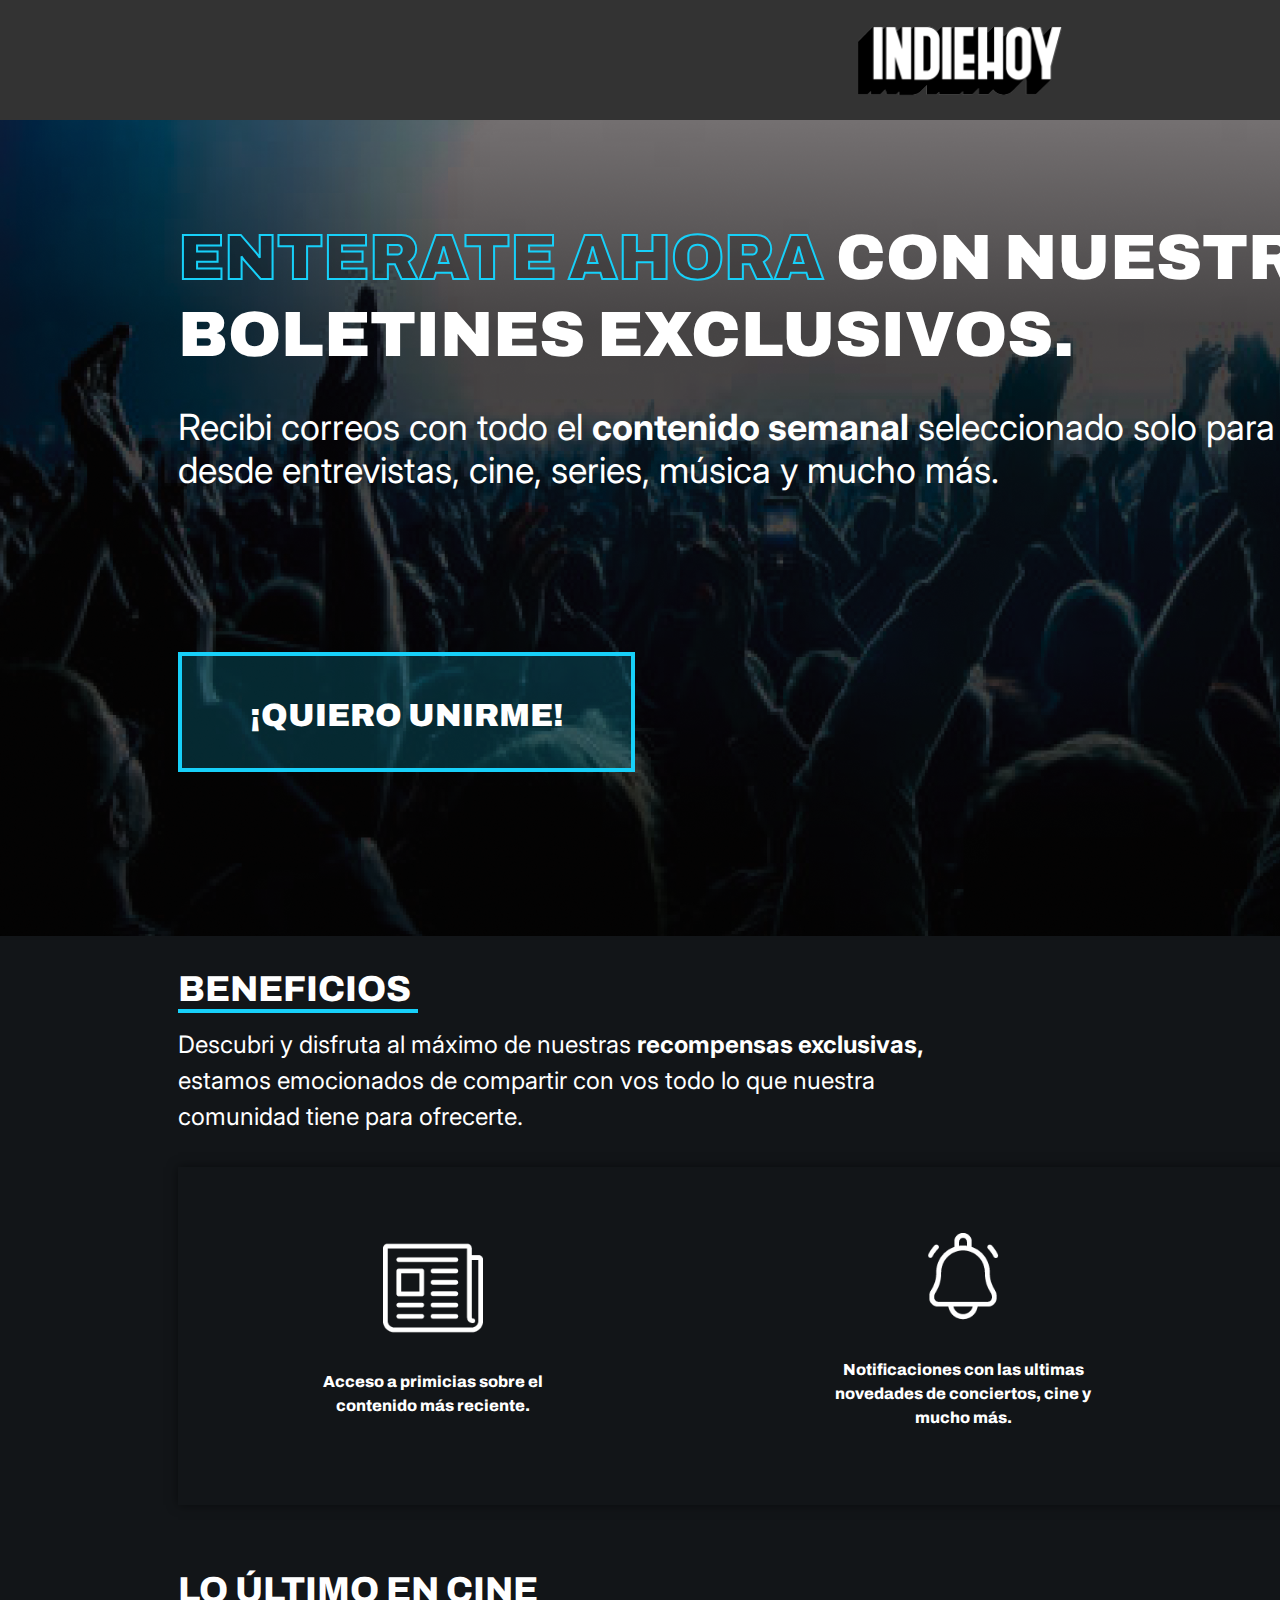
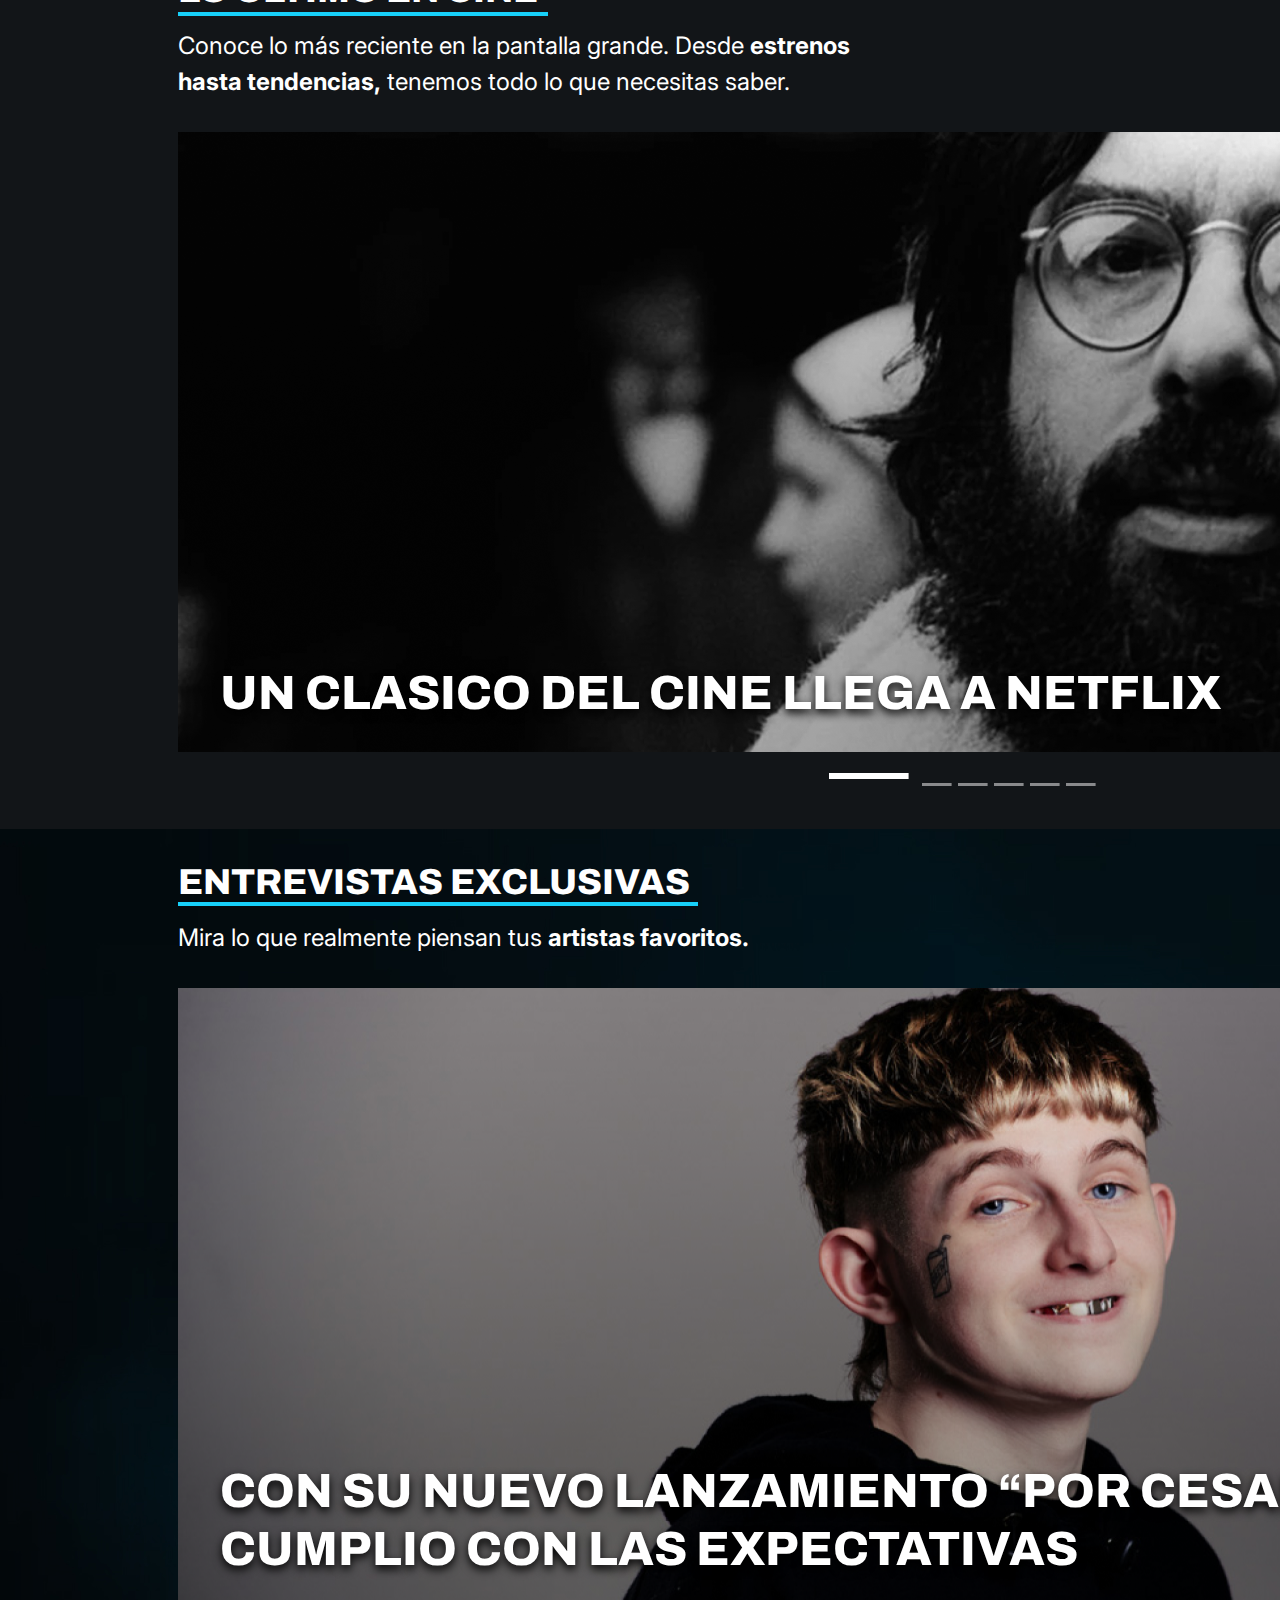
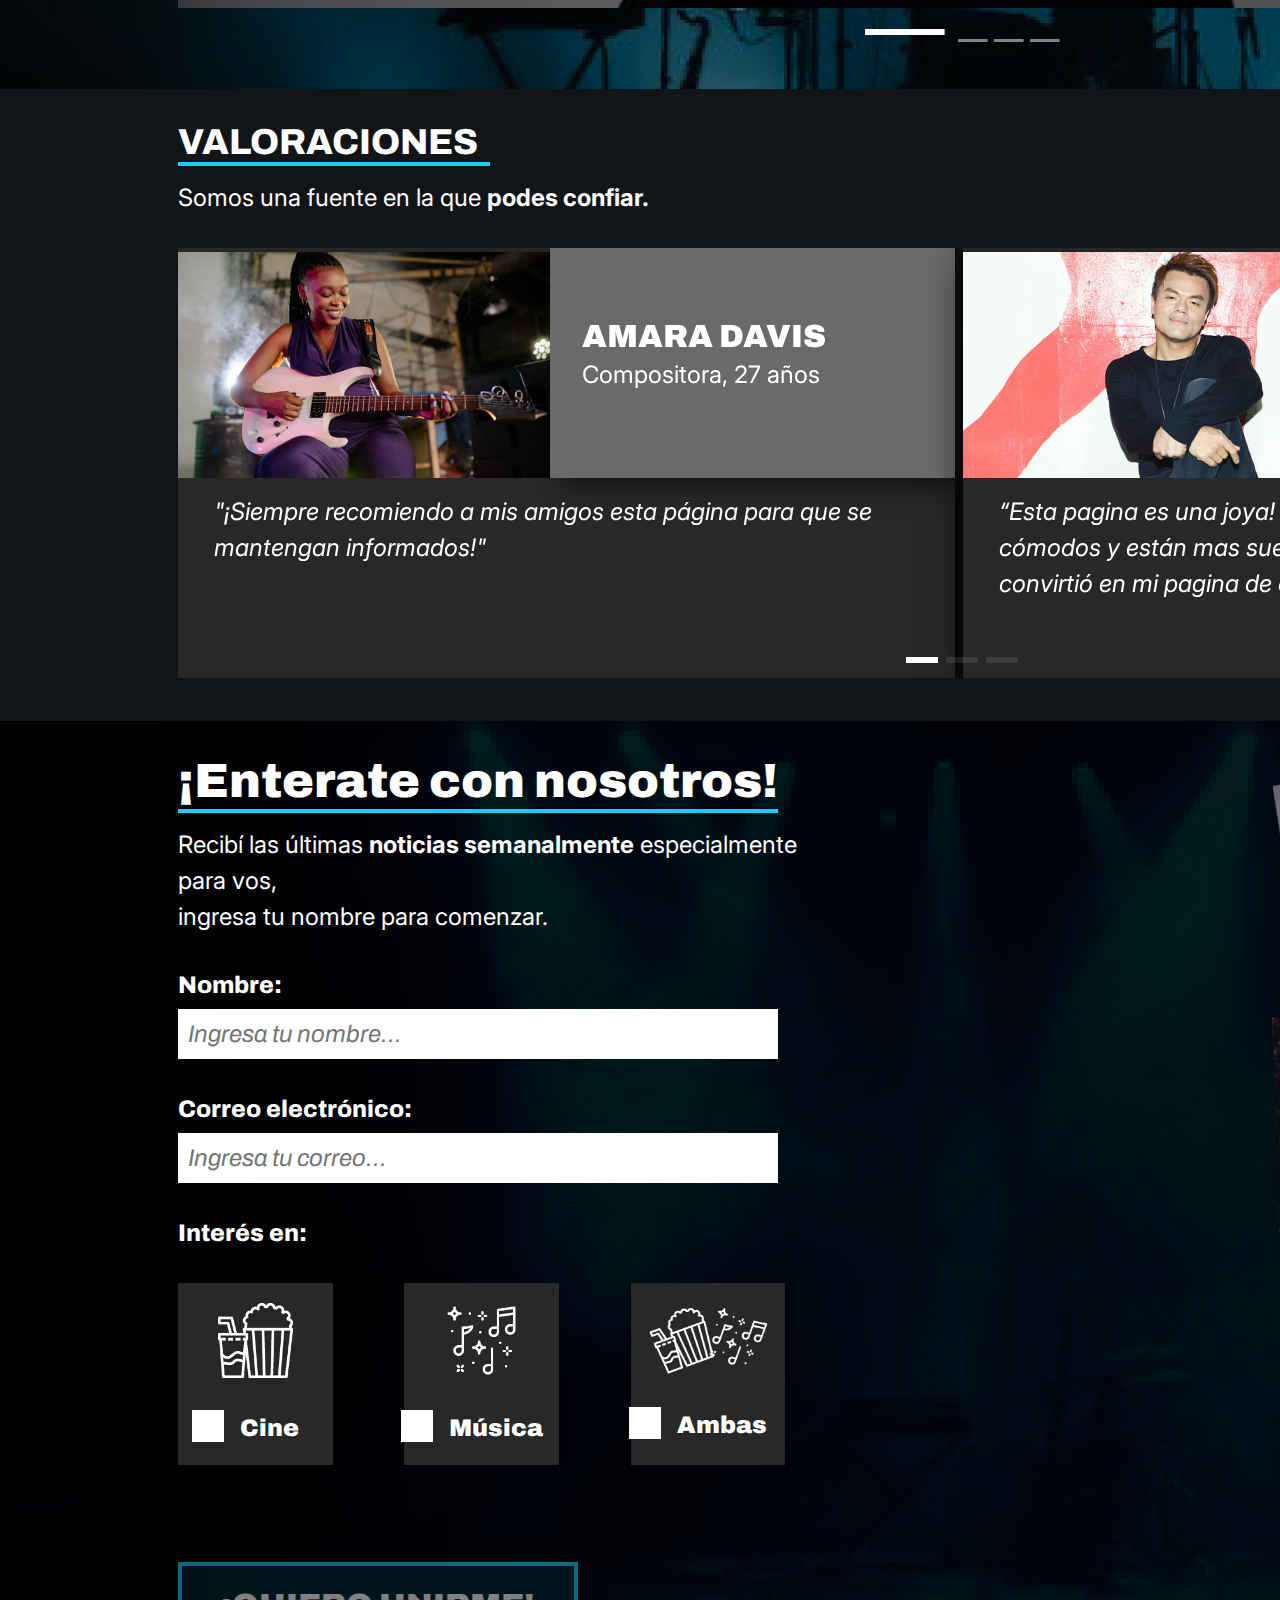
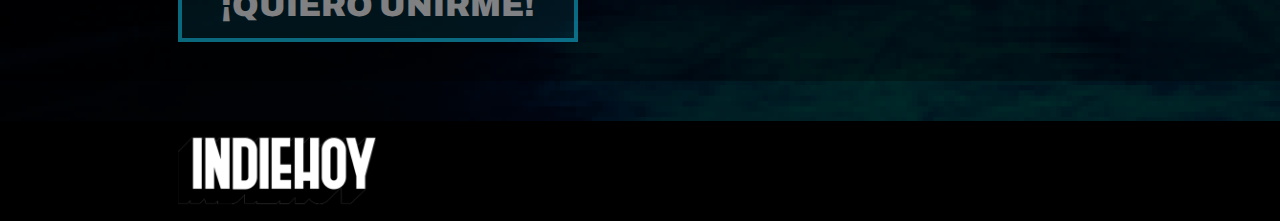
==== index.html @ 25b5409a "Add files via upload" ====
<!DOCTYPE html>
<html lang="en">

<head>
  <meta charset="UTF-8">
  <meta name="viewport" content="width=device-width, initial-scale=1.0">
  <title>Juarez, Ladaga</title>
  <link href="https://cdn.jsdelivr.net/npm/bootstrap@5.3.3/dist/css/bootstrap.min.css" rel="stylesheet"
    integrity="sha384-QWTKZyjpPEjISv5WaRU9OFeRpok6YctnYmDr5pNlyT2bRjXh0JMhjY6hW+ALEwIH" crossorigin="anonymous">
  <link rel="stylesheet" href="css/estilos.css">
  <link href="https://fonts.googleapis.com/css2?family=Archivo:ital,wght@0,100..900;1,100..900&display=swap"
    rel="stylesheet">
  <link href="https://fonts.googleapis.com/css2?family=Inter:slnt@-10..0&display=swap" rel="stylesheet">
  <link rel="stylesheet" href="https://unpkg.com/swiper/swiper-bundle.min.css">
</head>

<body>
  <header>
    <nav class="barra-navegacion"> <img src="img/logo-indiehoy.png" alt="Logo" class="logo"> </nav>
  </header>
  <div class="banner">
    <div class="banner-content">
      <h1 class="enterate"><span class="enterate-texto">ENTERATE AHORA</span> CON NUESTROS <br>BOLETINES EXCLUSIVOS.
      </h1>
      <h2 class="sin-linea enterate">Recibi correos con todo el <b>contenido semanal</b> seleccionado solo para vos
        desde entrevistas, cine, series, música y mucho más.</h2>
      <!-- Botón -->
      <div class="contenido-boton">
        <a class="boton-enterate boton-1" href="#formulario">¡QUIERO UNIRME!</a>
      </div>
    </div>
  </div>
  <div class="seccionbeneficios">
    <div class="contenido-principal">
      <h2 class="beneficiotitulo">BENEFICIOS</h2>
      <p class="beneficiosub">Descubri y disfruta al máximo de nuestras <b>recompensas exclusivas,</b> <br>
        estamos emocionados de compartir con vos todo lo que nuestra <br>
        comunidad tiene para ofrecerte.</p>
      <div class="caja">
        <div class="beneficio">
          <img src="img/noticiasicon.png" alt="Beneficio 1">
          <p>Acceso a primicias sobre el contenido más reciente.</p>
        </div>
        <div class="beneficio">
          <img src="img/notificacion.png" alt="Beneficio 2">
          <p>Notificaciones con las ultimas novedades de conciertos, cine y mucho más.</p>
        </div>
        <div class="beneficio">
          <img src="img/microfono.png" alt="Beneficio 3">
          <p>Entrevistas exclusivas con artistas seleccionados para ti.</p>
        </div>
      </div>
    </div>
  </div>
  <div class="seccioncine">
    <div class="contenido-principal">
      <h2 class="cinetitulo">LO ÚLTIMO EN CINE</h2>
      <p class="cinesub"> Conoce lo más reciente en la pantalla grande. Desde <b>estrenos <br>
          hasta tendencias,</b> tenemos todo lo que necesitas saber.</p>
      <div id="carouselExampleInterval1" class="carousel slide" data-bs-ride="carousel">
        <div class="carousel-indicators">
          <button type="button" data-bs-target="#carouselExampleInterval1" data-bs-slide-to="0" class="active"
            aria-current="true" aria-label="Slide 1"></button>
          <button type="button" data-bs-target="#carouselExampleInterval1" data-bs-slide-to="1"
            aria-label="Slide 2"></button>
          <button type="button" data-bs-target="#carouselExampleInterval1" data-bs-slide-to="2"
            aria-label="Slide 3"></button>
          <button type="button" data-bs-target="#carouselExampleInterval1" data-bs-slide-to="3"
            aria-label="Slide 4"></button>
          <button type="button" data-bs-target="#carouselExampleInterval1" data-bs-slide-to="4"
            aria-label="Slide 5"></button>
          <button type="button" data-bs-target="#carouselExampleInterval1" data-bs-slide-to="5"
            aria-label="Slide 6"></button>
        </div>
        <div class="carousel-inner">
          <div class="carousel-item active" data-bs-interval="5000">
            <img src="img/cine01.png" class="d-block w-100" alt="...">
            <div class="carousel-caption">
              <h5>UN CLASICO DEL CINE LLEGA A NETFLIX </h5>
            </div>
          </div>
          <div class="carousel-item" data-bs-interval="5000">
            <img src="img/cine02.png" class="d-block w-100" alt="...">
            <div class="carousel-caption">
              <h5>QUIÉN FUE LA PRIMERA DIRECTORA DE CINE DE FICCIÓN</h5>
            </div>
          </div>
          <div class="carousel-item" data-bs-interval="5000">
            <img src="img/cine03.png" class="d-block w-100" alt="...">
            <div class="carousel-caption">
              <h5>Parasyte llega a Netflix PARA aterrorizar</h5>
            </div>
          </div>
          <div class="carousel-item" data-bs-interval="5000">
            <img src="img/cine04.png" class="d-block w-100" alt="...">
            <div class="carousel-caption">
              <h5>Lo que sabemos sobre Joker: Sinopsis, elenco...</h5>
            </div>
          </div>
          <div class="carousel-item" data-bs-interval="5000">
            <img src="img/cine05.png" class="d-block w-100" alt="...">
            <div class="carousel-caption">
              <h5>La serie de terror con excelentes críticas en Prime Video</h5>
            </div>
          </div>
          <div class="carousel-item" data-bs-interval="5000">
            <img src="img/cine06.png" class="d-block w-100" alt="...">
            <div class="carousel-caption">
              <h5>Aaron Sorkin estaría escribiendo la secuela de La red social</h5>
            </div>
          </div>
        </div>
      </div>
    </div>
  </div>
  <div class="entrevista">
    <div class="contenido-principal">
      <h2 class="entrevistatitulo">ENTREVISTAS EXCLUSIVAS</h2>
      <p class="entrevistasub">Mira lo que realmente piensan tus <b>artistas favoritos.</b></p>
      <div id="carouselExampleInterval2" class="carousel slide" data-bs-ride="carousel">
        <div class="carousel-indicators">
          <button type="button" data-bs-target="#carouselExampleInterval2" data-bs-slide-to="0" class="active"
            aria-current="true" aria-label="Slide 1"></button>
          <button type="button" data-bs-target="#carouselExampleInterval2" data-bs-slide-to="1"
            aria-label="Slide 2"></button>
          <button type="button" data-bs-target="#carouselExampleInterval2" data-bs-slide-to="2"
            aria-label="Slide 3"></button>
          <button type="button" data-bs-target="#carouselExampleInterval2" data-bs-slide-to="3"
            aria-label="Slide 4"></button>
        </div>
        <div class="carousel-inner">
          <div class="carousel-item active" data-bs-interval="5000">
            <img src="img/dillom.png" class="d-block w-100" alt="...">
            <div class="carousel-caption">
              <h5>CON SU NUEVO LANZAMIENTO “POR CESAREA” DILLOM CUMPLIO CON LAS EXPECTATIVAS </h5>
            </div>
          </div>
          <div class="carousel-item" data-bs-interval="5000">
            <img src="img/bikini.png" class="d-block w-100" alt="...">
            <div class="carousel-caption">
              <h5>BIKINI KILL: “SIEMPRE QUISIMOS ANIMAR A OTRAS CHICAS A FORMAR BANDAS”</h5>
            </div>
          </div>
          <div class="carousel-item" data-bs-interval="5000">
            <img src="img/ana.png" class="d-block w-100" alt="...">
            <div class="carousel-caption">
              <h5>ANA CURRA: “EN EL UNDERGROUND ES DONDE SE CUECEN LAS VERDADES”</h5>
            </div>
          </div>

          <div class="carousel-item" data-bs-interval="5000">
            <img src="img/ddk.png" class="d-block w-100" alt="...">
            <div class="carousel-caption">
              <h5>LANZA SU NUEVO ALBUM “HERALDICA” Y NOS CUENTA TODO EN ESTA NOTA</h5>
            </div>
          </div>
        </div>
      </div>
    </div>
  </div>
  <!-- ///////////////////////// -->
  <div class="seccionvaloraciones">
    <div class="contenido-principal">
      <div>
        <h2 class="valoraciontitulo">VALORACIONES</h2>
        <p class="valoracionsub">Somos una fuente en la que <b>podes confiar.</b></p>
      </div>
      <div class="swiper-container swiper-container-web">
        <div class="swiper-wrapper">
          <!-- Tarjeta 1 -->
          <div class="swiper-slide">
            <div class="cardintento">
              <div class="cardintento-profile">
                <div class="cardintento-img">
                  <img src="img/negra.png" alt="Profile" />
                </div>
                <div class="name">
                  <h4>AMARA DAVIS</h4>
                  <p>Compositora, 27 años</p>
                </div>
              </div>
              <div class="cardintento-body">
                <p>"¡Siempre recomiendo a mis amigos esta página para que se mantengan informados!"</p>
              </div>
            </div>
          </div>
          <!-- Tarjeta 2 -->
          <div class="swiper-slide">
            <div class="cardintento">
              <div class="cardintento-profile">
                <div class="cardintento-img">
                  <img src="img/jyp.png" alt="Profile" />
                </div>
                <div class="name">
                  <h4>CRISTIAN VILA</h4>
                  <p>Manager, 47 años</p>
                </div>
              </div>
              <div class="cardintento-body">
                <p>“Esta pagina es una joya! se nota que los artistas se sienten cómodos y están mas sueltos en las
                  entrevistas de lo común! se convirtió en mi pagina de confianza.”</p>
              </div>
            </div>
          </div>
          <!-- Tarjeta 3 -->
          <div class="swiper-slide">
            <div class="cardintento">
              <div class="cardintento-profile">
                <div class="cardintento-img">
                  <img src="img/vieja.png" alt="Profile" />
                </div>
                <div class="name">
                  <h4>MORE BELTRAN</h4>
                  <p>Jubilada, 72 años</p>
                </div>
              </div>
              <div class="cardintento-body">
                <p>“Esta plataforma no solo ofrece entrevistas fascinantes, sino que también presenta una interfaz
                  intuitiva que hace que la navegación sea un placer. ¡Un recurso imprescindible para cualquier fanático
                  de la música independiente!”</p>
              </div>
            </div>
          </div>
          <!-- Tarjeta 4 -->
          <div class="swiper-slide">
            <div class="cardintento">
              <div class="cardintento-profile">
                <div class="cardintento-img">
                  <img src="img/dj.png" alt="Profile" />
                </div>
                <div class="name">
                  <h4>JULIAN GATICA</h4>
                  <p>Técnico en sonido, 48 años</p>
                </div>
              </div>
              <div class="cardintento-body">
                <p>“Me encantó sumergirme en las entrevistas y conocer la perspectiva de artistas en ascenso. ¡Una
                  fuente
                  invaluable de inspiración para cualquier amante de la música!”</p>
              </div>
            </div>
          </div>
        </div>
        <div class="swiper-pagination"></div>
      </div>
      <!-- swiper para celu -->
      <div class="swiper-container swiper-container-mobile">
        <div class="swiper-wrapper">
          <!-- Tarjeta 1 -->
          <div class="swiper-slide">
            <div class="cardintento">
              <div class="cardintento-profile">
                <div class="cardintento-img">
                  <img src="img/negra.png" alt="Profile" />
                </div>
                <div class="name">
                  <h4>AMARA DAVIS</h4>
                  <p>Compositora, 27 años</p>
                </div>
              </div>
              <div class="cardintento-body">
                <p>"¡Siempre recomiendo a mis amigos esta página para que se mantengan informados!"</p>
              </div>
            </div>
          </div>
          <!-- Tarjeta 2 -->
          <div class="swiper-slide">
            <div class="cardintento">
              <div class="cardintento-profile">
                <div class="cardintento-img">
                  <img src="img/jyp.png" alt="Profile" />
                </div>
                <div class="name">
                  <h4>CRISTIAN VILA</h4>
                  <p>Manager, 47 años</p>
                </div>
              </div>
              <div class="cardintento-body">
                <p>“Esta pagina es una joya! se nota que los artistas se sienten cómodos y están mas sueltos en las
                  entrevistas de lo común! se convirtió en mi pagina de confianza.”</p>
              </div>
            </div>
          </div>
          <!-- Tarjeta 3 -->
          <div class="swiper-slide">
            <div class="cardintento">
              <div class="cardintento-profile">
                <div class="cardintento-img">
                  <img src="img/vieja.png" alt="Profile" />
                </div>
                <div class="name">
                  <h4>MORE BELTRAN</h4>
                  <p>Jubilada, 72 años</p>
                </div>
              </div>
              <div class="cardintento-body">
                <p>“Esta plataforma no solo ofrece entrevistas fascinantes, sino que también presenta una interfaz
                  intuitiva que hace que la navegación sea un placer. ¡Un recurso imprescindible para cualquier fanático
                  de la música independiente!”</p>
              </div>
            </div>
          </div>
          <!-- Tarjeta 4 -->
          <div class="swiper-slide">
            <div class="cardintento">
              <div class="cardintento-profile">
                <div class="cardintento-img">
                  <img src="img/dj.png" alt="Profile" />
                </div>
                <div class="name">
                  <h4>JULIAN GATICA</h4>
                  <p>Técnico en sonido, 48 años</p>
                </div>
              </div>
              <div class="cardintento-body">
                <p>“Me encantó sumergirme en las entrevistas y conocer la perspectiva de artistas en ascenso. ¡Una
                  fuente
                  invaluable de inspiración para cualquier amante de la música!”</p>
              </div>
            </div>
          </div>
        </div>
      </div>
      <div class="swiper-pagination-mobile"></div>
    </div>
  </div>
  <!--////////////////////////////////////////////-->
  <div class="seccionformulario" id="formulario">
    <div class="fondo-formulario"></div>
    <div class="contenido-principal2">
      <h2 class="formtitulo">¡Enterate con nosotros!</h2>
      <p class="formulariosub">Recibí las últimas <b>noticias semanalmente</b> especialmente para vos, <br>ingresa tu
        nombre para comenzar.</p>
      <div class="campo-formulario">
        <p class="nombre-correo">Nombre:</p>
        <input id="nombreInput" type="text" placeholder="Ingresa tu nombre..."
          onfocus="this.value=''; this.classList.add('active');"
          onblur="if(this.value==''){this.value='Ingresa tu nombre...'; this.classList.remove('active');}">
        <p class="nombre-correo">Correo electrónico:</p>
        <input id="correoInput" type="text" placeholder="Ingresa tu correo..."
          onfocus="this.value=''; this.classList.add('active');"
          onblur="if(this.value==''){this.value='Ingresa tu correo...'; this.classList.remove('active');}">
        <p class="nombre-correo">Interés en:</p>
        <div class="caja-checkform">
          <div class="checkform-item">
            <div class="checkform-content">
              <img src="img/pochoclo.png" alt="check1">
              <div class="checkboxes">
                <input type="checkbox" id="cine" name="interes" value="cine">
                <label for="cine">Cine</label>
              </div>
            </div>
          </div>
          <div class="checkform-item">
            <div class="checkform-content">
              <img src="img/musicaicon.png" alt="check2">
              <div class="checkboxes">
                <input type="checkbox" id="musica" name="interes" value="musica">
                <label for="musica">Música</label>
              </div>
            </div>
          </div>
          <div class="checkform-item">
            <div class="checkform-content">
              <img src="img/ambos.png" alt="check3">
              <div class="checkboxes">
                <input type="checkbox" id="ambas" name="interes" value="ambas">
                <label for="ambas">Ambas</label>
              </div>
            </div>
          </div>
        </div>
      </div>
      <!-- Botón -->
      <div class="contenido-boton">
        <a href="" class="boton-enterate boton-2 deshabilitado" id="boton-enterate">¡QUIERO UNIRME!</a>
      </div>
    </div>
    <div class="polaroid-container">
      <div class="polaroid">
        <img src="img/dillom02.png" alt="Imagen 1">
      </div>
      <div class="polaroid">
        <img src="img/terror02.png" alt="Imagen 2">
      </div>
      <div class="polaroid num3">
        <img src="img/ddk02.png" alt="Imagen 3">
      </div>
    </div>
  </div>

  <!-- Ventana-->
  <div id="modal" class="modal">
    <div class="modal-content">
      <div class="contenido-boton03">
        <a href="javascript:void(0);" class="boton-enterate03 boton-03" id="closeModalBtn">X</a>
      </div>
      <h1 class="ventanatitulo" id="mensajeModal">¡MUCHAS GRACIAS <span class="enterateventana-texto" id="nombreUsuario"></span> POR
        ELEGIRNOS.</h1>
      <p class="ventanasub" id="mensaje2Modal">En breve vas a recibir todo el contenido exclusivo en <b
          id="correoUsuario">juanito@gmail.com</b>. Por favor revisa tu bandeja de entrada o spam.</p>
    </div>
  </div>

  <footer>
    <div class="seccionfooter">
      <div class="contenido-principal">
        <img src="img/logo-indiehoy.png" alt="Logo" class="logo-footer">
        <div class="imagenes-derecha-footer">
          <img src="img/logoig.png" alt="Imagen 1">
          <img src="img/twt.png" alt="Imagen 2">
          <img src="img/fb.png" alt="Imagen 3">
          <img src="img/yt02.png" alt="Imagen 4">
        </div>
      </div>
    </div>
  </footer>
  <script src="https://cdn.jsdelivr.net/npm/@popperjs/core@2.11.8/dist/umd/popper.min.js"
    integrity="sha384-I7E8VVD/ismYTF4hNIPjVp/Zjvgyol6VFvRkX/vR+Vc4jQkC+hVqc2pM8ODewa9r"
    crossorigin="anonymous"></script>
  <script src="https://cdn.jsdelivr.net/npm/bootstrap@5.3.3/dist/js/bootstrap.min.js"
    integrity="sha384-0pUGZvbkm6XF6gxjEnlmuGrJXVbNuzT9qBBavbLwCsOGabYfZo0T0to5eqruptLy"
    crossorigin="anonymous"></script>
  <script src="js/formulario.js"></script>
  <script src="js/ventana.js"></script>
  <script src="https://unpkg.com/swiper/swiper-bundle.min.js"></script>
  <script>
    var swiper = new Swiper('.swiper-container-web', {
      slidesPerView: 2, /* Mostrar dos tarjetas completas */
      spaceBetween: 8,
      slidesPerGroup: 1, /* Cambiar una tarjeta a la vez */
      loop: false,
      pagination: {
        el: '.swiper-pagination',
        clickable: true,
      },
      mousewheel: true,
      grabCursor: true,
      preventClicks: true,
      preventClicksPropagation: true,
    });

    var swiperMobile = new Swiper('.swiper-container-mobile', {
      slidesPerView: 1, /* Mostrar una tarjeta en dispositivos móviles */
      spaceBetween: 8,
      slidesPerGroup: 1, /* Cambiar una tarjeta a la vez */
      loop: false,
      pagination: {
        el: '.swiper-pagination-mobile',
        clickable: true,
      },
      mousewheel: true,
      grabCursor: true,
      preventClicks: true,
      preventClicksPropagation: true,
    });
  </script>
</body>

</html>
---- css/estilos.css ----
.contenido-principal,
.contenido-principal2 {
  padding-left: 178px;
  grid-template: auto;
}
body {
  background-color: #121518;
  margin: 0;
}
@media screen and (max-width: 600px) {
  .contenido-principal {    padding-left: 16px; }
  .contenido-principal2 {   padding-left: 16px;   padding-top: 40px;}
  body {   margin: 0; }}
/*////////////////// H2 diseños /////////////*/
h2.beneficiotitulo, h2.cinetitulo, h2.entrevistatitulo
,h2.valoraciontitulo {
  position: relative;
  font-family: 'Archivo', ExtraBold;
  font-weight: 800;
  font-size: 36px !important;
  color: #ffffff;
  text-align: left;
  display: inline-block;
  margin: 0;
  margin-bottom: 16px;
  padding-top: 32px;
}
h2.beneficiotitulo::after {
  content: '';
  position: absolute;
  bottom: -2px;
  left: 0;
  width: 240px;
  height: 4px;
  background-color: #17D0F9;
}
h2.cinetitulo::after {
  content: '';
  position: absolute;
  bottom: -4px;
  left: 0;
  width: 370px;
  height: 4px;
  background-color: #17D0F9;
}
h2.entrevistatitulo::after {
  content: '';
  position: absolute;
  bottom: -2px;
  left: 0;
  width: 520px;
  height: 4px;
  background-color: #17D0F9;
}
h2.valoraciontitulo::after {
  content: '';
  position: absolute;
  bottom: -2px;
  left: 0;
  width: 312px;
  height: 4px;
  background-color: #17D0F9;
}/*  FINAL H2 */
/* H2 CELULAR */ @media screen and (max-width: 600px) {
  h2.beneficiotitulo, h2.cinetitulo,
  h2.valoraciontitulo 
  {font-size: 24px !important;}
  h2.beneficiotitulo::after, h2.cinetitulo::after, 
  h2.entrevistatitulo::after, h2.valoraciontitulo::after {
    width: 100%;   margin-top: 8px;  height: 2px; }
  h2.entrevistatitulo {   font-size: 24px !important;    margin-top: 32px;  }}/* H2 CELULAR FINAL */
/* HEADER Y FOOTER */
header { margin: 0;}
.barra-navegacion {  background-color: #333;  height: 120px;  width: 1920px;  box-sizing: border-box;  display: flex;  align-items: center;  justify-content: center;}
.barra-navegacion .logo {  max-width: 225px;  max-height: 80px;  display: block;  margin: 0;}
footer {  text-align: center;  padding: 10px 0px; width: 1920px; height: 100px;  background-color: black;}
.logo-footer {  float: left;  max-width: 198px;  max-height: 80px; margin: 0;}
.imagenes-derecha-footer { padding-right: 178px;  float: right;}
.imagenes-derecha-footer img {  width: 80px;  transition: transform 0.3s ease;}
.imagenes-derecha-footer img:hover { transform: scale(1.2);  /* Agrandar con el mouse */}
/*FINAL HEADER FOOTER*/

/* CELULAR HEADER FOOTER*/
@media screen and (max-width: 600px) {
  .barra-navegacion {   height: 80px;   width: 600px; }
  .barra-navegacion .logo {  max-width: 160px;  max-height: 80px;}
  footer {   width: 600px;  background-color: black;  height: 60px; }
  .logo-footer {   max-width: 75px;   max-height: 29px;  }
  .imagenes-derecha-footer {    padding-right: 20px;    float: right;  }
  .imagenes-derecha-footer img {    width: 32px;  }
  .imagenes-derecha-footer img:hover {    transform: none;  }}
/*FINAL CELULAR HEADER FOOTER*/
/* BANNER */
.banner { background-image: url('../img/banner.png'); height: 816px; width: 1920px;
  background-size: cover; display: flex; flex-direction: column;
  justify-content: center;align-items: flex-start; margin: 0;
  padding-left: 178px; position: relative; overflow: hidden; }
.banner-content {  position: absolute;  left: 178px;  top: 100px;}
.contenido {  text-align: left;  color: #ffffff;  max-width: 100%;}

h1.enterate {
  font-family: 'Archivo';  font-weight: 900;  text-align: left;   font-size: 64px;
  color: #ffffff;  margin: 0;  margin-bottom: 32px;}
h1.enterate .enterate-texto {  color: rgba(0, 0, 0, 0.2);  
  -webkit-text-stroke: 2px #17D0F9;  -moz-text-stroke: 2px #17D0F9;}
h2.enterate {  font-family: 'Inter', Regular;  font-weight: 400;
  color: #ffffff;  text-align: left; font-size: 36px;  margin: 0 0 80px;
  width: 72%;}  .sin-linea::after {   display: none;}

.boton-enterate { /* general boton */
  display: inline-block;  border: 4px solid #17D0F9;  background-color: #17D0F91A;
  color: #ffffff;  text-decoration: none;  font-family: 'Archivo';
  font-weight: 900;  text-align: center;  position: relative;
  transition: background-color 0.3s ease, color 0.3s ease;}
.boton-enterate::before {
  content: '';  position: absolute; top: 0;  left: 0;
  width: 100%;  height: 100%; background-color: #17D0F9; 
  opacity: 0.1;  z-index: -1;  transition: opacity 0.3s;}

.boton-1 {  width: 80%;  max-width: 457px;  height: 120px;
  font-size: 32px;  padding: 0;  line-height: 120px;  top: 80px;}
.boton-1:hover {  background-color: #17cff980;  color: #ffffff;}
.contenido-boton {  display: flex;  flex-direction: column;  align-items: flex-start;}
/* final banner */
/* BANNER CELULAR */
@media screen and (max-width: 600px) {
  .banner {    height: 720px;    background-size: cover;    align-items: center;
   width: 600px;    text-align: center;    position: relative;    overflow: hidden;  }
  .banner-content {    left: 0;    top: 50%;
    transform: translateY(-50%);    text-align: center;    width: 100%;
    position: absolute;    margin: 0; }
  .contenido {    margin: 0 auto;    max-width: 100%;    text-align: center;  }

  .boton-enterate {   display: flex;    justify-content: center;    align-items: center;
   margin-top: 20px;    margin-bottom: 20px;    width: 248px;    height: 60px;
    font-size: 20px;    position: relative;    left: auto;  border: 2px solid #17D0F9;}
    
  .boton-1 {    width: 248px;    max-width: none;    height: 60px;
    line-height: normal;    margin: 10px auto;    font-size: 20px;
    position: relative;    left: auto;  }

  h1.enterate .enterate-texto {   color: rgba(0, 0, 0, 0.2);
   -webkit-text-stroke: 1px #17D0F9;   -moz-text-stroke: 1px #17D0F9; }
  h1.enterate { font-size: 32px;    margin-bottom: 40px;    text-align: center;    
    width: 320px;    margin: 0 auto;}
  h2.enterate {  font-size: 16px;  margin: 20px auto 40px;  width: 100%;
    text-align: center;  max-width: 400px; }}   /* BANNER CELULAR FINAL */
/* BENEFICIOS */
.caja {  background-color: #121518;
  width: 1570px;  height: 338px;
  box-shadow: 0 0 10px rgba(0, 0, 0, 0.5);
  margin-top: 20px;  margin: 0;  display: grid;
  grid-template-columns: repeat(3, 1fr); grid-template-rows: auto;  grid-gap: 20px;
  align-items: center;  margin-bottom: 32px;}
.beneficio { text-align: center;}
.beneficios-container {
  grid-area: beneficio-area;  display: grid; 
  grid-template-columns: repeat(3, 1fr);  gap: 20px;}
.beneficio img {  width: 100px;  height: auto;  margin-bottom: 16px;}
.beneficio p {  color: #ffffff;  font-family: 'Archivo';
  font-weight: 800;  text-align: center;  
  font-size: 16px !important;   margin-top: 16px; margin-left: auto;
  margin-right: auto;
  width: 300px;
  display: block; }/* beneficios final */
/* BENEFICIOS celular*/
@media screen and (max-width: 600px) {
  .caja {    width: 568px;    height: auto;
    grid-template-columns: 1fr;    grid-template-rows: auto;   margin-bottom: 32px; }
  .beneficios-container {   grid-template-columns: 1fr;  }
  .beneficio {    text-align: center;    display: flex;    flex-direction: column;    align-items: center;  }
  .beneficio img {    width: 48px;    height: auto;    margin-bottom: 16px;  }
  .beneficio p {   font-family: 'Archivo', ExtraBold;    font-weight: 600;
    font-size: 14px !important;    margin-top: 8px;
    width: 40%;    text-align: center;  }}/* beneficios final celular */
.entrevista {/* fondo entrevista */
  position: relative;  width: 1920px;  height: 860px;
  background-image: url('../img/instfondo.jpg');  background-size: cover;
  background-position: center;  color: #fff;} @media screen and (max-width: 600px) {  .entrevista {    width: 600px;    height: 380px;  }}/* final fondo entrevista */

  /* CARRUSELES AUTO */ .carousel-item {  position: relative;}
.carousel-item img {  max-width: 1570px;  max-height: 620px;
  /*object-fit: contain; /* para qu la imagen cubra el contenedor */
  object-position: center;}
.carousel-caption h5 {  font-size: 48px;
  color: #ffffff;  padding: 10px;  text-shadow: 0px 4px 10px rgba(0, 0, 0, 1);
  font-family: 'Archivo', ExtraBlack;  font-weight: 800;  text-align: left;
  position: absolute;  bottom: 20px;  left: 32px;
  transform: translateX(0);  margin: 0;}
.carousel-caption {  position: absolute;  bottom: 0;  left: 0;  right: 0;
  padding: 20px;  max-width: 100%;  margin: auto;}
/* contenedor del carrusel */.carousel-inner {  margin: 0;  margin-bottom: 32px;
  width: 1570px;  height: 620px;  position: relative;}
.carousel-indicators {  position: absolute;  bottom: -60px; display: flex;
justify-content: center; left: 30%; transform: translateX(-50%);}
.carousel-indicators .active {  width: 80px;  height: 6px; background-color: #FFFFFF;  
  border: none;  margin-right: 10px;}
.carousel-indicators li {  width: 80px;  height: 6px;
  background-color: rgba(255, 255, 255, 0.5);  border: none;  margin-right: 10px;}
.carousel-item .d-flex {  height: 100%;  gap: 16px;}/* FINAL CARRUSELES */
/* CARRUSELES AUTO CELULAR */
@media screen and (max-width: 600px) {
  .carousel-item {    position: relative;  }
  .carousel-item img {   max-width: auto;    max-height: auto;  }
  .carousel-caption h5 {    font-size: 20px;    padding: 10px;    bottom: 64px;  }
  .carousel-caption {    max-width: auto;    margin: auto;  }
  .carousel-inner {    margin-right: 16px;    width: auto;    height: 164px;  }
  .carousel-indicators {    position: absolute;    bottom: -60px;    display: flex;    
    justify-content: center;    left: 30%; transform: translateX(-50%);  }
  .carousel-indicators .active {    width: 40px;    height: 4px;  }
  .carousel-indicators li {   width: 40px;    height: 4px; }
  .carousel-item .d-flex {    height: 100%;    gap: 16px; }
}  /* FINAL CARRUSELES CELULAR*/
/* CARRUSEL DRAG */
.swiper-container { position: relative; width: 1567px; height: 430px; overflow: hidden;}
.swiper-container-web {  display: block;  /* para que web se vea */}
.swiper-container-mobile {  display: none;  /* lo oculta */}
@media screen and (max-width: 600px) {
  .swiper-container-web {   display: none; /* Oculta el web */}
  .swiper-container-mobile {    display: block;  /* Lo muestra */ } }

.swiper-slide {  width: auto !important;  margin-right: 8px;  display: flex;  justify-content: center;  align-items: center;}
.swiper-wrapper {  display: flex;  align-items: flex-start;}
.swiper-pagination { position: absolute;left: 50%;  transform: translateX(-50%);  z-index: 10;}
.swiper-pagination .swiper-pagination-bullet {  width: 32px;  height: 6px;
  background-color: rgba(255, 255, 255, 0.5);  border-radius: 0;
  margin: 0;  cursor: pointer;  transition: background-color 0.3s ease;}
.swiper-pagination .swiper-pagination-bullet-active {  background-color: #FFFFFF;  opacity: 1;}
/* FINAL CARRUSEL DRAG*/
/* CELULAR CARRUSEL DRAG */
@media screen and (max-width: 600px) {
  .swiper-container {    position: relative;    width: 600px;    height: 380px;    overflow: hidden;  }
  .swiper-slide {    width: 100% !important;    margin: 0 8px;    display: none;  left: 25%;  }
  .swiper-slide-active {   display: flex;  }
  .swiper-wrapper {    display: flex;    align-items: flex-start;
    justify-content: flex-start;    width: 500px;  }
  .swiper-pagination-mobile .swiper-pagination-bullet {    width: 32px;    height: 6px;
    background-color: rgba(255, 255, 255, 0.5);    border-radius: 0;    margin: 0;
    cursor: pointer;    transition: background-color 0.3s ease;  }
  .swiper-pagination-mobile .swiper-pagination-bullet-active {    background-color: #FFFFFF;  opacity: 1; }
  .swiper-pagination-mobile {   margin-left: 25%;  }}
/* FINAL CARRUSEL DRAG CELULAR */
/* CARDS */
.cardintento {  background: #282828;  width: 777px;  height: 430px;
  color: #fff;  position: relative;  margin: 0;  box-shadow: 8px 8px 40px #000000;
  display: flex;  align-items: center;  justify-content: center;  flex-direction: column;}
.cardintento-profile { display: flex;  align-items: center;  width: 100%;
  position: relative;  margin: 0;  box-sizing: border-box;}
.cardintento-img {  width: 372px;  height: 230px;
  overflow: hidden;  position: relative;  margin: 0;  box-sizing: border-box;}
.cardintento-img img {  object-fit: cover;}
.name {  width: 406px;  height: 230px;  display: flex;  flex-direction: column;
  align-items: flex-start;  justify-content: center;  padding: 32px;  /* 2em * 16px */
  background: #6A6A6A;  color: #ffffff;  box-shadow: 15px 5px 25px #101010;  z-index: 1;  margin: 0;}
.name,.cardintento-img {  width: 100%;}
.cardintento-profile h4 {  font-family: 'Archivo';  font-weight: 900;  margin: 0;  font-size: 32px !important;}
.cardintento-profile p {  font-family: 'inter';  font-weight: 400;  font-size: 24px !important;}
.cardintento-body {  width: 777px;  height: 200px;
  padding: 16px 36px;  /* 1em * 16px 1.5em * 16px */
  display: flex;  flex-direction: column;  justify-content: flex-start;}
.cardintento-body p {  font-family: 'inter';  font-style: italic;  font-size: 24px !important;  position: relative;}
/* FINAL CARDS */
  /* CARDS CELU*/
@media screen and (max-width: 600px) {
  .cardintento {    width: 156px;    height: auto;  }
  .cardintento-profile {    flex-direction: column;  }
  .cardintento-img {    order: -1; /* para que aparezca primero */    
    width: 100%;    height: 90px;    overflow: hidden;    position: relative;
    margin-bottom: 8px;    box-sizing: border-box;  }
  .cardintento-img img {    width: 100%;    height: 100%;    object-fit: cover;  }
  .name {    width: 100%;    height: auto;    padding: 16px;  }
  .cardintento-profile h4 {   font-family: 'Archivo';    font-weight: 900;    margin: 0;    font-size: 12px !important;  }
  .cardintento-profile p {    font-family: 'inter';    font-weight: 400;    font-size: 12px !important;  }
  .cardintento-body {    width: 100%;    height: 180px;    padding: 10px 8px;
    display: flex;    flex-direction: column;    justify-content: flex-start;    box-sizing: border-box;  }
  .cardintento-body p {    font-family: 'inter';    font-style: italic;    font-size: 10px !important;
    position: relative;    white-space: normal;}}
/* FINAL CARDS CELULAR */

/* FORMULARIO */
.caja-checkform {  display: grid;
  grid-template-columns: repeat(auto-fit, minmax(200px, 1fr));  gap: 20px;
  margin-bottom: 72px;  margin-top: 32px;}
.checkform-content {  display: flex;  flex-direction: column;  align-items: center;
  background-color: #282828;  padding: 20px;  box-shadow: 0 0 5px rgba(0, 0, 0, 0.5);
  height: 88%;  width: 75%;  margin: 0;}
.checkboxes {  margin-left: 0;  margin-bottom: 16px;  margin-top: 16px;
  font-family: 'Archivo', sans-serif;  font-weight: 900;  color: #ffffff;
  display: flex;  flex-wrap: wrap;}
.checkboxes input[type="checkbox"] {  display: none;/* oculta*/}
.checkboxes input[type="checkbox"]+label {  position: relative;  padding-left: 48px;
  cursor: pointer;  margin-right: 20px;  margin-bottom: 8px;}
.checkboxes input[type="checkbox"]+label::before {  content: "";  position: absolute;
  left: 0;  top: 0;  width: 32px;  height: 32px;  background-color: #ffffff;}
.checkboxes input[type="checkbox"]:checked+label::after {
  content: "\2713";  position: absolute;  left: 5px;  top: -1px;
  font-size: 24px;  color: #17D0F9;  /*tilde*/}
.checkboxes label {  font-size: 24px;  color: #ffffff;}
/* CHECKFORM */
.checkform-item {  text-align: left;  display: flex;  
  flex-direction: column;  align-items: flex-start;}
.checkform-item img {  width: 75px;  height: auto;  margin-bottom: 16px;}
.checkform-item:nth-child(3) img {  width: 125px;  max-height: 100px;  margin-bottom: 16px;}
/* CHECKFORM celular */
@media screen and (max-width: 600px) {
  .checkform-content {
    align-items: center;
    background-color: #282828;
    padding: 10px;
    box-shadow: 0 0 5px rgba(0, 0, 0, 0.5);
    height: auto;
    width: 100px;
    margin: 0;
  }
  .caja-checkform {
    grid-template-columns: repeat(auto-fit, minmax(80px, 1fr));
    gap: 5px;
    margin-bottom: 0;
    margin-top: 0;
    justify-content: center;
  }
  .checkform-item {
    text-align: left;
    display: flex;
    flex-direction: column;
    align-items: flex-start;
  }
  .checkform-item img {
    width: 32px;
    height: 32px;
    margin: 0;
  }
  .checkboxes {
    flex-direction: column;
    align-items: flex-start;
  }
  .checkboxes label {
    margin-right: 10px;
    margin-left: 10px;
    margin-bottom: 8px;
    font-size: 14px;
  }
  .checkboxes input[type="checkbox"]+label {
    padding-left: 30px;
    margin-bottom: 0;
  }
  .checkboxes input[type="checkbox"]+label::before {
    width: 12px;
    height: 12px;
  }
  .checkboxes input[type="checkbox"]:checked+label::after {
    font-size: 8px;
    left: 5px;
    top: 0;
  }
  .checkform-item:nth-child(3) img {
    max-width: 40px;
    max-height: 40px;
    margin-bottom: 0;
  }}
p.nombre-correo {
  font-family: 'Archivo', ExtraBold;
  font-weight: 800;
  font-size: 24px !important;
  margin: 0;
  margin-bottom: 6px;
  margin-top: 32px;
  color: #FFFFFF;
}
.boton-enterate .deshabilitado {
  font-family: 'Archivo';
  font-weight: 900;
  font-size: 32px !important;
  pointer-events: none;
  opacity: 0.5;
  cursor: not-allowed;
  margin-top: 64px;
  width: 627px;
  height: 100px;
}.deshabilitado {
  opacity: 0.5;
  cursor: not-allowed;
}
#nombreInput,
#correoInput {
  font-family: 'Archivo', regular;
  font-weight: 400;
  color: #888888;
  background-color: #ffffff;
  border: none;
  padding: 10px;
  margin: 0;
  font-size: 24px;
  font-style: italic;
  border-radius: 0;
  width: 600px;
  height: 50px;
  box-sizing: border-box;
}#nombreInput.active,
#correoInput.active {
  font-family: 'Archivo', Extrabold;
  font-weight: 800;
  opacity: 1;
  height: auto;
  color: #000000;
  width: 600px;
  height: 50px;
}
.formulario-container {
  margin-bottom: 20px;
  margin-top: 60px;
}
h2.formtitulo {
  position: relative;
  font-family: 'Archivo';
  font-weight: 900;
  font-size: 48px !important;
  color: #ffffff;
  text-align: left;
  display: inline-block;
  margin: 0;
  margin-bottom: 16px;
  margin-top: 32px;
}
h2.formtitulo::after {
  content: '';
  position: absolute;
  bottom: -2px;
  left: 0;
  width: 600px;
  height: 4px;
  background-color: #17D0F9;
}
/* Botón 2 */
.boton-2 {
  width: 400px;
  height: 80px;
  font-size: 32px;
  padding: 0;
  line-height: 80px;
  margin: 0;
}
.boton-2:hover {
  background-color: #17cff980;
  color: #ffffff;
}
.boton-2::before {
  content: '';
  position: absolute;
  top: 0;
  left: 0;
  width: 100%;
  height: 100%;
  background-color: #17D0F9;
  opacity: 0.1;
  z-index: -1;
  transition: opacity 0.3s;
}
.boton-2:hover::before {
  opacity: 0.1;
}
.deshabilitado {
  pointer-events: none;
  cursor: not-allowed;
}
/* FINAL FORMULARIO */
/* FORMULARIO CELULAR */
@media screen and (max-width: 600px) {
  .checkboxes {    flex-direction: column;    align-items: flex-start;  }
  .checkboxes label {    margin-right: 0;    margin-bottom: 8px;  }
  .checkboxes input[type="checkbox"]+label::before {
    width: 24px;
    height: 24px;
    font-size: 16px;
    color: #ffffff;
  }
  .checkboxes input[type="checkbox"]:checked+label::after {   font-size: 16px;}
  p.nombre-correo {    font-size: 16px !important;  }
  .boton-enterate .deshabilitado {
    font-size: 16px !important;
    margin-top: 32px;
    width: 240px;
    height: 48px;
  }
  #nombreInput, #correoInput {    width: 300px;    font-size: 14px;
    height: 35px;
    margin-right: 0;
  }
  #nombreInput.active,
  #correoInput.active {
    width: 300px;
    font-size: 14px;
    height: 35px;
  }
  .formulario-container {   width: auto;}
  h2.formtitulo {   font-size: 24px !important;}
  h2.formtitulo::after {
    width: 200px;
    height: 2px;
  width: 300px; }
  /* Botón 2 */
  .boton-2 {
    width: 80%;
    height: 60px;
    font-size: 22px;
    padding: 0;
    line-height: 100%;
    top: 60px;
    margin: 0;
  }
}
/* FORMULARIO CELULAR FINAL*/
/* P ESTILOS */
p.formulariosub,p.beneficiosub, p.cinesub, p.entrevistasub
,p.valoracionsub  {  font-family: 'inter', regular;
  text-align: left;  color: #ffffff;  font-size: 24px !important;
  margin: 0;  margin-bottom: 32px;}/* P FINAL*/
/* P ESTILOS CELULAR*/
@media screen and (max-width: 600px) {
  p.formulariosub {   width: 300px;
    font-size: 16px !important; }
  p.beneficiosub,  p.cinesub, p.entrevistasub ,p.valoracionsub{
    font-size: 16px !important; }}
/* P FINAL CELULAR*/
/* ventana MEJORAR*/
.modal {
  display: none;
  position: fixed;
  z-index: 1;
  padding-left: 20%;
  padding-right: 20%;
  top: 0;
  width: 100%;
  height: 100%;
  overflow: auto;
  background-color: rgba(0, 0, 0, 0.9);
  justify-content: center;
  align-items: center;
}
.modal-content {
  background-color: #121518;
  margin: auto;
  padding: 20px;
  border: 1px solid #888;
  width: 800px;
  max-height: 800px;
  text-align: center;
  color: white;
  position: relative;
  overflow: auto;
  word-wrap: break-word;
  word-break: break-word;
}
/* Botón 3 */
.boton-enterate03 {
  display: inline-block;
  border: 4px solid #17D0F9;
  background-color: #17D0F91A;
  color: #ffffff;
  text-decoration: none;
  font-family: 'Archivo';
  font-weight: 900;
  text-align: center;
  position: relative;
  transition: background-color 0.3s ease, color 0.3s ease;
  margin-top: 20px;
}
.boton-enterate03::before {
  content: '';
  position: absolute;
  top: 0;
  left: 0;
  width: 100%;
  height: 100%;
  background-color: #17D0F9;
  opacity: 0.1;
  z-index: -1;
  transition: opacity 0.3s;
}
.boton-enterate03:hover::before {
  opacity: 0.5;
}
.boton-03 {
  width: 100px;
  height: 80px;
  font-size: 32px;
  padding: 0;
  line-height: 80px;
}
.boton-03:hover {
  background-color: #17cff980;
  color: #ffffff;
}
.contenido-boton03 {
  position: absolute;
  top: 10px;
  right: 10px;
}

h1.ventanatitulo {
  font-family: 'Archivo';  font-weight: 900;  text-align: left;   font-size: 64px;
  color: #ffffff;  margin: 0;  margin-bottom: 12px;}
h1.ventanatitulo .enterateventana-texto {  color: rgba(0, 0, 0, 0.2);  
  -webkit-text-stroke: 2px #17D0F9;  -moz-text-stroke: 2px #17D0F9;}

.ventanasub {
  font-family: 'inter', regular;
  text-align: left;
  color: #ffffff;
  font-size: 32px !important;
  margin: 0;
  margin-bottom: 32px;
}
/* final ventana */
/* ventana celular MEJORAR*/
@media screen and (max-width: 600px) {
  .modal {
    width: 600px;
    padding-left: 16px;
    padding-right: 16px;
  }
  .modal-content {
    height: auto;
    padding: 10px;
    margin: 0;
    top: 150px;
  }
  h1.ventanatitulo {
    font-family: 'Archivo';  font-weight: 900;  text-align: left;   font-size: 32px;
    color: #ffffff;  margin: 0;  margin-bottom: 12px;}
  h1.ventanatitulo .enterateventana-texto {  color: rgba(0, 0, 0, 0.2);  
    -webkit-text-stroke: 1px #17D0F9;  -moz-text-stroke: 1px #17D0F9;}
  .boton-03 {
    width: 40px;
    height: 40px;
    font-size: 16px;
    line-height: 32px;
  }
  .boton-enterate03 {   margin-top: 10px; }
  .ventanasub {   font-size: 16px !important; }}
/* final ventana celular*/
.seccionvaloraciones, .seccioncine{  height: 600px;  width: 1920px;  margin-bottom: 32px;} 
  .seccioncine{    height: 860px;  width: 1920px;  margin-bottom: 32px;} 
.seccionformulario {
  display: flex;
  position: relative;
  width: 1920px;
  height: 1000px;
  background-image: url('../img/fondoform.png');
  background-size: cover;
  background-position: center;
  padding: 0px;
  margin: 0;
  z-index: 1;
}
.caja-checkform,
.formulario-container, 
.contenido-boton, 
.boton-enterate .boton-2 .deshabilitado, 
.contenido-principal2
 {  position: relative;  z-index: 3; /* para asegurar que estén por encima del fondo del form */}
@media screen and (max-width: 600px) {
  .seccionvaloraciones {   height: 680px;   width: 600px; }
  .seccioncine {height: 360px;   width: 600px;  }
  .seccionformulario {    position: relative;    height: 720px;    max-width: 600px;
    display: flex;    flex-direction: column;    margin-top: 100px; }}

.polaroid-container {
  display: flex;
  flex-direction: column;
  align-items: flex-end;
  margin-left: auto;
  margin-right: 20%;
  margin-top: 32px;
  width: 40%;
  position: relative;
  z-index: 3; /* para que este delante del fondo del formulario */
}
.polaroid {
  box-shadow: 0 4px 8px rgba(0, 0, 0, 0.1);
  overflow: hidden;  height: auto;
  transform: rotate(-2deg); /* Rotar */}

.polaroid img {
  width: 100%;
  max-width: 260px;
  height: auto;
}
.caption {  font-size: 16px;  margin: 0;}

@media screen and (max-width: 600px) {
  .polaroid-container {
    position: absolute;
    top: -26%;
    display: flex;
    flex-direction: column;
    align-items: center;
    flex-direction: row;
    justify-content: space-around;
    width: 100%;
    margin-bottom: 16px;
    z-index: 1;
    left: -40px;
  }
  .polaroid {
    position: relative;
    box-shadow: 0 4px 8px rgba(0, 0, 0, 0.1);
    overflow: hidden;
    transform: rotate(-2deg);
    height: 260px;    width: 100%;
    margin: 0;   margin-right: -50px;
    box-sizing: border-box; }
  .polaroid.num3 img {    max-width: 100%;
    clip-path: polygon(0 0, 97% 0, 95% 100%, 0 100%); /* Recorta el lado derecho */}
  .polaroid img {   max-width: 100%;   height: auto;  }
  
  .caption {   font-size: 12px; }
  .campo-formulario,
  .formtitulo,
  .formulariosub {
    position: relative;    z-index: 2; }
  .campo-formulario {    margin-top: 30px;  }
  .boton-enterate {   margin-top: 20px; }
  p.nombre-correo,
  .formulariosub {    margin-top: 20px;  }
  h2.formtitulo {   margin-top: 20px; }
}
.fondo-formulario {
  position: absolute;
  top: 0;
  left: 0;
  width: 100%;
  height: 96%;
  background-color: rgba(0, 0, 0, 0.3);
  z-index: 2;
}
@media screen and (max-width: 600px) {
  .fondo-formulario {
    position: absolute;
    top: 50px;
    left: 0;
    width: 100%;
    height: 88%;
    background-color: rgba(0, 0, 0, 0.3);
    z-index: 2;
  }
}

@media screen and (max-width: 360px) {
   h2.enterate {  font-size: 16px;  max-width: 320px; }

  h2.beneficiotitulo, h2.cinetitulo,
  h2.valoraciontitulo, h2.entrevistatitulo
  {   font-size: 16px !important; font-family: 'archivo', ExtraBold; font-weight: 800; 
    margin: 0; margin-bottom: 10px; padding-top: 16px;}
  h2.beneficiotitulo::after, h2.cinetitulo::after, 
  h2.entrevistatitulo::after, h2.valoraciontitulo::after, h2.formtitulo::after {
    bottom: -2px;
    height: 1px;
  }
  
 
  .barra-navegacion, footer , .banner{    width: 360px;}
  .seccionbeneficios ,  .entrevista, .seccionformulario,
  .seccioncine, .seccionvaloraciones{    width: 360px; margin-bottom: 12px}
  .seccionvaloraciones {margin-bottom: 12px; height: 540px;}
  .caja {    width: 98%;   } .beneficio img {  margin-top: 16px;  }
  .seccioncine { height: 320px; margin-bottom: 12px;}
  .entrevista  {  margin-bottom: 12px ; height: 280px; }
  .seccionformulario { height: 540px; margin-bottom: 0;}

  p.formulariosub {   width: 300px; font-size: 12px !important;}
  p.beneficiosub,  p.cinesub, p.entrevistasub ,p.valoracionsub{
    font-size: 12px !important; }
    p.cinesub {width: 200px;}
    p.beneficiosub {width: 220px;}
  .beneficio p {  font-family: 'archivo', SemiBold; font-weight: 600; width: 140px;    font-size: 12px !important;}

    .carousel-item img {   max-width: auto;    max-height: auto;  }
    .carousel-indicators {   bottom: -20px;}
    .carousel-caption h5 {  font-size: 16px; bottom: 0;  left: 12px;      width: 320px;}

      .swiper-container {    width: 90%; height: auto;   }
      .swiper-slide {   display: flex;
        justify-content: center;
        align-items: center;
        width: 100% !important;     
        margin: 0 5px;  }
      .swiper-wrapper {  display: flex;
        width: 100%;
        height: auto; }
      .cardintento {    width: 156px;    height: auto;  }
      .name {    width: 100%;    height: 60px;    }
      .cardintento-profile h4 {  font-family: 'archivo', ExtraBold; font-weight: 800; font-size: 12px !important;  }
      .cardintento-profile p , .cardintento-body p{  font-size: 10px !important;  }

      .checkform-content {
          width: 72px;
          margin: 0;
        }
        .caja-checkform {
          grid-template-columns: repeat(auto-fit, minmax(72px, 1fr));
          gap: 0;
        }
        .checkboxes label {
          margin-left: 16px;
          margin-bottom: 0;
          font-size: 10px;
        }
        .checkboxes input[type="checkbox"]+label {
          padding-left: 16px;
          margin-bottom: 0;
        }
        .checkboxes input[type="checkbox"]+label::before {
          width: 12px;
          height: 12px;
        }
        .checkboxes input[type="checkbox"]:checked+label::after {
          font-size: 10px;
          left: 0;
          top: 0;
        }
        p.nombre-correo {
          font-size: 12px !important;
        }

  .boton-enterate .deshabilitado {
    font-size: 12px !important;
    margin-top: 32px;
    width: 200px;
    height: 48px;
  }
  #nombreInput, #correoInput {    width: 300px;    font-size: 12px;
    height: 30px;
    margin-right: 0;
  }
  #nombreInput.active,
  #correoInput.active {
    width: 300px;
    font-size: 12px;
    height: 30px;
  }
  .formulario-container {   width: auto;}
  /* Botón 2 */
  .boton-2 {
    width: 60%;
    height: 60px;
    font-size: 16px;
    padding: 0;
    top: -10px;
    margin: 0;
  }

  .boton-enterate { /* general boton */
    border: 2px solid #17D0F9; }

      .modal {
        width: 360px;
      }
      .modal-content {
        top: 100px;
      }
      .boton-03 {
        width: 40px;
        height: 40px;
        font-size: 16px;
        line-height: 42px;
      }
      .boton-enterate03 {   margin-top: 10px; }
      .ventanasub {   font-size: 12px !important; }

      /* Botón 3 */
.boton-enterate03 {
  border: 2px solid #17D0F9;
}

h1.ventanatitulo {
  font-family: 'Archivo';  font-weight: 900;  text-align: left;   font-size: 24px;
  color: #ffffff;  margin: 0;  margin-bottom: 12px;}
h1.ventanatitulo .enterateventana-texto {  color: rgba(0, 0, 0, 0.2);  
  -webkit-text-stroke: 1px #17D0F9;  -moz-text-stroke: 1px #17D0F9;}
  .polaroid-container { width: 100%; 
  z-index: 1;  }
  .polaroid { height: 240px; width: 100%; margin: 0; margin-right: -50px;  z-index: 1; /* Asegura que el z-index sea menor que el de los elementos del formulario */
  }
  .polaroid.num3 img { max-width: 100%;  clip-path: polygon(0 0, 97% 0, 95% 100%, 0 100%); }
  .polaroid img { max-width: 100%; height: auto; }
  .caption { font-size: 12px; }
  .fondo-formulario { top: 16px;  width: 100%;
    height: 96%; background-color: rgba(0, 0, 0, 0.3); z-index: 2; }

    .campo-formulario,
    .formtitulo,
    .formulariosub {
      position: relative;
      z-index: 4; /* Incrementa el z-index para asegurar que estén por encima del polaroid */
      top: -40px; /* Ajusta este valor según sea necesario para mover el formulario hacia arriba */
    }
  }
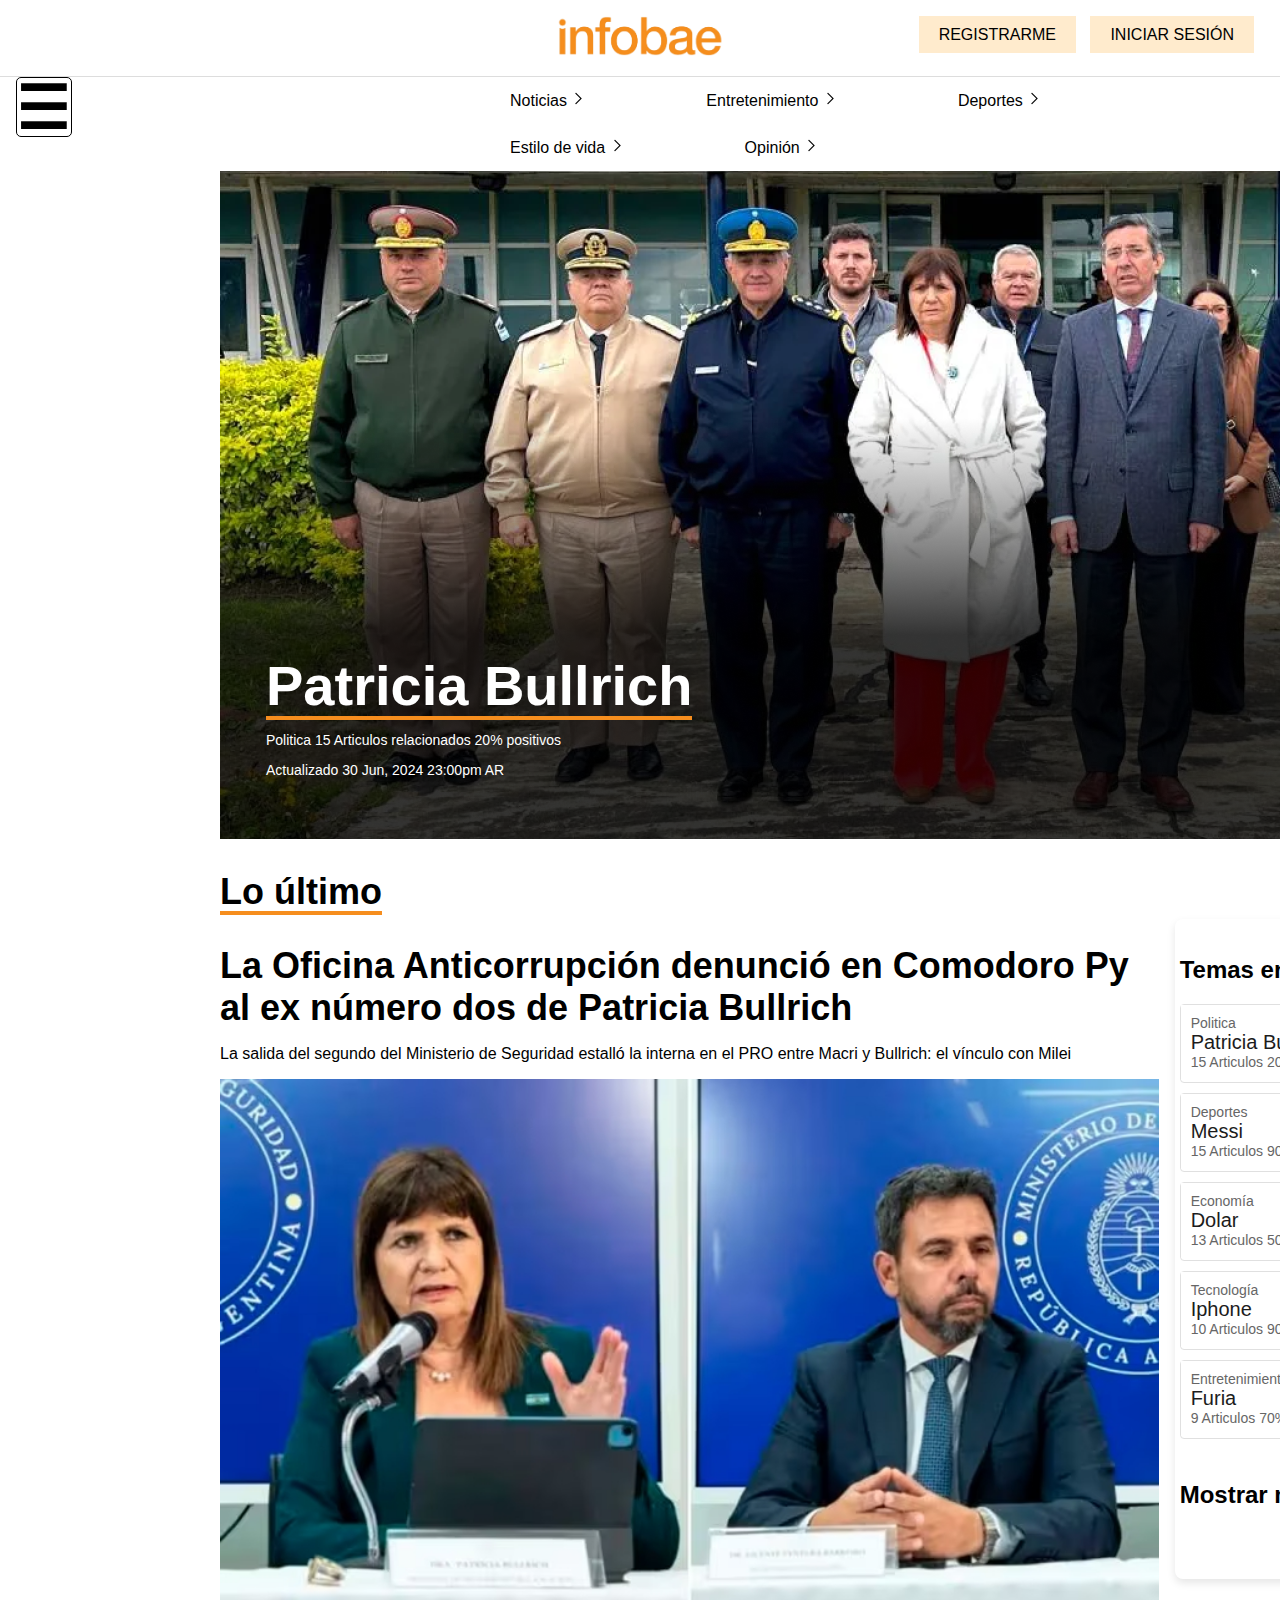
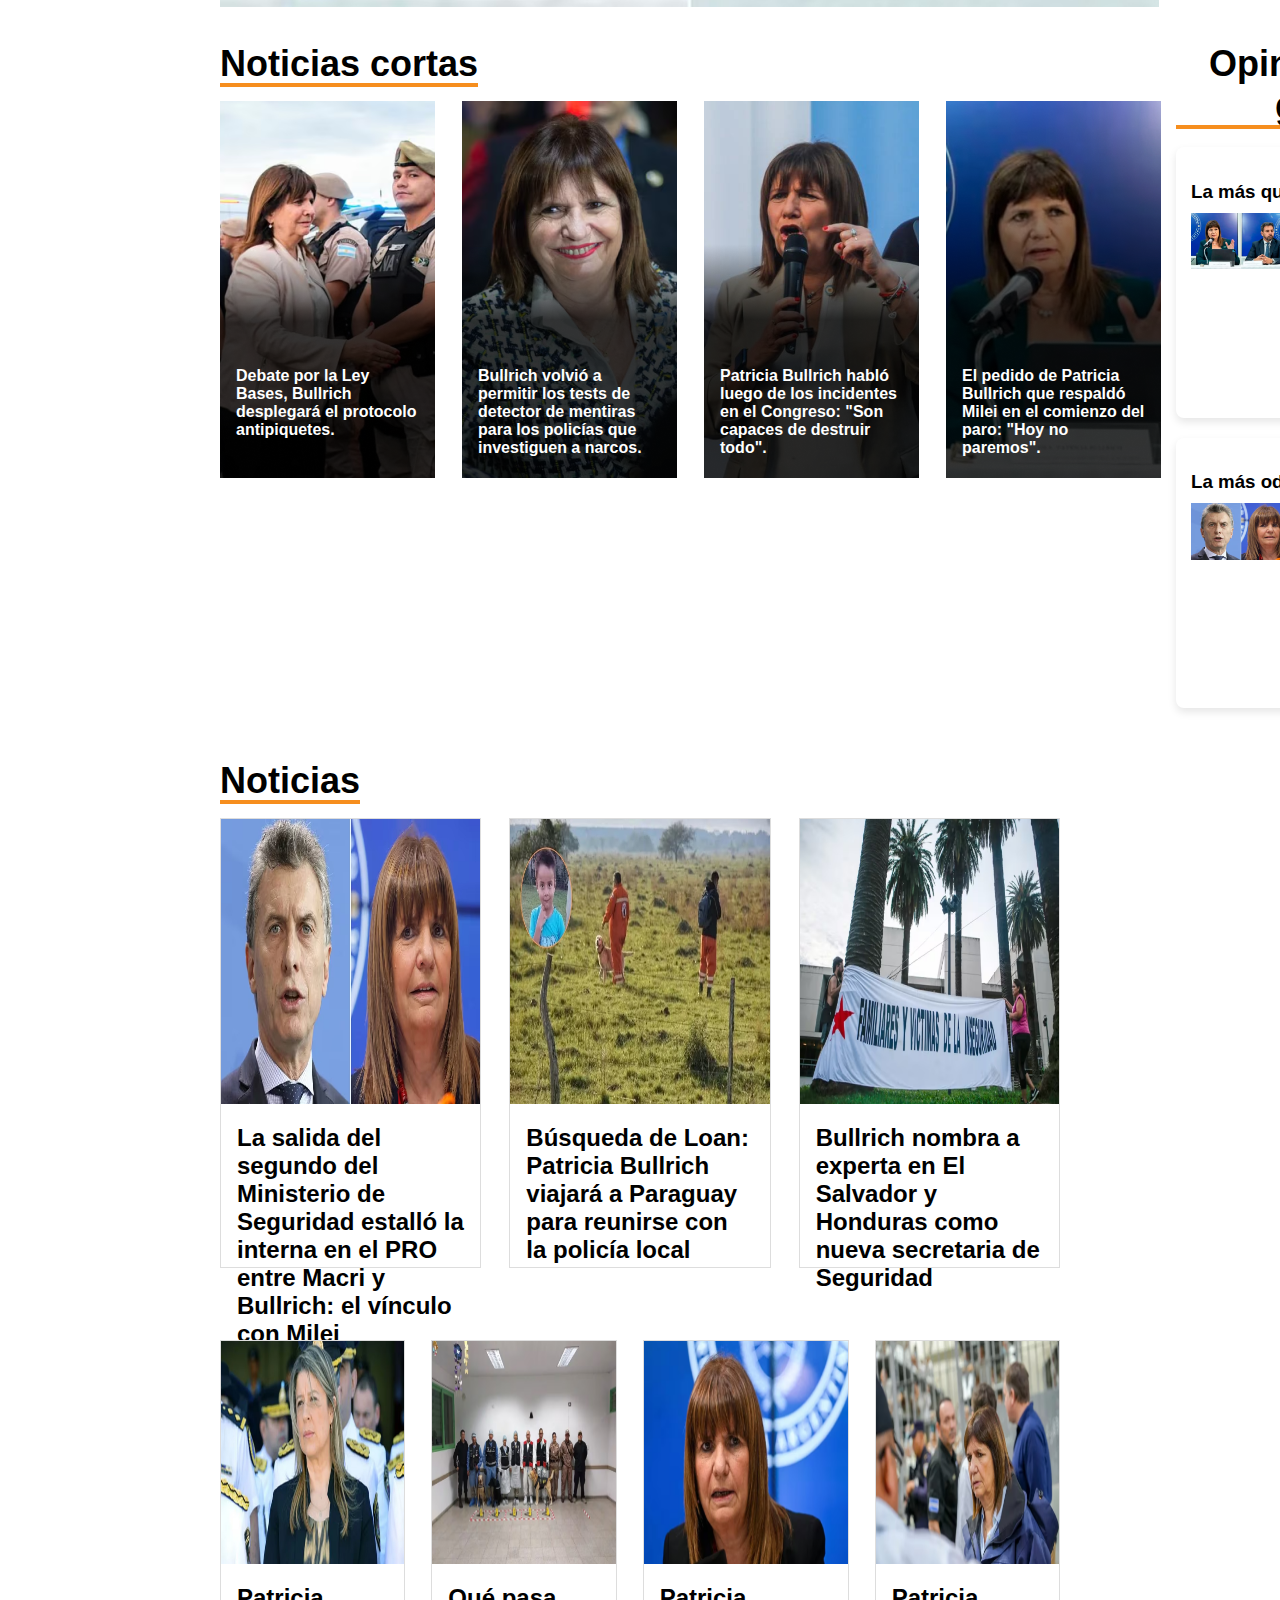
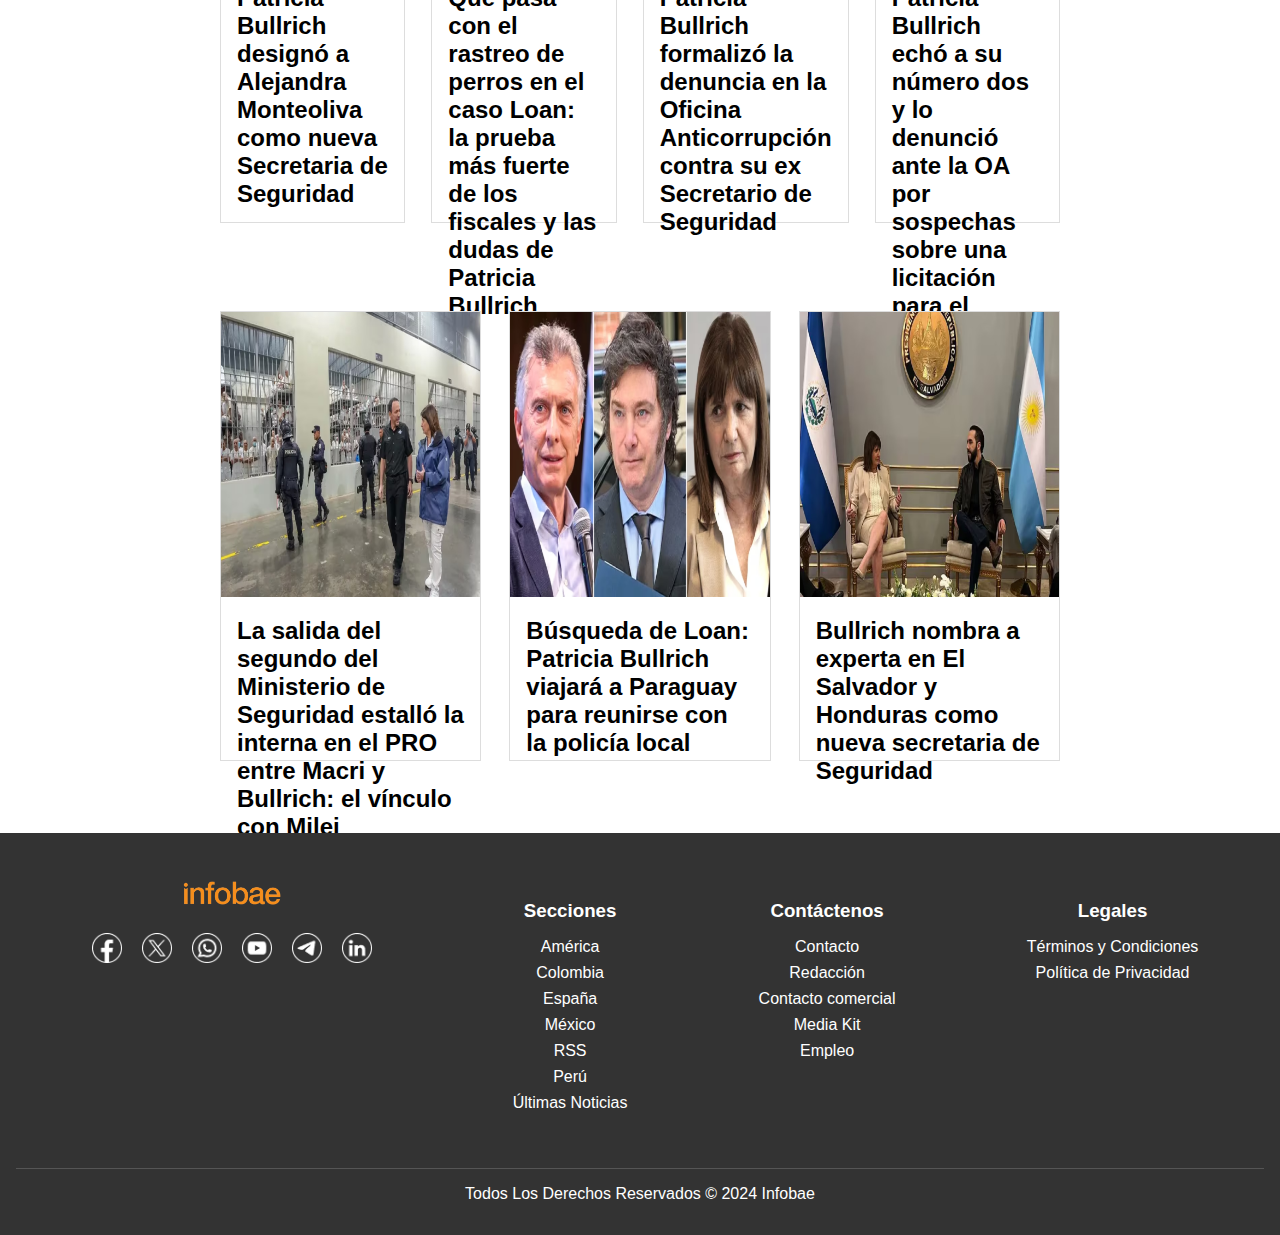
==== commit d98253a7: "Add files via upload" ====
--- a/index.html
+++ b/index.html
@@ -1,460 +1,433 @@
+<!-- 1920 x 1080 -->
 <!DOCTYPE html>
-<html lang="en">
+<html lang="es">
 
 <head>
-  <meta charset="UTF-8">
-  <meta name="viewport" content="width=device-width, initial-scale=1.0">
-  <title>Juarez, Ladaga</title>
-  <link href="https://cdn.jsdelivr.net/npm/bootstrap@5.3.3/dist/css/bootstrap.min.css" rel="stylesheet"
-    integrity="sha384-QWTKZyjpPEjISv5WaRU9OFeRpok6YctnYmDr5pNlyT2bRjXh0JMhjY6hW+ALEwIH" crossorigin="anonymous">
-  <link rel="stylesheet" href="css/estilos.css">
-  <link href="https://fonts.googleapis.com/css2?family=Archivo:ital,wght@0,100..900;1,100..900&display=swap"
-    rel="stylesheet">
-  <link href="https://fonts.googleapis.com/css2?family=Inter:slnt@-10..0&display=swap" rel="stylesheet">
-  <link rel="stylesheet" href="https://unpkg.com/swiper/swiper-bundle.min.css">
+    <meta charset="UTF-8">
+    <meta name="viewport" content="width=device-width, initial-scale=1.0">
+    <link rel="stylesheet" href="css/estilos.css">
+    <title>Infobae</title>
 </head>
 
 <body>
-  <header>
-    <nav class="barra-navegacion"> <img src="img/logo-indiehoy.png" alt="Logo" class="logo"> </nav>
-  </header>
-  <div class="banner">
-    <div class="banner-content">
-      <h1 class="enterate"><span class="enterate-texto">ENTERATE AHORA</span> CON NUESTROS <br>BOLETINES EXCLUSIVOS.
-      </h1>
-      <h2 class="sin-linea enterate">Recibi correos con todo el <b>contenido semanal</b> seleccionado solo para vos
-        desde entrevistas, cine, series, música y mucho más.</h2>
-      <!-- Botón -->
-      <div class="contenido-boton">
-        <a class="boton-enterate boton-1" href="#formulario">¡QUIERO UNIRME!</a>
-      </div>
-    </div>
-  </div>
-  <div class="seccionbeneficios">
-    <div class="contenido-principal">
-      <h2 class="beneficiotitulo">BENEFICIOS</h2>
-      <p class="beneficiosub">Descubri y disfruta al máximo de nuestras <b>recompensas exclusivas,</b> <br>
-        estamos emocionados de compartir con vos todo lo que nuestra <br>
-        comunidad tiene para ofrecerte.</p>
-      <div class="caja">
-        <div class="beneficio">
-          <img src="img/noticiasicon.png" alt="Beneficio 1">
-          <p>Acceso a primicias sobre el contenido más reciente.</p>
-        </div>
-        <div class="beneficio">
-          <img src="img/notificacion.png" alt="Beneficio 2">
-          <p>Notificaciones con las ultimas novedades de conciertos, cine y mucho más.</p>
-        </div>
-        <div class="beneficio">
-          <img src="img/microfono.png" alt="Beneficio 3">
-          <p>Entrevistas exclusivas con artistas seleccionados para ti.</p>
-        </div>
-      </div>
-    </div>
-  </div>
-  <div class="seccioncine">
-    <div class="contenido-principal">
-      <h2 class="cinetitulo">LO ÚLTIMO EN CINE</h2>
-      <p class="cinesub"> Conoce lo más reciente en la pantalla grande. Desde <b>estrenos <br>
-          hasta tendencias,</b> tenemos todo lo que necesitas saber.</p>
-      <div id="carouselExampleInterval1" class="carousel slide" data-bs-ride="carousel">
-        <div class="carousel-indicators">
-          <button type="button" data-bs-target="#carouselExampleInterval1" data-bs-slide-to="0" class="active"
-            aria-current="true" aria-label="Slide 1"></button>
-          <button type="button" data-bs-target="#carouselExampleInterval1" data-bs-slide-to="1"
-            aria-label="Slide 2"></button>
-          <button type="button" data-bs-target="#carouselExampleInterval1" data-bs-slide-to="2"
-            aria-label="Slide 3"></button>
-          <button type="button" data-bs-target="#carouselExampleInterval1" data-bs-slide-to="3"
-            aria-label="Slide 4"></button>
-          <button type="button" data-bs-target="#carouselExampleInterval1" data-bs-slide-to="4"
-            aria-label="Slide 5"></button>
-          <button type="button" data-bs-target="#carouselExampleInterval1" data-bs-slide-to="5"
-            aria-label="Slide 6"></button>
-        </div>
-        <div class="carousel-inner">
-          <div class="carousel-item active" data-bs-interval="5000">
-            <img src="img/cine01.png" class="d-block w-100" alt="...">
-            <div class="carousel-caption">
-              <h5>UN CLASICO DEL CINE LLEGA A NETFLIX </h5>
-            </div>
-          </div>
-          <div class="carousel-item" data-bs-interval="5000">
-            <img src="img/cine02.png" class="d-block w-100" alt="...">
-            <div class="carousel-caption">
-              <h5>QUIÉN FUE LA PRIMERA DIRECTORA DE CINE DE FICCIÓN</h5>
-            </div>
-          </div>
-          <div class="carousel-item" data-bs-interval="5000">
-            <img src="img/cine03.png" class="d-block w-100" alt="...">
-            <div class="carousel-caption">
-              <h5>Parasyte llega a Netflix PARA aterrorizar</h5>
-            </div>
-          </div>
-          <div class="carousel-item" data-bs-interval="5000">
-            <img src="img/cine04.png" class="d-block w-100" alt="...">
-            <div class="carousel-caption">
-              <h5>Lo que sabemos sobre Joker: Sinopsis, elenco...</h5>
-            </div>
-          </div>
-          <div class="carousel-item" data-bs-interval="5000">
-            <img src="img/cine05.png" class="d-block w-100" alt="...">
-            <div class="carousel-caption">
-              <h5>La serie de terror con excelentes críticas en Prime Video</h5>
-            </div>
-          </div>
-          <div class="carousel-item" data-bs-interval="5000">
-            <img src="img/cine06.png" class="d-block w-100" alt="...">
-            <div class="carousel-caption">
-              <h5>Aaron Sorkin estaría escribiendo la secuela de La red social</h5>
-            </div>
-          </div>
-        </div>
-      </div>
-    </div>
-  </div>
-  <div class="entrevista">
-    <div class="contenido-principal">
-      <h2 class="entrevistatitulo">ENTREVISTAS EXCLUSIVAS</h2>
-      <p class="entrevistasub">Mira lo que realmente piensan tus <b>artistas favoritos.</b></p>
-      <div id="carouselExampleInterval2" class="carousel slide" data-bs-ride="carousel">
-        <div class="carousel-indicators">
-          <button type="button" data-bs-target="#carouselExampleInterval2" data-bs-slide-to="0" class="active"
-            aria-current="true" aria-label="Slide 1"></button>
-          <button type="button" data-bs-target="#carouselExampleInterval2" data-bs-slide-to="1"
-            aria-label="Slide 2"></button>
-          <button type="button" data-bs-target="#carouselExampleInterval2" data-bs-slide-to="2"
-            aria-label="Slide 3"></button>
-          <button type="button" data-bs-target="#carouselExampleInterval2" data-bs-slide-to="3"
-            aria-label="Slide 4"></button>
-        </div>
-        <div class="carousel-inner">
-          <div class="carousel-item active" data-bs-interval="5000">
-            <img src="img/dillom.png" class="d-block w-100" alt="...">
-            <div class="carousel-caption">
-              <h5>CON SU NUEVO LANZAMIENTO “POR CESAREA” DILLOM CUMPLIO CON LAS EXPECTATIVAS </h5>
-            </div>
-          </div>
-          <div class="carousel-item" data-bs-interval="5000">
-            <img src="img/bikini.png" class="d-block w-100" alt="...">
-            <div class="carousel-caption">
-              <h5>BIKINI KILL: “SIEMPRE QUISIMOS ANIMAR A OTRAS CHICAS A FORMAR BANDAS”</h5>
-            </div>
-          </div>
-          <div class="carousel-item" data-bs-interval="5000">
-            <img src="img/ana.png" class="d-block w-100" alt="...">
-            <div class="carousel-caption">
-              <h5>ANA CURRA: “EN EL UNDERGROUND ES DONDE SE CUECEN LAS VERDADES”</h5>
-            </div>
-          </div>
-
-          <div class="carousel-item" data-bs-interval="5000">
-            <img src="img/ddk.png" class="d-block w-100" alt="...">
-            <div class="carousel-caption">
-              <h5>LANZA SU NUEVO ALBUM “HERALDICA” Y NOS CUENTA TODO EN ESTA NOTA</h5>
-            </div>
-          </div>
-        </div>
-      </div>
-    </div>
-  </div>
-  <!-- ///////////////////////// -->
-  <div class="seccionvaloraciones">
-    <div class="contenido-principal">
-      <div>
-        <h2 class="valoraciontitulo">VALORACIONES</h2>
-        <p class="valoracionsub">Somos una fuente en la que <b>podes confiar.</b></p>
-      </div>
-      <div class="swiper-container swiper-container-web">
-        <div class="swiper-wrapper">
-          <!-- Tarjeta 1 -->
-          <div class="swiper-slide">
-            <div class="cardintento">
-              <div class="cardintento-profile">
-                <div class="cardintento-img">
-                  <img src="img/negra.png" alt="Profile" />
-                </div>
-                <div class="name">
-                  <h4>AMARA DAVIS</h4>
-                  <p>Compositora, 27 años</p>
-                </div>
-              </div>
-              <div class="cardintento-body">
-                <p>"¡Siempre recomiendo a mis amigos esta página para que se mantengan informados!"</p>
-              </div>
-            </div>
-          </div>
-          <!-- Tarjeta 2 -->
-          <div class="swiper-slide">
-            <div class="cardintento">
-              <div class="cardintento-profile">
-                <div class="cardintento-img">
-                  <img src="img/jyp.png" alt="Profile" />
-                </div>
-                <div class="name">
-                  <h4>CRISTIAN VILA</h4>
-                  <p>Manager, 47 años</p>
-                </div>
-              </div>
-              <div class="cardintento-body">
-                <p>“Esta pagina es una joya! se nota que los artistas se sienten cómodos y están mas sueltos en las
-                  entrevistas de lo común! se convirtió en mi pagina de confianza.”</p>
-              </div>
-            </div>
-          </div>
-          <!-- Tarjeta 3 -->
-          <div class="swiper-slide">
-            <div class="cardintento">
-              <div class="cardintento-profile">
-                <div class="cardintento-img">
-                  <img src="img/vieja.png" alt="Profile" />
-                </div>
-                <div class="name">
-                  <h4>MORE BELTRAN</h4>
-                  <p>Jubilada, 72 años</p>
-                </div>
-              </div>
-              <div class="cardintento-body">
-                <p>“Esta plataforma no solo ofrece entrevistas fascinantes, sino que también presenta una interfaz
-                  intuitiva que hace que la navegación sea un placer. ¡Un recurso imprescindible para cualquier fanático
-                  de la música independiente!”</p>
-              </div>
-            </div>
-          </div>
-          <!-- Tarjeta 4 -->
-          <div class="swiper-slide">
-            <div class="cardintento">
-              <div class="cardintento-profile">
-                <div class="cardintento-img">
-                  <img src="img/dj.png" alt="Profile" />
-                </div>
-                <div class="name">
-                  <h4>JULIAN GATICA</h4>
-                  <p>Técnico en sonido, 48 años</p>
-                </div>
-              </div>
-              <div class="cardintento-body">
-                <p>“Me encantó sumergirme en las entrevistas y conocer la perspectiva de artistas en ascenso. ¡Una
-                  fuente
-                  invaluable de inspiración para cualquier amante de la música!”</p>
-              </div>
-            </div>
-          </div>
-        </div>
-        <div class="swiper-pagination"></div>
-      </div>
-      <!-- swiper para celu -->
-      <div class="swiper-container swiper-container-mobile">
-        <div class="swiper-wrapper">
-          <!-- Tarjeta 1 -->
-          <div class="swiper-slide">
-            <div class="cardintento">
-              <div class="cardintento-profile">
-                <div class="cardintento-img">
-                  <img src="img/negra.png" alt="Profile" />
-                </div>
-                <div class="name">
-                  <h4>AMARA DAVIS</h4>
-                  <p>Compositora, 27 años</p>
-                </div>
-              </div>
-              <div class="cardintento-body">
-                <p>"¡Siempre recomiendo a mis amigos esta página para que se mantengan informados!"</p>
-              </div>
-            </div>
-          </div>
-          <!-- Tarjeta 2 -->
-          <div class="swiper-slide">
-            <div class="cardintento">
-              <div class="cardintento-profile">
-                <div class="cardintento-img">
-                  <img src="img/jyp.png" alt="Profile" />
-                </div>
-                <div class="name">
-                  <h4>CRISTIAN VILA</h4>
-                  <p>Manager, 47 años</p>
-                </div>
-              </div>
-              <div class="cardintento-body">
-                <p>“Esta pagina es una joya! se nota que los artistas se sienten cómodos y están mas sueltos en las
-                  entrevistas de lo común! se convirtió en mi pagina de confianza.”</p>
-              </div>
-            </div>
-          </div>
-          <!-- Tarjeta 3 -->
-          <div class="swiper-slide">
-            <div class="cardintento">
-              <div class="cardintento-profile">
-                <div class="cardintento-img">
-                  <img src="img/vieja.png" alt="Profile" />
-                </div>
-                <div class="name">
-                  <h4>MORE BELTRAN</h4>
-                  <p>Jubilada, 72 años</p>
-                </div>
-              </div>
-              <div class="cardintento-body">
-                <p>“Esta plataforma no solo ofrece entrevistas fascinantes, sino que también presenta una interfaz
-                  intuitiva que hace que la navegación sea un placer. ¡Un recurso imprescindible para cualquier fanático
-                  de la música independiente!”</p>
-              </div>
-            </div>
-          </div>
-          <!-- Tarjeta 4 -->
-          <div class="swiper-slide">
-            <div class="cardintento">
-              <div class="cardintento-profile">
-                <div class="cardintento-img">
-                  <img src="img/dj.png" alt="Profile" />
-                </div>
-                <div class="name">
-                  <h4>JULIAN GATICA</h4>
-                  <p>Técnico en sonido, 48 años</p>
-                </div>
-              </div>
-              <div class="cardintento-body">
-                <p>“Me encantó sumergirme en las entrevistas y conocer la perspectiva de artistas en ascenso. ¡Una
-                  fuente
-                  invaluable de inspiración para cualquier amante de la música!”</p>
-              </div>
-            </div>
-          </div>
-        </div>
-      </div>
-      <div class="swiper-pagination-mobile"></div>
-    </div>
-  </div>
-  <!--////////////////////////////////////////////-->
-  <div class="seccionformulario" id="formulario">
-    <div class="fondo-formulario"></div>
-    <div class="contenido-principal2">
-      <h2 class="formtitulo">¡Enterate con nosotros!</h2>
-      <p class="formulariosub">Recibí las últimas <b>noticias semanalmente</b> especialmente para vos, <br>ingresa tu
-        nombre para comenzar.</p>
-      <div class="campo-formulario">
-        <p class="nombre-correo">Nombre:</p>
-        <input id="nombreInput" type="text" placeholder="Ingresa tu nombre..."
-          onfocus="this.value=''; this.classList.add('active');"
-          onblur="if(this.value==''){this.value='Ingresa tu nombre...'; this.classList.remove('active');}">
-        <p class="nombre-correo">Correo electrónico:</p>
-        <input id="correoInput" type="text" placeholder="Ingresa tu correo..."
-          onfocus="this.value=''; this.classList.add('active');"
-          onblur="if(this.value==''){this.value='Ingresa tu correo...'; this.classList.remove('active');}">
-        <p class="nombre-correo">Interés en:</p>
-        <div class="caja-checkform">
-          <div class="checkform-item">
-            <div class="checkform-content">
-              <img src="img/pochoclo.png" alt="check1">
-              <div class="checkboxes">
-                <input type="checkbox" id="cine" name="interes" value="cine">
-                <label for="cine">Cine</label>
-              </div>
-            </div>
-          </div>
-          <div class="checkform-item">
-            <div class="checkform-content">
-              <img src="img/musicaicon.png" alt="check2">
-              <div class="checkboxes">
-                <input type="checkbox" id="musica" name="interes" value="musica">
-                <label for="musica">Música</label>
-              </div>
-            </div>
-          </div>
-          <div class="checkform-item">
-            <div class="checkform-content">
-              <img src="img/ambos.png" alt="check3">
-              <div class="checkboxes">
-                <input type="checkbox" id="ambas" name="interes" value="ambas">
-                <label for="ambas">Ambas</label>
-              </div>
-            </div>
-          </div>
-        </div>
-      </div>
-      <!-- Botón -->
-      <div class="contenido-boton">
-        <a href="" class="boton-enterate boton-2 deshabilitado" id="boton-enterate">¡QUIERO UNIRME!</a>
-      </div>
-    </div>
-    <div class="polaroid-container">
-      <div class="polaroid">
-        <img src="img/dillom02.png" alt="Imagen 1">
-      </div>
-      <div class="polaroid">
-        <img src="img/terror02.png" alt="Imagen 2">
-      </div>
-      <div class="polaroid num3">
-        <img src="img/ddk02.png" alt="Imagen 3">
-      </div>
-    </div>
-  </div>
-
-  <!-- Ventana-->
-  <div id="modal" class="modal">
-    <div class="modal-content">
-      <div class="contenido-boton03">
-        <a href="javascript:void(0);" class="boton-enterate03 boton-03" id="closeModalBtn">X</a>
-      </div>
-      <h1 class="ventanatitulo" id="mensajeModal">¡MUCHAS GRACIAS <span class="enterateventana-texto" id="nombreUsuario"></span> POR
-        ELEGIRNOS.</h1>
-      <p class="ventanasub" id="mensaje2Modal">En breve vas a recibir todo el contenido exclusivo en <b
-          id="correoUsuario">juanito@gmail.com</b>. Por favor revisa tu bandeja de entrada o spam.</p>
-    </div>
-  </div>
-
-  <footer>
-    <div class="seccionfooter">
-      <div class="contenido-principal">
-        <img src="img/logo-indiehoy.png" alt="Logo" class="logo-footer">
-        <div class="imagenes-derecha-footer">
-          <img src="img/logoig.png" alt="Imagen 1">
-          <img src="img/twt.png" alt="Imagen 2">
-          <img src="img/fb.png" alt="Imagen 3">
-          <img src="img/yt02.png" alt="Imagen 4">
-        </div>
-      </div>
-    </div>
-  </footer>
-  <script src="https://cdn.jsdelivr.net/npm/@popperjs/core@2.11.8/dist/umd/popper.min.js"
-    integrity="sha384-I7E8VVD/ismYTF4hNIPjVp/Zjvgyol6VFvRkX/vR+Vc4jQkC+hVqc2pM8ODewa9r"
-    crossorigin="anonymous"></script>
-  <script src="https://cdn.jsdelivr.net/npm/bootstrap@5.3.3/dist/js/bootstrap.min.js"
-    integrity="sha384-0pUGZvbkm6XF6gxjEnlmuGrJXVbNuzT9qBBavbLwCsOGabYfZo0T0to5eqruptLy"
-    crossorigin="anonymous"></script>
-  <script src="js/formulario.js"></script>
-  <script src="js/ventana.js"></script>
-  <script src="https://unpkg.com/swiper/swiper-bundle.min.js"></script>
-  <script>
-    var swiper = new Swiper('.swiper-container-web', {
-      slidesPerView: 2, /* Mostrar dos tarjetas completas */
-      spaceBetween: 8,
-      slidesPerGroup: 1, /* Cambiar una tarjeta a la vez */
-      loop: false,
-      pagination: {
-        el: '.swiper-pagination',
-        clickable: true,
-      },
-      mousewheel: true,
-      grabCursor: true,
-      preventClicks: true,
-      preventClicksPropagation: true,
-    });
-
-    var swiperMobile = new Swiper('.swiper-container-mobile', {
-      slidesPerView: 1, /* Mostrar una tarjeta en dispositivos móviles */
-      spaceBetween: 8,
-      slidesPerGroup: 1, /* Cambiar una tarjeta a la vez */
-      loop: false,
-      pagination: {
-        el: '.swiper-pagination-mobile',
-        clickable: true,
-      },
-      mousewheel: true,
-      grabCursor: true,
-      preventClicks: true,
-      preventClicksPropagation: true,
-    });
-  </script>
+
+    <div class="header">
+        <img src="img/logo.png" alt="Infobae Logo">
+        <div class="registro-boton">
+            <a href="#">REGISTRARME</a>
+            <a href="#">INICIAR SESIÓN</a>
+        </div>
+    </div>
+
+    <nav class="hamburguesa">
+        <input type="checkbox" id="menu">
+        <label for="menu"> ☰ </label>
+        <ul>
+          <li>Argentina</li>
+          <li>Colombia</li>
+          <li>España</li>
+          <li>México</li>
+          <li>Perú</li>
+          <li>Mundo</li>
+          <li>Copa America</li>
+          <li>Euro Copa</li>
+          <li>Ultimas Noticias</li>
+          <li>Política</li>
+          <li>Economía</li>
+          <li>Teleshow</li>
+          <li>Deportes</li>
+          <li>Sociedad</li>
+          <li>Policiales</li>
+          <li>Chacra y Campo</li>
+          <li>Movant</li>
+          <LI>Turismo</LI>
+          <li>Tendencias</li>
+          <li>Que puedo ver</li>
+          <li>Educación</li>
+          <li>Podcast</li>
+          <li>Video</li>
+          <li>Juegos</li>
+          <li>Newsletter</li>
+          <li>Cultura</li>
+          <li>Malditos Nerds</li>
+          <li>Tecno</li>
+          <li>Virales</li>
+          <li>Judiciales</li>
+          <li>Salud</li>
+          <li>Autos</li>
+        </ul>
+      </nav>
+<div class="navbar">
+    <div class="dropdown">
+        <button class="dropbtn"> Noticias <img src="img/flecha.png" alt="">
+            <i class="fa fa-caret-down"></i>
+        </button>
+        <div class="dropdown-content">
+            <a href="#">Política</a>
+            <a href="#">Economía </a>
+            <a href="#">Socidad </a>
+        </div>
+    </div> 
+    <div class="dropdown">
+        <button class="dropbtn">Entretenimiento <img src="img/flecha.png" alt="">
+            <i class="fa fa-caret-down"></i>
+        </button>
+        <div class="dropdown-content">
+            <a href="#">Espectáculo</a>
+            <a href="#">Farándula</a>
+            <a href="#">Cine</a>
+            <a href="#">Música</a>
+        </div>
+    </div> 
+    <div class="dropdown">
+        <button class="dropbtn">Deportes <img src="img/flecha.png" alt="">
+            <i class="fa fa-caret-down"></i>
+        </button>
+        <div class="dropdown-content">
+            <a href="#">Fútbol</a>
+            <a href="#">Basquet</a>
+            <a href="#">Tenis</a>
+            <a href="#">Rugby</a>
+            <a href="#">Boxeo</a>
+        </div>
+    </div>
+    <div class="dropdown">
+        <button class="dropbtn">Estilo de vida <img src="img/flecha.png" alt="">
+            <i class="fa fa-caret-down"></i>
+        </button>
+        <div class="dropdown-content">
+            <a href="#">Tecnología</a>
+            <a href="#">Salud</a>
+            <a href="#">Viajes</a>
+            <a href="#">Gastronomía</a>
+        </div>
+    </div>
+    <div class="dropdown">
+        <button class="dropbtn"> Opinión <img src="img/flecha.png" alt="">
+            <i class="fa fa-caret-down"></i>
+        </button>
+        <div class="dropdown-content">
+            <a href="#">Análisis</a>
+            <a href="#">Opinión de expertos</a>
+            
+        </div>
+    </div>
+</div>
+    <div class="perfil_tema">
+        <img src="img/portada.png" alt="banner bullrich">
+        <div class="datos">
+            <h2>Patricia Bullrich</h2>
+            <p>Politica 15 Articulos relacionados 20% positivos</p>
+            <p>Actualizado 30 Jun, 2024 23:00pm AR</p>
+        </div>
+    </div>
+    <div class="contenedor-n-principal">
+        <div class="flex-not-tem">
+            <div class="seccion-n-principal">
+                <h2>Lo último</h2>
+                <div class="contenedor-n">
+                    <h3>La Oficina Anticorrupción denunció en Comodoro Py al ex número dos de Patricia Bullrich</h3>
+                    <p>La salida del segundo del Ministerio de Seguridad estalló la interna en el PRO entre Macri y
+                        Bullrich: el vínculo con Milei</p>
+                    <img src="img/bullrich00.jpg" alt="Noticia 1">
+                </div>
+            </div>
+            <!--acordeon-->
+            <section class="contenedor-seccion">
+                <div class="contenedor-acordeon">
+                    <h2 class="no-subrayado">Temas en tendencia</h2>
+                    <div class="acordeon" id="acordeon1">
+                        <input type="checkbox" id="btn-acordeon1" class="btn-acordeon">
+                        <label for="btn-acordeon1" class="acordeon-label">
+                            <div class="acordeon-texto">
+                                <p>Politica</p>
+                                Patricia Bullrich
+                                <p>15 Articulos 20% Positivos</p>
+                            </div>
+                            <span class="icono"><img src="img/flecha.png"></span>
+                        </label>
+                        <div class="contenido-acordeon">
+                            <img src="img/bullrich.jpg" alt="Patricia Bullrich" class="img-acordeon">
+                            <p>La Oficina Anticorrupción denunció en Comodoro Py al ex número dos de Patricia Bullrich
+                            </p>
+                        </div>
+                    </div>
+
+                    <div class="acordeon" id="acordeon2">
+                        <input type="checkbox" id="btn-acordeon2" class="btn-acordeon">
+                        <label for="btn-acordeon2" class="acordeon-label">
+                            <div class="acordeon-texto">
+                                <p>Deportes</p>
+                                Messi
+                                <p>15 Articulos 90% positivos</p>
+                            </div>
+                            <span class="icono"><img src="img/flecha.png"></span>
+                        </label>
+                        <div class="contenido-acordeon">
+                            <img src="img/messi.jpg" alt="Messi" class="img-acordeon">
+                            <p>Chiqui Tapia habló desde el nuevo Museo de AFA en Miami y se refirió al estado físico de
+                                Messi</p>
+                        </div>
+                    </div>
+
+                    <div class="acordeon" id="acordeon3">
+                        <input type="checkbox" id="btn-acordeon3" class="btn-acordeon">
+                        <label for="btn-acordeon3" class="acordeon-label">
+                            <div class="acordeon-texto">
+                                <p>Economía</p>
+                                Dolar
+                                <p>13 Articulos 50% Positivos</p>
+                            </div>
+                            <span class="icono"><img src="img/flecha.png"></span>
+                        </label>
+                        <div class="contenido-acordeon">
+                            <img src="img/dolar.jpg" alt="Dolar" class="img-acordeon">
+                            <p>COTIZACION DEL DÓLAR HOY</p>
+                        </div>
+                    </div>
+
+                    <div class="acordeon" id="acordeon4">
+                        <input type="checkbox" id="btn-acordeon4" class="btn-acordeon">
+                        <label for="btn-acordeon4" class="acordeon-label">
+                            <div class="acordeon-texto">
+                                <p>Tecnología</p>
+                                Iphone
+                                <p>10 Articulos 90%positivos</p>
+                            </div>
+                            <span class="icono"><img src="img/flecha.png"></span>
+                        </label>
+                        <div class="contenido-acordeon">
+                            <img src="img/iphone.jpg" alt="Iphone" class="img-acordeon">
+                            <p>Sorpresa con el iPhone 16, tendría una batería extraíble y se aplicaría a las próximas
+                                generaciones</p>
+                        </div>
+                    </div>
+
+                    <div class="acordeon" id="acordeon5">
+                        <input type="checkbox" id="btn-acordeon5" class="btn-acordeon">
+                        <label for="btn-acordeon5" class="acordeon-label">
+                            <div class="acordeon-texto">
+                                <p>Entretenimiento</p>
+                                Furia
+                                <p>9 Articulos 70% Positivos</p>
+                            </div>
+                            <span class="icono"><img src="img/flecha.png"></span>
+                        </label>
+                        <div class="contenido-acordeon">
+                            <img src="img/furia.jpg" alt="furia" class="img-acordeon">
+                            <p>El encontronazo de Ximena Capristo y La Tora con Furia al aire: “La mejor jugadora es la
+                                que gana”</p>
+                        </div>
+                    </div>
+                    <h2 class="no-subrayado">Mostrar más</h2>
+                </div>
+            </section>
+        </div>
+        <!-- final de acordeon -->
+
+        <!-- shorts de noticias-->
+        <div class="seccion-nc">
+            <div class="conteiner-nc">
+                <h2>Noticias cortas</h2>
+                <div class="stories">
+                    <div class="card-stories">
+                        <img src="img/stories1.png" alt="Noticia corta 1">
+                        <div class="text">
+                            <p>Debate por la Ley Bases, Bullrich desplegará el protocolo antipiquetes.</p>
+                        </div>
+
+                    </div>
+                    <div class="card-stories">
+                        <img src="img/stories2.png" alt="Noticia corta 2">
+                        <div class="text">
+                            <p>Bullrich volvió a permitir los tests de detector de mentiras para los policías que
+                                investiguen a
+                                narcos.</p>
+                        </div>
+                    </div>
+                    <div class="card-stories">
+                        <img src="img/stories3.png" alt="Noticia corta 3">
+                        <div class="text">
+                            <p>Patricia Bullrich habló luego de los incidentes en el Congreso: "Son capaces de destruir
+                                todo".
+                            </p>
+                        </div>
+                    </div>
+                    <div class="card-stories">
+                        <img src="img/stories4.png" alt="Noticia corta 4">
+                        <div class="text">
+                            <p>El pedido de Patricia Bullrich que respaldó Milei en el comienzo del paro: "Hoy no
+                                paremos".
+                            </p>
+                        </div>
+                    </div>
+                </div>
+            </div>
+            <!--seccion de likes-->
+            
+                <div class="opinion">
+                    <h2>Opinión de la gente</h2>
+            
+                    <div class="opinion-section">
+                        <h3>La más querida</h3>
+                        <div class="opinion-item">
+                            <img src="img/bullrich.jpg" alt="Patricia Bullrich">
+                            <div>
+                                <div class="text">
+                                    <p>Patricia Bullrich formalizó la denuncia en la Oficina Anticorrupción contra su ex Secretario de Seguridad</p>
+                                </div>
+                                <div class="progress-bar">
+                                    <div class="progress-bar-inner" style="width: 80%;"></div>
+                                </div>
+                                <div class="thumbs">
+                                    <div class="thumb">
+                                        <img src="img/like2.png" alt="Thumb Up">
+                                        <span>80%</span>
+                                    </div>
+                                    <div class="thumb">
+                                        <img src="img/dislike2.png" alt="Thumb Down">
+                                        <span>20%</span>
+                                    </div>
+                                </div>
+                            </div>
+                        </div>
+                    </div>
+            
+                    <div class="opinion-section">
+                        <h3>La más odiada</h3>
+                        <div class="opinion-item">
+                            <img src="img/bullrich01.jpg" alt="Patricia Bullrich">
+                            <div>
+                                <div class="text">
+                                    <p>Patricia Bullrich encabezó un operativo en Corrientes: "No tenemos datos de Loan"</p>
+                                </div>
+                                <div class="progress-bar">
+                                    <div class="progress-bar-inner" style="width: 9%; background-color: red;"></div>
+                                </div>
+                                <div class="thumbs">
+                                    <div class="thumb">
+                                        <img src="img/like2.png" alt="Thumb Up">
+                                        <span>9%</span>
+                                    </div>
+                                    <div class="thumb">
+                                        <img src="img/dislike2.png" alt="Thumb Down">
+                                        <span>81%</span>
+                                    </div>
+                                </div>
+                            </div>
+                        </div>
+                    </div>
+            
+                </div>
+        </div>
+        <!--termina parte de likes-->
+
+        <div class="seccion-nl-3">
+            <h2>Noticias</h2>
+            <div class="row-n3">
+                <div class="card">
+                    <img src="img/bullrich01.jpg" alt="Noticia 1">
+                    <p>La salida del segundo del Ministerio de Seguridad estalló la interna en el PRO entre Macri y
+                        Bullrich: el vínculo con Milei</p>
+                </div>
+                <div class="card">
+                    <img src="img/bullrich02.jpg" alt="Noticia 2">
+                    <p>Búsqueda de Loan: Patricia Bullrich viajará a Paraguay para reunirse con la policía local</p>
+                </div>
+                <div class="card">
+                    <img src="img/bullrich03.png" alt="Noticia 3">
+                    <p>Bullrich nombra a experta en El Salvador y Honduras como nueva secretaria de Seguridad</p>
+                </div>
+            </div>
+        </div>
+
+        <div class="seccion-nl-4">
+            <div class="row-n4">
+                <div class="card-n4">
+                    <img src="img/bullrich04.jpg" alt="Noticia 4">
+                    <p>Patricia Bullrich designó a Alejandra Monteoliva como nueva Secretaria de Seguridad</p>
+                </div>
+                <div class="card-n4">
+                    <img src="img/bullrich05.png" alt="Noticia 5">
+                    <p>Qué pasa con el rastreo de perros en el caso Loan: la prueba más fuerte de los fiscales y las
+                        dudas de Patricia Bullrich</p>
+                </div>
+                <div class="card-n4">
+                    <img src="img/bullrich06.png" alt="Noticia 6">
+                    <p>Patricia Bullrich formalizó la denuncia en la Oficina Anticorrupción contra su ex Secretario de
+                        Seguridad</p>
+                </div>
+                <div class="card-n4">
+                    <img src="img/bullrich07.png" alt="Noticia 7">
+                    <p>Patricia Bullrich echó a su número dos y lo denunció ante la OA por sospechas sobre una
+                        licitación para el Servicio Penitenciario</p>
+                </div>
+            </div>
+        </div>
+
+        <div class="seccion-nl-3">
+            <div class="row-n3">
+                <div class="card">
+                    <img src="img/bullrich08.png" alt="Noticia 8">
+                    <p>La salida del segundo del Ministerio de Seguridad estalló la interna en el PRO entre Macri y
+                        Bullrich: el vínculo con Milei</p>
+                </div>
+                <div class="card">
+                    <img src="img/bullrich09.png" alt="Noticia 9">
+                    <p>Búsqueda de Loan: Patricia Bullrich viajará a Paraguay para reunirse con la policía local</p>
+                </div>
+                <div class="card">
+                    <img src="img/bullrich10.png" alt="Noticia 10">
+                    <p>Bullrich nombra a experta en El Salvador y Honduras como nueva secretaria de Seguridad</p>
+                </div>
+            </div>
+        </div>
+
+
+    </div>
+
+    <footer>
+        <div class="footer-contenedor">
+            <div class="footer-seccion">
+                <img src="img/logo.png" alt="Infobae logo">
+                <div class="footer-iconos">
+                    <a href="#"><img src="img/facebook.png" alt="Facebook"></a>
+                    <a href="#"><img src="img/x.png" alt="X"></a>
+                    <a href="#"><img src="img/whatsapp.png" alt="Whatsapp"></a>
+                    <a href="#"><img src="img/youtube.png" alt="Youtube"></a>
+                    <a href="#"><img src="img/telegram.png" alt="Telegram"></a>
+                    <a href="#"><img src="img/linkedin.png" alt="Linkedin"></a>
+                </div>
+            </div>
+            <div class="footer-seccion">
+                <h3>Secciones</h3>
+                <a href="#">América</a>
+                <a href="#">Colombia</a>
+                <a href="#">España</a>
+                <a href="#">México</a>
+                <a href="#">RSS</a>
+                <a href="#">Perú</a>
+                <a href="#">Últimas Noticias</a>
+            </div>
+            <div class="footer-seccion">
+                <h3>Contáctenos</h3>
+                <a href="#">Contacto</a>
+                <a href="#">Redacción</a>
+                <a href="#">Contacto comercial</a>
+                <a href="#">Media Kit</a>
+                <a href="#">Empleo</a>
+            </div>
+            <div class="footer-seccion">
+                <h3>Legales</h3>
+                <a href="#">Términos y Condiciones</a>
+                <a href="#">Política de Privacidad</a>
+            </div>
+        </div>
+        <div class="footer-bottom">
+            Todos Los Derechos Reservados © 2024 Infobae
+        </div>
+    </footer>
+
 </body>
 
 </html>--- a/css/estilos.css
+++ b/css/estilos.css
@@ -1,899 +1,633 @@
-.contenido-principal,
-.contenido-principal2 {
-  padding-left: 178px;
-  grid-template: auto;
-}
 body {
-  background-color: #121518;
-  margin: 0;
-}
-@media screen and (max-width: 600px) {
-  .contenido-principal {    padding-left: 16px; }
-  .contenido-principal2 {   padding-left: 16px;   padding-top: 40px;}
-  body {   margin: 0; }}
-/*////////////////// H2 diseños /////////////*/
-h2.beneficiotitulo, h2.cinetitulo, h2.entrevistatitulo
-,h2.valoraciontitulo {
-  position: relative;
-  font-family: 'Archivo', ExtraBold;
-  font-weight: 800;
-  font-size: 36px !important;
-  color: #ffffff;
-  text-align: left;
-  display: inline-block;
-  margin: 0;
-  margin-bottom: 16px;
-  padding-top: 32px;
-}
-h2.beneficiotitulo::after {
-  content: '';
-  position: absolute;
-  bottom: -2px;
-  left: 0;
-  width: 240px;
-  height: 4px;
-  background-color: #17D0F9;
-}
-h2.cinetitulo::after {
-  content: '';
-  position: absolute;
-  bottom: -4px;
-  left: 0;
-  width: 370px;
-  height: 4px;
-  background-color: #17D0F9;
-}
-h2.entrevistatitulo::after {
-  content: '';
-  position: absolute;
-  bottom: -2px;
-  left: 0;
-  width: 520px;
-  height: 4px;
-  background-color: #17D0F9;
-}
-h2.valoraciontitulo::after {
-  content: '';
-  position: absolute;
-  bottom: -2px;
-  left: 0;
-  width: 312px;
-  height: 4px;
-  background-color: #17D0F9;
-}/*  FINAL H2 */
-/* H2 CELULAR */ @media screen and (max-width: 600px) {
-  h2.beneficiotitulo, h2.cinetitulo,
-  h2.valoraciontitulo 
-  {font-size: 24px !important;}
-  h2.beneficiotitulo::after, h2.cinetitulo::after, 
-  h2.entrevistatitulo::after, h2.valoraciontitulo::after {
-    width: 100%;   margin-top: 8px;  height: 2px; }
-  h2.entrevistatitulo {   font-size: 24px !important;    margin-top: 32px;  }}/* H2 CELULAR FINAL */
-/* HEADER Y FOOTER */
-header { margin: 0;}
-.barra-navegacion {  background-color: #333;  height: 120px;  width: 1920px;  box-sizing: border-box;  display: flex;  align-items: center;  justify-content: center;}
-.barra-navegacion .logo {  max-width: 225px;  max-height: 80px;  display: block;  margin: 0;}
-footer {  text-align: center;  padding: 10px 0px; width: 1920px; height: 100px;  background-color: black;}
-.logo-footer {  float: left;  max-width: 198px;  max-height: 80px; margin: 0;}
-.imagenes-derecha-footer { padding-right: 178px;  float: right;}
-.imagenes-derecha-footer img {  width: 80px;  transition: transform 0.3s ease;}
-.imagenes-derecha-footer img:hover { transform: scale(1.2);  /* Agrandar con el mouse */}
-/*FINAL HEADER FOOTER*/
-
-/* CELULAR HEADER FOOTER*/
-@media screen and (max-width: 600px) {
-  .barra-navegacion {   height: 80px;   width: 600px; }
-  .barra-navegacion .logo {  max-width: 160px;  max-height: 80px;}
-  footer {   width: 600px;  background-color: black;  height: 60px; }
-  .logo-footer {   max-width: 75px;   max-height: 29px;  }
-  .imagenes-derecha-footer {    padding-right: 20px;    float: right;  }
-  .imagenes-derecha-footer img {    width: 32px;  }
-  .imagenes-derecha-footer img:hover {    transform: none;  }}
-/*FINAL CELULAR HEADER FOOTER*/
-/* BANNER */
-.banner { background-image: url('../img/banner.png'); height: 816px; width: 1920px;
-  background-size: cover; display: flex; flex-direction: column;
-  justify-content: center;align-items: flex-start; margin: 0;
-  padding-left: 178px; position: relative; overflow: hidden; }
-.banner-content {  position: absolute;  left: 178px;  top: 100px;}
-.contenido {  text-align: left;  color: #ffffff;  max-width: 100%;}
-
-h1.enterate {
-  font-family: 'Archivo';  font-weight: 900;  text-align: left;   font-size: 64px;
-  color: #ffffff;  margin: 0;  margin-bottom: 32px;}
-h1.enterate .enterate-texto {  color: rgba(0, 0, 0, 0.2);  
-  -webkit-text-stroke: 2px #17D0F9;  -moz-text-stroke: 2px #17D0F9;}
-h2.enterate {  font-family: 'Inter', Regular;  font-weight: 400;
-  color: #ffffff;  text-align: left; font-size: 36px;  margin: 0 0 80px;
-  width: 72%;}  .sin-linea::after {   display: none;}
-
-.boton-enterate { /* general boton */
-  display: inline-block;  border: 4px solid #17D0F9;  background-color: #17D0F91A;
-  color: #ffffff;  text-decoration: none;  font-family: 'Archivo';
-  font-weight: 900;  text-align: center;  position: relative;
-  transition: background-color 0.3s ease, color 0.3s ease;}
-.boton-enterate::before {
-  content: '';  position: absolute; top: 0;  left: 0;
-  width: 100%;  height: 100%; background-color: #17D0F9; 
-  opacity: 0.1;  z-index: -1;  transition: opacity 0.3s;}
-
-.boton-1 {  width: 80%;  max-width: 457px;  height: 120px;
-  font-size: 32px;  padding: 0;  line-height: 120px;  top: 80px;}
-.boton-1:hover {  background-color: #17cff980;  color: #ffffff;}
-.contenido-boton {  display: flex;  flex-direction: column;  align-items: flex-start;}
-/* final banner */
-/* BANNER CELULAR */
-@media screen and (max-width: 600px) {
-  .banner {    height: 720px;    background-size: cover;    align-items: center;
-   width: 600px;    text-align: center;    position: relative;    overflow: hidden;  }
-  .banner-content {    left: 0;    top: 50%;
-    transform: translateY(-50%);    text-align: center;    width: 100%;
-    position: absolute;    margin: 0; }
-  .contenido {    margin: 0 auto;    max-width: 100%;    text-align: center;  }
-
-  .boton-enterate {   display: flex;    justify-content: center;    align-items: center;
-   margin-top: 20px;    margin-bottom: 20px;    width: 248px;    height: 60px;
-    font-size: 20px;    position: relative;    left: auto;  border: 2px solid #17D0F9;}
+    font-family: Arial, sans-serif;
+    margin: 0;
+    padding: 0;
+}
+
+.header {
+    background-color: white;
+    text-align: center;
+    padding: 1rem;
+    border-bottom: 1px solid #ddd;
+    position: relative;
+}
+
+.header img {
+    height: 40px;
+}
+
+.registro-boton {
+    position: absolute;
+    margin-top: 16px;
+    right: 10px;
+    top: 10px;
+    margin-right: 16px;
+}
+
+.registro-boton a {
+    background-color: #ffebcd;
+    color: black;
+    padding: 10px 20px;
+    text-decoration: none;
+    margin-left: 10px;
+}
+
+.seccion-n-principal {
+    max-width: 940px;
+    margin-left: 220px;
+}
+
+h2 {
+    position: relative;
+    display: inline-block;
+    font-family: Arial, Helvetica, sans-serif;
+    font-size: 36px;
+    padding-top: 32px;
+    text-align: left;
+    display: inline-block;
+    margin: 0;
+}
+
+h2::after {
+    content: '';
+    position: absolute;
+    width: 100%;
+    height: 3px; /* Grosor de la línea subrayada */
+    background-color: #F68E1E; /* Color de la línea subrayada */
+    bottom: -2px; /* Distancia entre el texto y la línea subrayada */
+    left: 0;
+
+    max-width: 240px;
+    height: 4px;
+}
+
+.no-subrayado::after {
+    content: none;
+}
+
+
+.seccion-n-principal h3 {
+    position: relative;
+    font-family: Arial, Helvetica, sans-serif;
+    font-size: 36px;
+    color: #000000;
+    text-align: left;
+    padding-top: 32px;
+    display: inline-block;
+    margin: 0;
+}
+
+.seccion-n-principal p {
+    text-align: left;
+}
+
+.contenedor-n img{
+    max-width: 940px;
+    height: 528px;
+}
+
+/*empieza el acordeon*/
+.contenedor-seccion {
+    width: 503px;
+    max-width: 800px;
+    height: 650px;
+    margin: auto;
+    margin-right: auto;
+    margin-top: 80px;
+    background: #ffffff;
+    box-shadow: 0 4px 8px rgba(0, 0, 0, 0.1);
+    padding: 5px;
+    border-radius: 8px;
+    margin-left: 16px;
+}
+
+.contenedor-acordeon h2 {
+    text-align: left;
+    font-size: 24px;
+    margin-bottom: 20px;
+}
+
+.acordeon {
+    background: #ffffff;
+    position: relative;
+    margin-bottom: 10px;
+    border: 1px solid #e0e0e0;
+    border-radius: 4px;
+}
+
+.acordeon label {
+    display: flex;
+    align-items: center;
+    justify-content: space-between;
+    padding: 10px;
+    font-size: 20px;
+    background: #ffffff;
+    color: #1c1c1c;
+    cursor: pointer;
+    margin-bottom: 2px;
+    transition: all 300ms ease;
+    position: relative;
+}
+
+.acordeon label:hover {
+    background: #d2d2d2;
+}
+
+.acordeon .contenido-acordeon {
+    display: flex;
+    align-items: center;
+    padding: 0px;
+    margin: 0px 20px;
+    max-height: 0px;
+    overflow: hidden;
+    transition: all 300ms ease;
+    position: relative;
+}
+
+.acordeon:hover .contenido-acordeon {
+    max-height: 600px;
+    padding: 15px 0px;
+}
+
+.acordeon .contenido-acordeon img {
+    max-width: 100px;
+    margin-right: 20px;
+}
+
+.acordeon .contenido-acordeon p {
+    margin: 5px 0;
+}
+
+#acordeon1 p, #acordeon2 p, #acordeon3 p, #acordeon4 p, #acordeon5 p {
+    font-size: 14px; 
+    color: #666666; 
+}
+
+.btn-acordeon {
+    display: none;
+}
+
+.acordeon label p {
+    margin: 0; 
+    flex: 1; 
+}
+/*termina el acordeon*/
+
+.flex-not-tem{
+    display: flex;
+    justify-content: space-between;
+}
+.seccion-nc{
+    margin-left: 220px;
+    margin-right: auto;
+    display: flex;
+    justify-content: space-between;
+}
+.conteiner-nc{
+    max-width: 940px;
+}
+.stories{
+    display: grid;
+    grid-template-columns: repeat(4, 1fr);
+    column-gap: 27px;
+    margin-top: 16px;
+}
+
+.card-stories{
+    position: relative;
+}
+.card-stories img{
+    display: block;
+}
+.card-stories .text{
+    font-weight: bold;
+    color: white;
+    position: absolute;
+    max-width: 100%;
+    top: 250px;
     
-  .boton-1 {    width: 248px;    max-width: none;    height: 60px;
-    line-height: normal;    margin: 10px auto;    font-size: 20px;
-    position: relative;    left: auto;  }
-
-  h1.enterate .enterate-texto {   color: rgba(0, 0, 0, 0.2);
-   -webkit-text-stroke: 1px #17D0F9;   -moz-text-stroke: 1px #17D0F9; }
-  h1.enterate { font-size: 32px;    margin-bottom: 40px;    text-align: center;    
-    width: 320px;    margin: 0 auto;}
-  h2.enterate {  font-size: 16px;  margin: 20px auto 40px;  width: 100%;
-    text-align: center;  max-width: 400px; }}   /* BANNER CELULAR FINAL */
-/* BENEFICIOS */
-.caja {  background-color: #121518;
-  width: 1570px;  height: 338px;
-  box-shadow: 0 0 10px rgba(0, 0, 0, 0.5);
-  margin-top: 20px;  margin: 0;  display: grid;
-  grid-template-columns: repeat(3, 1fr); grid-template-rows: auto;  grid-gap: 20px;
-  align-items: center;  margin-bottom: 32px;}
-.beneficio { text-align: center;}
-.beneficios-container {
-  grid-area: beneficio-area;  display: grid; 
-  grid-template-columns: repeat(3, 1fr);  gap: 20px;}
-.beneficio img {  width: 100px;  height: auto;  margin-bottom: 16px;}
-.beneficio p {  color: #ffffff;  font-family: 'Archivo';
-  font-weight: 800;  text-align: center;  
-  font-size: 16px !important;   margin-top: 16px; margin-left: auto;
-  margin-right: auto;
-  width: 300px;
-  display: block; }/* beneficios final */
-/* BENEFICIOS celular*/
-@media screen and (max-width: 600px) {
-  .caja {    width: 568px;    height: auto;
-    grid-template-columns: 1fr;    grid-template-rows: auto;   margin-bottom: 32px; }
-  .beneficios-container {   grid-template-columns: 1fr;  }
-  .beneficio {    text-align: center;    display: flex;    flex-direction: column;    align-items: center;  }
-  .beneficio img {    width: 48px;    height: auto;    margin-bottom: 16px;  }
-  .beneficio p {   font-family: 'Archivo', ExtraBold;    font-weight: 600;
-    font-size: 14px !important;    margin-top: 8px;
-    width: 40%;    text-align: center;  }}/* beneficios final celular */
-.entrevista {/* fondo entrevista */
-  position: relative;  width: 1920px;  height: 860px;
-  background-image: url('../img/instfondo.jpg');  background-size: cover;
-  background-position: center;  color: #fff;} @media screen and (max-width: 600px) {  .entrevista {    width: 600px;    height: 380px;  }}/* final fondo entrevista */
-
-  /* CARRUSELES AUTO */ .carousel-item {  position: relative;}
-.carousel-item img {  max-width: 1570px;  max-height: 620px;
-  /*object-fit: contain; /* para qu la imagen cubra el contenedor */
-  object-position: center;}
-.carousel-caption h5 {  font-size: 48px;
-  color: #ffffff;  padding: 10px;  text-shadow: 0px 4px 10px rgba(0, 0, 0, 1);
-  font-family: 'Archivo', ExtraBlack;  font-weight: 800;  text-align: left;
-  position: absolute;  bottom: 20px;  left: 32px;
-  transform: translateX(0);  margin: 0;}
-.carousel-caption {  position: absolute;  bottom: 0;  left: 0;  right: 0;
-  padding: 20px;  max-width: 100%;  margin: auto;}
-/* contenedor del carrusel */.carousel-inner {  margin: 0;  margin-bottom: 32px;
-  width: 1570px;  height: 620px;  position: relative;}
-.carousel-indicators {  position: absolute;  bottom: -60px; display: flex;
-justify-content: center; left: 30%; transform: translateX(-50%);}
-.carousel-indicators .active {  width: 80px;  height: 6px; background-color: #FFFFFF;  
-  border: none;  margin-right: 10px;}
-.carousel-indicators li {  width: 80px;  height: 6px;
-  background-color: rgba(255, 255, 255, 0.5);  border: none;  margin-right: 10px;}
-.carousel-item .d-flex {  height: 100%;  gap: 16px;}/* FINAL CARRUSELES */
-/* CARRUSELES AUTO CELULAR */
-@media screen and (max-width: 600px) {
-  .carousel-item {    position: relative;  }
-  .carousel-item img {   max-width: auto;    max-height: auto;  }
-  .carousel-caption h5 {    font-size: 20px;    padding: 10px;    bottom: 64px;  }
-  .carousel-caption {    max-width: auto;    margin: auto;  }
-  .carousel-inner {    margin-right: 16px;    width: auto;    height: 164px;  }
-  .carousel-indicators {    position: absolute;    bottom: -60px;    display: flex;    
-    justify-content: center;    left: 30%; transform: translateX(-50%);  }
-  .carousel-indicators .active {    width: 40px;    height: 4px;  }
-  .carousel-indicators li {   width: 40px;    height: 4px; }
-  .carousel-item .d-flex {    height: 100%;    gap: 16px; }
-}  /* FINAL CARRUSELES CELULAR*/
-/* CARRUSEL DRAG */
-.swiper-container { position: relative; width: 1567px; height: 430px; overflow: hidden;}
-.swiper-container-web {  display: block;  /* para que web se vea */}
-.swiper-container-mobile {  display: none;  /* lo oculta */}
-@media screen and (max-width: 600px) {
-  .swiper-container-web {   display: none; /* Oculta el web */}
-  .swiper-container-mobile {    display: block;  /* Lo muestra */ } }
-
-.swiper-slide {  width: auto !important;  margin-right: 8px;  display: flex;  justify-content: center;  align-items: center;}
-.swiper-wrapper {  display: flex;  align-items: flex-start;}
-.swiper-pagination { position: absolute;left: 50%;  transform: translateX(-50%);  z-index: 10;}
-.swiper-pagination .swiper-pagination-bullet {  width: 32px;  height: 6px;
-  background-color: rgba(255, 255, 255, 0.5);  border-radius: 0;
-  margin: 0;  cursor: pointer;  transition: background-color 0.3s ease;}
-.swiper-pagination .swiper-pagination-bullet-active {  background-color: #FFFFFF;  opacity: 1;}
-/* FINAL CARRUSEL DRAG*/
-/* CELULAR CARRUSEL DRAG */
-@media screen and (max-width: 600px) {
-  .swiper-container {    position: relative;    width: 600px;    height: 380px;    overflow: hidden;  }
-  .swiper-slide {    width: 100% !important;    margin: 0 8px;    display: none;  left: 25%;  }
-  .swiper-slide-active {   display: flex;  }
-  .swiper-wrapper {    display: flex;    align-items: flex-start;
-    justify-content: flex-start;    width: 500px;  }
-  .swiper-pagination-mobile .swiper-pagination-bullet {    width: 32px;    height: 6px;
-    background-color: rgba(255, 255, 255, 0.5);    border-radius: 0;    margin: 0;
-    cursor: pointer;    transition: background-color 0.3s ease;  }
-  .swiper-pagination-mobile .swiper-pagination-bullet-active {    background-color: #FFFFFF;  opacity: 1; }
-  .swiper-pagination-mobile {   margin-left: 25%;  }}
-/* FINAL CARRUSEL DRAG CELULAR */
-/* CARDS */
-.cardintento {  background: #282828;  width: 777px;  height: 430px;
-  color: #fff;  position: relative;  margin: 0;  box-shadow: 8px 8px 40px #000000;
-  display: flex;  align-items: center;  justify-content: center;  flex-direction: column;}
-.cardintento-profile { display: flex;  align-items: center;  width: 100%;
-  position: relative;  margin: 0;  box-sizing: border-box;}
-.cardintento-img {  width: 372px;  height: 230px;
-  overflow: hidden;  position: relative;  margin: 0;  box-sizing: border-box;}
-.cardintento-img img {  object-fit: cover;}
-.name {  width: 406px;  height: 230px;  display: flex;  flex-direction: column;
-  align-items: flex-start;  justify-content: center;  padding: 32px;  /* 2em * 16px */
-  background: #6A6A6A;  color: #ffffff;  box-shadow: 15px 5px 25px #101010;  z-index: 1;  margin: 0;}
-.name,.cardintento-img {  width: 100%;}
-.cardintento-profile h4 {  font-family: 'Archivo';  font-weight: 900;  margin: 0;  font-size: 32px !important;}
-.cardintento-profile p {  font-family: 'inter';  font-weight: 400;  font-size: 24px !important;}
-.cardintento-body {  width: 777px;  height: 200px;
-  padding: 16px 36px;  /* 1em * 16px 1.5em * 16px */
-  display: flex;  flex-direction: column;  justify-content: flex-start;}
-.cardintento-body p {  font-family: 'inter';  font-style: italic;  font-size: 24px !important;  position: relative;}
-/* FINAL CARDS */
-  /* CARDS CELU*/
-@media screen and (max-width: 600px) {
-  .cardintento {    width: 156px;    height: auto;  }
-  .cardintento-profile {    flex-direction: column;  }
-  .cardintento-img {    order: -1; /* para que aparezca primero */    
-    width: 100%;    height: 90px;    overflow: hidden;    position: relative;
-    margin-bottom: 8px;    box-sizing: border-box;  }
-  .cardintento-img img {    width: 100%;    height: 100%;    object-fit: cover;  }
-  .name {    width: 100%;    height: auto;    padding: 16px;  }
-  .cardintento-profile h4 {   font-family: 'Archivo';    font-weight: 900;    margin: 0;    font-size: 12px !important;  }
-  .cardintento-profile p {    font-family: 'inter';    font-weight: 400;    font-size: 12px !important;  }
-  .cardintento-body {    width: 100%;    height: 180px;    padding: 10px 8px;
-    display: flex;    flex-direction: column;    justify-content: flex-start;    box-sizing: border-box;  }
-  .cardintento-body p {    font-family: 'inter';    font-style: italic;    font-size: 10px !important;
-    position: relative;    white-space: normal;}}
-/* FINAL CARDS CELULAR */
-
-/* FORMULARIO */
-.caja-checkform {  display: grid;
-  grid-template-columns: repeat(auto-fit, minmax(200px, 1fr));  gap: 20px;
-  margin-bottom: 72px;  margin-top: 32px;}
-.checkform-content {  display: flex;  flex-direction: column;  align-items: center;
-  background-color: #282828;  padding: 20px;  box-shadow: 0 0 5px rgba(0, 0, 0, 0.5);
-  height: 88%;  width: 75%;  margin: 0;}
-.checkboxes {  margin-left: 0;  margin-bottom: 16px;  margin-top: 16px;
-  font-family: 'Archivo', sans-serif;  font-weight: 900;  color: #ffffff;
-  display: flex;  flex-wrap: wrap;}
-.checkboxes input[type="checkbox"] {  display: none;/* oculta*/}
-.checkboxes input[type="checkbox"]+label {  position: relative;  padding-left: 48px;
-  cursor: pointer;  margin-right: 20px;  margin-bottom: 8px;}
-.checkboxes input[type="checkbox"]+label::before {  content: "";  position: absolute;
-  left: 0;  top: 0;  width: 32px;  height: 32px;  background-color: #ffffff;}
-.checkboxes input[type="checkbox"]:checked+label::after {
-  content: "\2713";  position: absolute;  left: 5px;  top: -1px;
-  font-size: 24px;  color: #17D0F9;  /*tilde*/}
-.checkboxes label {  font-size: 24px;  color: #ffffff;}
-/* CHECKFORM */
-.checkform-item {  text-align: left;  display: flex;  
-  flex-direction: column;  align-items: flex-start;}
-.checkform-item img {  width: 75px;  height: auto;  margin-bottom: 16px;}
-.checkform-item:nth-child(3) img {  width: 125px;  max-height: 100px;  margin-bottom: 16px;}
-/* CHECKFORM celular */
-@media screen and (max-width: 600px) {
-  .checkform-content {
+}
+.card-stories p{
+    margin: 16px;
+}
+
+
+
+.seccion-nl-3{
+    margin-left: 220px;
+    margin-right:220px ;
+    padding-bottom: 72px;
+}
+.row-n3 {
+    display: grid;
+    grid-template-columns: repeat(3, 1fr);
+    column-gap: 28px;
+    margin-top: 16px;
+}
+.seccion-nl-4{
+    margin-left: 220px;
+    margin-right: 220px;
+    padding-bottom: 72px;
+}
+.row-n4{
+    display: grid;
+    grid-template-columns: repeat(4, 1fr);
+    column-gap: 26px;
+}
+
+.card {
+    background-color: #ffffff00;
+    border: 1px solid #ddd;
+    height: 450px;
+    text-align: center;
+    flex: 1 1 calc(33.333% - 1rem);
+    box-sizing: border-box;
+}
+
+.card img {
+    max-width: 100%;
+    height: 285px;
+}
+.card p{
+    text-align: left;
+    margin: 16px;
+    font-weight: bold;
+    font-size: 24px;
+}
+.card-n4{
+    background-color: #ffffff00;
+    border: 1px solid #ddd;
+    height: 483px;
+    text-align: center;
+    flex: 1 1 calc(33.333% - 1rem);
+    box-sizing: border-box;
+}
+.card-n4 img {
+    max-width: 100%;
+    height: 223px;
+}
+.card-n4 p{
+    text-align: left;
+    margin: 16px;
+    font-weight: bold;
+    font-size: 24px;
+}
+footer {
+    background-color: #333;
+    color: white;
+    text-align: center;
+    padding: 2rem 1rem;
+    position: relative;
+    bottom: 0;
+    max-width: 100%;
+}
+
+.footer-contenedor {
+    display: flex;
+    justify-content: space-around;
+    flex-wrap: wrap;
+}
+
+.footer-seccion {
+    margin: 1rem;
+}
+
+.footer-seccion img {
+    max-width: 100px;
+    max-height: 100px;
+}
+
+.footer-seccion h3 {
+    margin-bottom: 1rem;
+}
+
+.footer-seccion a {
+    color: white;
+    text-decoration: none;
+    display: block;
+    margin: 0.5rem 0;
+}
+
+.footer-seccion a:hover {
+    text-decoration: underline;
+}
+
+.footer-iconos {
+    display: flex;
+    justify-content: center;
+    margin: 1rem 0;
+}
+
+.footer-iconos img {
+    max-width: 30px;
+    height: 30px;
+    margin: 0 10px;
+}
+
+.footer-bottom {
+    text-align: center;
+    margin-top: 2rem;
+    border-top: 1px solid #555;
+    padding-top: 1rem;
+}
+
+.perfil_tema {
+    padding-left: 220px;
+    padding-right: 220px;
+    height: 668px;
+    position: relative;
+}
+.datos{
+    top: 450px;
+    padding-left: 46px;
+    position: absolute;
+    color: white;
+}
+
+.datos h2 {
+    position: relative;
+    display: inline-block;
+    font-family: Arial, Helvetica, sans-serif;
+    font-size: 56px;
+    padding-top: 32px;
+    text-align: left;
+    display: inline-block;
+    margin: 0;
+}
+
+h2::after {
+    content: '';
+    position: absolute;
+    width: 100%;
+    height: 3px; /* Grosor de la línea subrayada */
+    background-color: #F68E1E; /* Color de la línea subrayada */
+    bottom: -2px; /* Distancia entre el texto y la línea subrayada */
+    left: 0;
+    max-width: 432px;
+    height: 4px;
+}
+
+.datos p{
+    font-size: 14px;
+}
+
+.navbar {
+    margin-left: 450px;
+    overflow: hidden;
+    background-color: #ffffff;
+  }
+  
+  .navbar a {
+    float: left;
+    font-size: 16px;
+    color: rgb(0, 0, 0);
+    text-align: center;
+    padding: 14px 16px;
+    text-decoration: none;
+  }
+  
+  .dropdown {
+    float: left;
+    overflow: hidden;
+  }
+  
+  .dropdown .dropbtn {
+    font-size: 16px;
+    border: none;
+    outline: none;
+    color: rgb(0, 0, 0);
+    padding: 14px 60px;
+    background-color: inherit;
+    font-family: inherit;
+    margin: 0;
+  }
+  
+  .navbar a:hover,
+  .dropdown:hover .dropbtn {
+    background-color: #ffffff;
+  }
+  
+  .dropdown-content {
+    display: none;
+    position: absolute;
+    background-color: #f9f9f9;
+    min-width: 160px;
+    box-shadow: 0px 8px 16px 0px rgba(236, 236, 236, 0.938);
+    z-index: 1;
+  }
+  
+  .dropdown-content a {
+    float: none;
+    color: black;
+    padding: 12px 16px;
+    text-decoration: none;
+    display: block;
+    text-align: left;
+  }
+  
+  .dropdown-content a:hover {
+    background-color: #ddd;
+  }
+  
+  .dropdown:hover .dropdown-content {
+    display: block;
+  }
+  
+  .dropbtn img {
+  
+    max-width: 15px;
+  }
+  
+  * {
+    font-family: Arial;
+  }
+  
+  ul {
+    display: none;
+  }
+  
+  input:checked~ul {
+    display: block;
+  }
+  
+  input {
+    display: none;
+  }
+  
+  .hamburguesa label {
+    box-sizing: border-box;
+    display: inline-block;
+    border: 1px solid black;
+    border-radius: 5px;
+    max-width: 88px;
+    height: 60px;
+    line-height: 60px;
+    font-weight: bold;
+    text-align: center;
+    user-select: none;
+    margin-left: 16px;
+    font-size: 60px;
+  }
+  
+  .hamburguesa label:hover {
+    background: rgb(255, 255, 255);
+  }
+  
+  input:checked~label {
+    background: rgb(255, 255, 255);
+  }
+  
+  
+  ul {
+    margin-top: 0;
+    padding: 0;
+    max-width: 200px;
+  
+  }
+  
+  li {
+    display: block;
+    background: rgb(255, 255, 255);
+    margin: 0;
+    padding: 10px;
+    list-style: none;
+    border-bottom: 1px solid rgb(255, 255, 255);
+  }
+  
+  li:hover {
+    filter: brightness(110%);
+  }
+  .hamburguesa{
+    position: absolute;
+  }
+
+.opinion {
+    max-width: 500px;
+    margin: 20px auto;
+}
+.opinion h2 {
+    text-align: center;
+    margin-bottom: 20px;
+}
+.opinion-section {
+    margin-bottom: 20px;
+    background-color: white;
+    padding: 15px;
+    border-radius: 8px;
+    box-shadow: 0 4px 8px rgba(0, 0, 0, 0.1);
+}
+.opinion-section h3 {
+    margin-bottom: 10px;
+}
+.opinion-item {
+    display: flex;
+    align-items: flex-start;
+    margin-bottom: 10px;
+}
+.opinion-item img {
+    width: 50px;
+    height: 50px;
+    margin-right: 10px;
+}
+.opinion-item div {
+    flex-grow: 1;
+}
+.opinion-item .text {
+    margin-bottom: 10px;
+}
+.progress-bar {
+    height: 10px;
+    background-color: #f0f0f0;
+    overflow: hidden;
+    border-radius: 5px;
+    margin-bottom: 10px;
+}
+.progress-bar-inner {
+    height: 100%;
+    background-color: orange;
+}
+.thumbs {
+    display: flex;
     align-items: center;
-    background-color: #282828;
-    padding: 10px;
-    box-shadow: 0 0 5px rgba(0, 0, 0, 0.5);
-    height: auto;
-    width: 100px;
-    margin: 0;
-  }
-  .caja-checkform {
-    grid-template-columns: repeat(auto-fit, minmax(80px, 1fr));
-    gap: 5px;
-    margin-bottom: 0;
-    margin-top: 0;
-    justify-content: center;
-  }
-  .checkform-item {
-    text-align: left;
-    display: flex;
-    flex-direction: column;
+}
+.thumbs .thumb {
+    display: flex;
+    align-items: center;
+    margin-right: 10px;
+}
+.thumbs .thumb img {
+    width: 20px;
+    height: 20px;
+}
+.thumbs .thumb span {
+    margin-left: 5px;
+}
+
+
+/*****/
+
+.opinion {
+    max-width: 520px;
+    margin: auto;
+    margin-left: 16px;
+    background-color: white;
+}
+.opinion h2 {
+    text-align: center;
+    margin-bottom: 20px;
+}
+.opinion-section {
+    margin-bottom: 20px;
+    background-color: white;
+    padding: 15px;
+    border-radius: 8px;
+    box-shadow: 0 4px 8px rgba(0, 0, 0, 0.1);
+}
+.opinion-section h3 {
+    margin-bottom: 10px;
+}
+.opinion-item {
+    display: flex;
     align-items: flex-start;
-  }
-  .checkform-item img {
-    width: 32px;
-    height: 32px;
-    margin: 0;
-  }
-  .checkboxes {
-    flex-direction: column;
-    align-items: flex-start;
-  }
-  .checkboxes label {
+    margin-bottom: 10px;
+}
+.opinion-item img {
+    width: auto;
+    height: 100%;
+    max-width: 100px;
+    max-height: 200px;
     margin-right: 10px;
-    margin-left: 10px;
-    margin-bottom: 8px;
-    font-size: 14px;
-  }
-  .checkboxes input[type="checkbox"]+label {
-    padding-left: 30px;
-    margin-bottom: 0;
-  }
-  .checkboxes input[type="checkbox"]+label::before {
-    width: 12px;
-    height: 12px;
-  }
-  .checkboxes input[type="checkbox"]:checked+label::after {
-    font-size: 8px;
-    left: 5px;
-    top: 0;
-  }
-  .checkform-item:nth-child(3) img {
-    max-width: 40px;
-    max-height: 40px;
-    margin-bottom: 0;
-  }}
-p.nombre-correo {
-  font-family: 'Archivo', ExtraBold;
-  font-weight: 800;
-  font-size: 24px !important;
-  margin: 0;
-  margin-bottom: 6px;
-  margin-top: 32px;
-  color: #FFFFFF;
-}
-.boton-enterate .deshabilitado {
-  font-family: 'Archivo';
-  font-weight: 900;
-  font-size: 32px !important;
-  pointer-events: none;
-  opacity: 0.5;
-  cursor: not-allowed;
-  margin-top: 64px;
-  width: 627px;
-  height: 100px;
-}.deshabilitado {
-  opacity: 0.5;
-  cursor: not-allowed;
-}
-#nombreInput,
-#correoInput {
-  font-family: 'Archivo', regular;
-  font-weight: 400;
-  color: #888888;
-  background-color: #ffffff;
-  border: none;
-  padding: 10px;
-  margin: 0;
-  font-size: 24px;
-  font-style: italic;
-  border-radius: 0;
-  width: 600px;
-  height: 50px;
-  box-sizing: border-box;
-}#nombreInput.active,
-#correoInput.active {
-  font-family: 'Archivo', Extrabold;
-  font-weight: 800;
-  opacity: 1;
-  height: auto;
-  color: #000000;
-  width: 600px;
-  height: 50px;
-}
-.formulario-container {
-  margin-bottom: 20px;
-  margin-top: 60px;
-}
-h2.formtitulo {
-  position: relative;
-  font-family: 'Archivo';
-  font-weight: 900;
-  font-size: 48px !important;
-  color: #ffffff;
-  text-align: left;
-  display: inline-block;
-  margin: 0;
-  margin-bottom: 16px;
-  margin-top: 32px;
-}
-h2.formtitulo::after {
-  content: '';
-  position: absolute;
-  bottom: -2px;
-  left: 0;
-  width: 600px;
-  height: 4px;
-  background-color: #17D0F9;
-}
-/* Botón 2 */
-.boton-2 {
-  width: 400px;
-  height: 80px;
-  font-size: 32px;
-  padding: 0;
-  line-height: 80px;
-  margin: 0;
-}
-.boton-2:hover {
-  background-color: #17cff980;
-  color: #ffffff;
-}
-.boton-2::before {
-  content: '';
-  position: absolute;
-  top: 0;
-  left: 0;
-  width: 100%;
-  height: 100%;
-  background-color: #17D0F9;
-  opacity: 0.1;
-  z-index: -1;
-  transition: opacity 0.3s;
-}
-.boton-2:hover::before {
-  opacity: 0.1;
-}
-.deshabilitado {
-  pointer-events: none;
-  cursor: not-allowed;
-}
-/* FINAL FORMULARIO */
-/* FORMULARIO CELULAR */
-@media screen and (max-width: 600px) {
-  .checkboxes {    flex-direction: column;    align-items: flex-start;  }
-  .checkboxes label {    margin-right: 0;    margin-bottom: 8px;  }
-  .checkboxes input[type="checkbox"]+label::before {
-    width: 24px;
-    height: 24px;
-    font-size: 16px;
-    color: #ffffff;
-  }
-  .checkboxes input[type="checkbox"]:checked+label::after {   font-size: 16px;}
-  p.nombre-correo {    font-size: 16px !important;  }
-  .boton-enterate .deshabilitado {
-    font-size: 16px !important;
-    margin-top: 32px;
-    width: 240px;
-    height: 48px;
-  }
-  #nombreInput, #correoInput {    width: 300px;    font-size: 14px;
-    height: 35px;
-    margin-right: 0;
-  }
-  #nombreInput.active,
-  #correoInput.active {
-    width: 300px;
-    font-size: 14px;
-    height: 35px;
-  }
-  .formulario-container {   width: auto;}
-  h2.formtitulo {   font-size: 24px !important;}
-  h2.formtitulo::after {
-    width: 200px;
-    height: 2px;
-  width: 300px; }
-  /* Botón 2 */
-  .boton-2 {
-    width: 80%;
-    height: 60px;
-    font-size: 22px;
-    padding: 0;
-    line-height: 100%;
-    top: 60px;
-    margin: 0;
-  }
-}
-/* FORMULARIO CELULAR FINAL*/
-/* P ESTILOS */
-p.formulariosub,p.beneficiosub, p.cinesub, p.entrevistasub
-,p.valoracionsub  {  font-family: 'inter', regular;
-  text-align: left;  color: #ffffff;  font-size: 24px !important;
-  margin: 0;  margin-bottom: 32px;}/* P FINAL*/
-/* P ESTILOS CELULAR*/
-@media screen and (max-width: 600px) {
-  p.formulariosub {   width: 300px;
-    font-size: 16px !important; }
-  p.beneficiosub,  p.cinesub, p.entrevistasub ,p.valoracionsub{
-    font-size: 16px !important; }}
-/* P FINAL CELULAR*/
-/* ventana MEJORAR*/
-.modal {
-  display: none;
-  position: fixed;
-  z-index: 1;
-  padding-left: 20%;
-  padding-right: 20%;
-  top: 0;
-  width: 100%;
-  height: 100%;
-  overflow: auto;
-  background-color: rgba(0, 0, 0, 0.9);
-  justify-content: center;
-  align-items: center;
-}
-.modal-content {
-  background-color: #121518;
-  margin: auto;
-  padding: 20px;
-  border: 1px solid #888;
-  width: 800px;
-  max-height: 800px;
-  text-align: center;
-  color: white;
-  position: relative;
-  overflow: auto;
-  word-wrap: break-word;
-  word-break: break-word;
-}
-/* Botón 3 */
-.boton-enterate03 {
-  display: inline-block;
-  border: 4px solid #17D0F9;
-  background-color: #17D0F91A;
-  color: #ffffff;
-  text-decoration: none;
-  font-family: 'Archivo';
-  font-weight: 900;
-  text-align: center;
-  position: relative;
-  transition: background-color 0.3s ease, color 0.3s ease;
-  margin-top: 20px;
-}
-.boton-enterate03::before {
-  content: '';
-  position: absolute;
-  top: 0;
-  left: 0;
-  width: 100%;
-  height: 100%;
-  background-color: #17D0F9;
-  opacity: 0.1;
-  z-index: -1;
-  transition: opacity 0.3s;
-}
-.boton-enterate03:hover::before {
-  opacity: 0.5;
-}
-.boton-03 {
-  width: 100px;
-  height: 80px;
-  font-size: 32px;
-  padding: 0;
-  line-height: 80px;
-}
-.boton-03:hover {
-  background-color: #17cff980;
-  color: #ffffff;
-}
-.contenido-boton03 {
-  position: absolute;
-  top: 10px;
-  right: 10px;
-}
-
-h1.ventanatitulo {
-  font-family: 'Archivo';  font-weight: 900;  text-align: left;   font-size: 64px;
-  color: #ffffff;  margin: 0;  margin-bottom: 12px;}
-h1.ventanatitulo .enterateventana-texto {  color: rgba(0, 0, 0, 0.2);  
-  -webkit-text-stroke: 2px #17D0F9;  -moz-text-stroke: 2px #17D0F9;}
-
-.ventanasub {
-  font-family: 'inter', regular;
-  text-align: left;
-  color: #ffffff;
-  font-size: 32px !important;
-  margin: 0;
-  margin-bottom: 32px;
-}
-/* final ventana */
-/* ventana celular MEJORAR*/
-@media screen and (max-width: 600px) {
-  .modal {
-    width: 600px;
-    padding-left: 16px;
-    padding-right: 16px;
-  }
-  .modal-content {
-    height: auto;
-    padding: 10px;
-    margin: 0;
-    top: 150px;
-  }
-  h1.ventanatitulo {
-    font-family: 'Archivo';  font-weight: 900;  text-align: left;   font-size: 32px;
-    color: #ffffff;  margin: 0;  margin-bottom: 12px;}
-  h1.ventanatitulo .enterateventana-texto {  color: rgba(0, 0, 0, 0.2);  
-    -webkit-text-stroke: 1px #17D0F9;  -moz-text-stroke: 1px #17D0F9;}
-  .boton-03 {
-    width: 40px;
-    height: 40px;
-    font-size: 16px;
-    line-height: 32px;
-  }
-  .boton-enterate03 {   margin-top: 10px; }
-  .ventanasub {   font-size: 16px !important; }}
-/* final ventana celular*/
-.seccionvaloraciones, .seccioncine{  height: 600px;  width: 1920px;  margin-bottom: 32px;} 
-  .seccioncine{    height: 860px;  width: 1920px;  margin-bottom: 32px;} 
-.seccionformulario {
-  display: flex;
-  position: relative;
-  width: 1920px;
-  height: 1000px;
-  background-image: url('../img/fondoform.png');
-  background-size: cover;
-  background-position: center;
-  padding: 0px;
-  margin: 0;
-  z-index: 1;
-}
-.caja-checkform,
-.formulario-container, 
-.contenido-boton, 
-.boton-enterate .boton-2 .deshabilitado, 
-.contenido-principal2
- {  position: relative;  z-index: 3; /* para asegurar que estén por encima del fondo del form */}
-@media screen and (max-width: 600px) {
-  .seccionvaloraciones {   height: 680px;   width: 600px; }
-  .seccioncine {height: 360px;   width: 600px;  }
-  .seccionformulario {    position: relative;    height: 720px;    max-width: 600px;
-    display: flex;    flex-direction: column;    margin-top: 100px; }}
-
-.polaroid-container {
-  display: flex;
-  flex-direction: column;
-  align-items: flex-end;
-  margin-left: auto;
-  margin-right: 20%;
-  margin-top: 32px;
-  width: 40%;
-  position: relative;
-  z-index: 3; /* para que este delante del fondo del formulario */
-}
-.polaroid {
-  box-shadow: 0 4px 8px rgba(0, 0, 0, 0.1);
-  overflow: hidden;  height: auto;
-  transform: rotate(-2deg); /* Rotar */}
-
-.polaroid img {
-  width: 100%;
-  max-width: 260px;
-  height: auto;
-}
-.caption {  font-size: 16px;  margin: 0;}
-
-@media screen and (max-width: 600px) {
-  .polaroid-container {
-    position: absolute;
-    top: -26%;
-    display: flex;
-    flex-direction: column;
+}
+.opinion-item div {
+    flex-grow: 1;
+}
+.opinion-item .text {
+    margin-bottom: 10px;
+}
+.progress-bar {
+    height: 10px;
+    background-color: #f0f0f0;
+    overflow: hidden;
+    border-radius: 5px;
+    margin-bottom: 10px;
+}
+.progress-bar-inner {
+    height: 100%;
+    background-color: orange;
+}
+.thumbs {
+    display: flex;
     align-items: center;
-    flex-direction: row;
-    justify-content: space-around;
-    width: 100%;
-    margin-bottom: 16px;
-    z-index: 1;
-    left: -40px;
-  }
-  .polaroid {
-    position: relative;
-    box-shadow: 0 4px 8px rgba(0, 0, 0, 0.1);
-    overflow: hidden;
-    transform: rotate(-2deg);
-    height: 260px;    width: 100%;
-    margin: 0;   margin-right: -50px;
-    box-sizing: border-box; }
-  .polaroid.num3 img {    max-width: 100%;
-    clip-path: polygon(0 0, 97% 0, 95% 100%, 0 100%); /* Recorta el lado derecho */}
-  .polaroid img {   max-width: 100%;   height: auto;  }
-  
-  .caption {   font-size: 12px; }
-  .campo-formulario,
-  .formtitulo,
-  .formulariosub {
-    position: relative;    z-index: 2; }
-  .campo-formulario {    margin-top: 30px;  }
-  .boton-enterate {   margin-top: 20px; }
-  p.nombre-correo,
-  .formulariosub {    margin-top: 20px;  }
-  h2.formtitulo {   margin-top: 20px; }
-}
-.fondo-formulario {
-  position: absolute;
-  top: 0;
-  left: 0;
-  width: 100%;
-  height: 96%;
-  background-color: rgba(0, 0, 0, 0.3);
-  z-index: 2;
-}
-@media screen and (max-width: 600px) {
-  .fondo-formulario {
-    position: absolute;
-    top: 50px;
-    left: 0;
-    width: 100%;
-    height: 88%;
-    background-color: rgba(0, 0, 0, 0.3);
-    z-index: 2;
-  }
-}
-
-@media screen and (max-width: 360px) {
-   h2.enterate {  font-size: 16px;  max-width: 320px; }
-
-  h2.beneficiotitulo, h2.cinetitulo,
-  h2.valoraciontitulo, h2.entrevistatitulo
-  {   font-size: 16px !important; font-family: 'archivo', ExtraBold; font-weight: 800; 
-    margin: 0; margin-bottom: 10px; padding-top: 16px;}
-  h2.beneficiotitulo::after, h2.cinetitulo::after, 
-  h2.entrevistatitulo::after, h2.valoraciontitulo::after, h2.formtitulo::after {
-    bottom: -2px;
-    height: 1px;
-  }
-  
- 
-  .barra-navegacion, footer , .banner{    width: 360px;}
-  .seccionbeneficios ,  .entrevista, .seccionformulario,
-  .seccioncine, .seccionvaloraciones{    width: 360px; margin-bottom: 12px}
-  .seccionvaloraciones {margin-bottom: 12px; height: 540px;}
-  .caja {    width: 98%;   } .beneficio img {  margin-top: 16px;  }
-  .seccioncine { height: 320px; margin-bottom: 12px;}
-  .entrevista  {  margin-bottom: 12px ; height: 280px; }
-  .seccionformulario { height: 540px; margin-bottom: 0;}
-
-  p.formulariosub {   width: 300px; font-size: 12px !important;}
-  p.beneficiosub,  p.cinesub, p.entrevistasub ,p.valoracionsub{
-    font-size: 12px !important; }
-    p.cinesub {width: 200px;}
-    p.beneficiosub {width: 220px;}
-  .beneficio p {  font-family: 'archivo', SemiBold; font-weight: 600; width: 140px;    font-size: 12px !important;}
-
-    .carousel-item img {   max-width: auto;    max-height: auto;  }
-    .carousel-indicators {   bottom: -20px;}
-    .carousel-caption h5 {  font-size: 16px; bottom: 0;  left: 12px;      width: 320px;}
-
-      .swiper-container {    width: 90%; height: auto;   }
-      .swiper-slide {   display: flex;
-        justify-content: center;
-        align-items: center;
-        width: 100% !important;     
-        margin: 0 5px;  }
-      .swiper-wrapper {  display: flex;
-        width: 100%;
-        height: auto; }
-      .cardintento {    width: 156px;    height: auto;  }
-      .name {    width: 100%;    height: 60px;    }
-      .cardintento-profile h4 {  font-family: 'archivo', ExtraBold; font-weight: 800; font-size: 12px !important;  }
-      .cardintento-profile p , .cardintento-body p{  font-size: 10px !important;  }
-
-      .checkform-content {
-          width: 72px;
-          margin: 0;
-        }
-        .caja-checkform {
-          grid-template-columns: repeat(auto-fit, minmax(72px, 1fr));
-          gap: 0;
-        }
-        .checkboxes label {
-          margin-left: 16px;
-          margin-bottom: 0;
-          font-size: 10px;
-        }
-        .checkboxes input[type="checkbox"]+label {
-          padding-left: 16px;
-          margin-bottom: 0;
-        }
-        .checkboxes input[type="checkbox"]+label::before {
-          width: 12px;
-          height: 12px;
-        }
-        .checkboxes input[type="checkbox"]:checked+label::after {
-          font-size: 10px;
-          left: 0;
-          top: 0;
-        }
-        p.nombre-correo {
-          font-size: 12px !important;
-        }
-
-  .boton-enterate .deshabilitado {
-    font-size: 12px !important;
-    margin-top: 32px;
-    width: 200px;
-    height: 48px;
-  }
-  #nombreInput, #correoInput {    width: 300px;    font-size: 12px;
-    height: 30px;
-    margin-right: 0;
-  }
-  #nombreInput.active,
-  #correoInput.active {
-    width: 300px;
-    font-size: 12px;
-    height: 30px;
-  }
-  .formulario-container {   width: auto;}
-  /* Botón 2 */
-  .boton-2 {
-    width: 60%;
-    height: 60px;
-    font-size: 16px;
-    padding: 0;
-    top: -10px;
-    margin: 0;
-  }
-
-  .boton-enterate { /* general boton */
-    border: 2px solid #17D0F9; }
-
-      .modal {
-        width: 360px;
-      }
-      .modal-content {
-        top: 100px;
-      }
-      .boton-03 {
-        width: 40px;
-        height: 40px;
-        font-size: 16px;
-        line-height: 42px;
-      }
-      .boton-enterate03 {   margin-top: 10px; }
-      .ventanasub {   font-size: 12px !important; }
-
-      /* Botón 3 */
-.boton-enterate03 {
-  border: 2px solid #17D0F9;
-}
-
-h1.ventanatitulo {
-  font-family: 'Archivo';  font-weight: 900;  text-align: left;   font-size: 24px;
-  color: #ffffff;  margin: 0;  margin-bottom: 12px;}
-h1.ventanatitulo .enterateventana-texto {  color: rgba(0, 0, 0, 0.2);  
-  -webkit-text-stroke: 1px #17D0F9;  -moz-text-stroke: 1px #17D0F9;}
-  .polaroid-container { width: 100%; 
-  z-index: 1;  }
-  .polaroid { height: 240px; width: 100%; margin: 0; margin-right: -50px;  z-index: 1; /* Asegura que el z-index sea menor que el de los elementos del formulario */
-  }
-  .polaroid.num3 img { max-width: 100%;  clip-path: polygon(0 0, 97% 0, 95% 100%, 0 100%); }
-  .polaroid img { max-width: 100%; height: auto; }
-  .caption { font-size: 12px; }
-  .fondo-formulario { top: 16px;  width: 100%;
-    height: 96%; background-color: rgba(0, 0, 0, 0.3); z-index: 2; }
-
-    .campo-formulario,
-    .formtitulo,
-    .formulariosub {
-      position: relative;
-      z-index: 4; /* Incrementa el z-index para asegurar que estén por encima del polaroid */
-      top: -40px; /* Ajusta este valor según sea necesario para mover el formulario hacia arriba */
-    }
-  }+}
+.thumbs .thumb {
+    display: flex;
+    align-items: center;
+    margin-right: 10px;
+}
+.thumbs .thumb img {
+    width: 20px;
+    height: 20px;
+}
+.thumbs .thumb span {
+    margin-left: 5px;
+}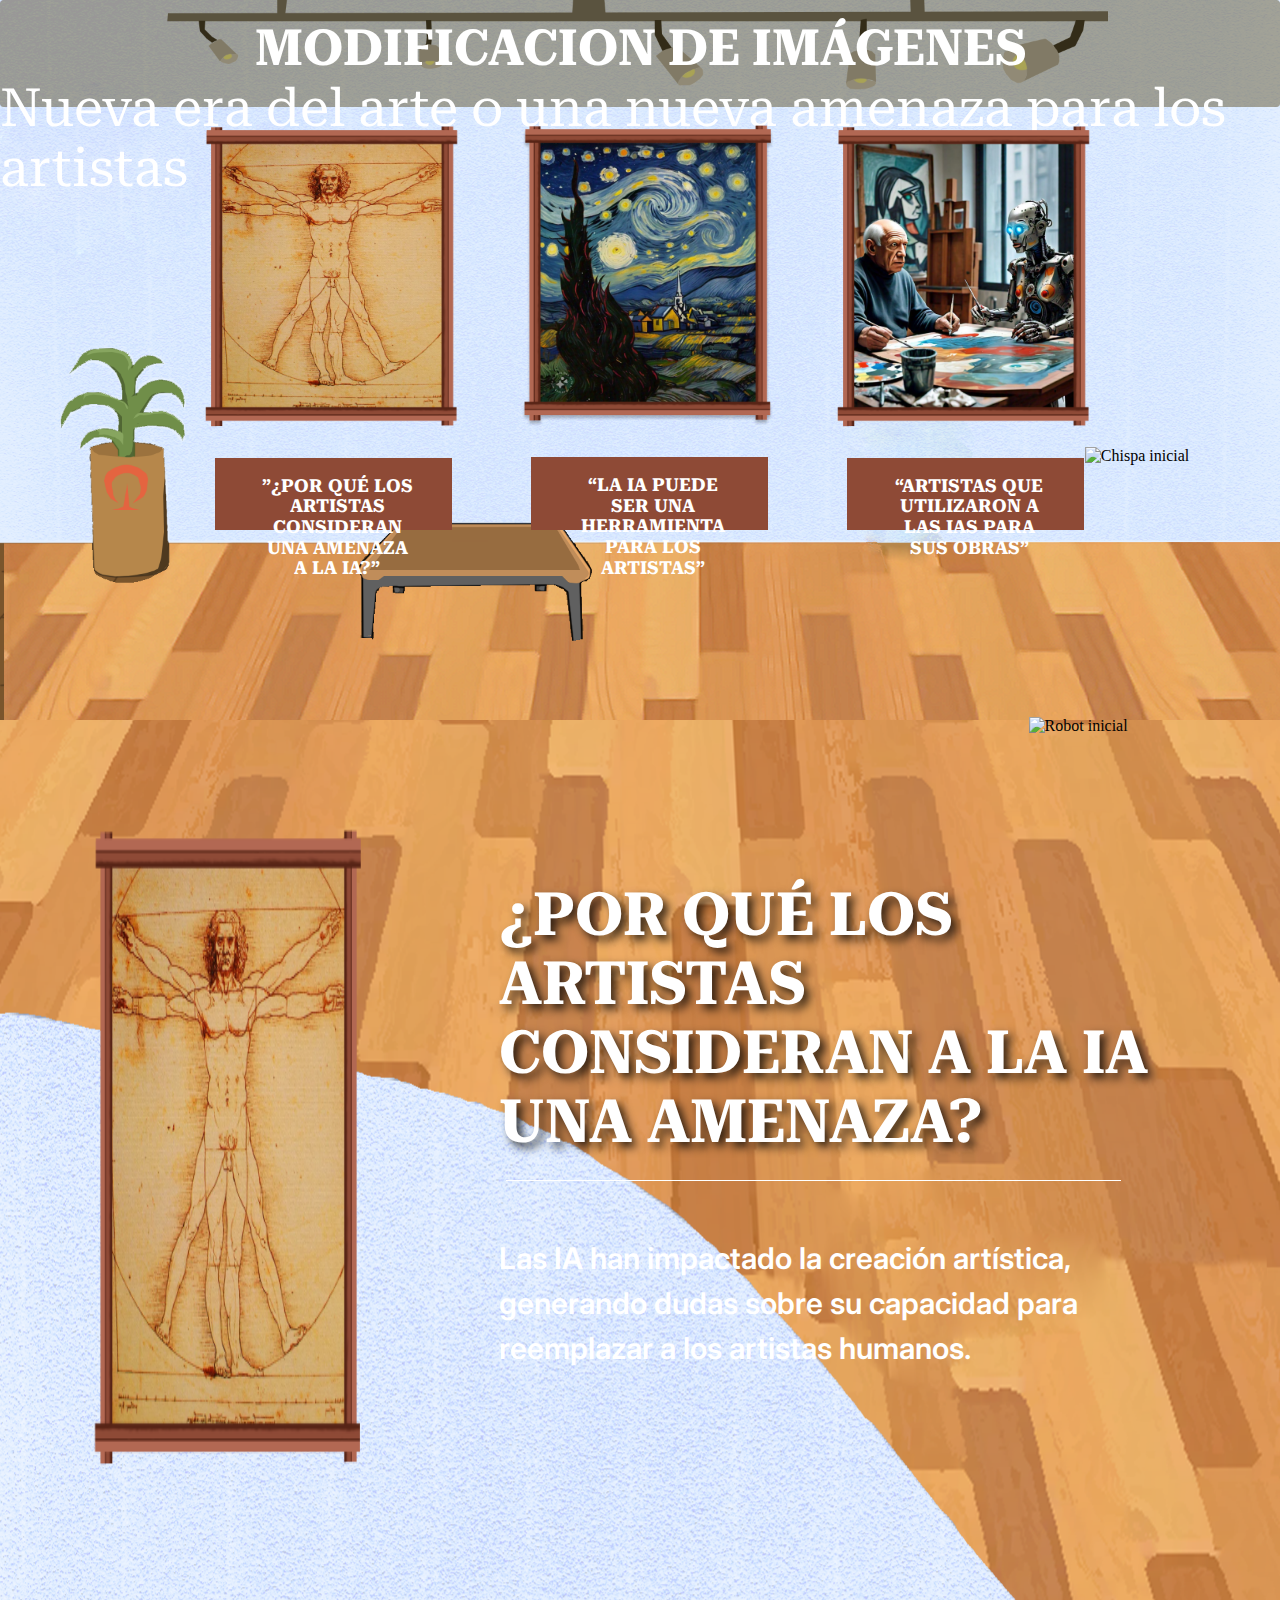
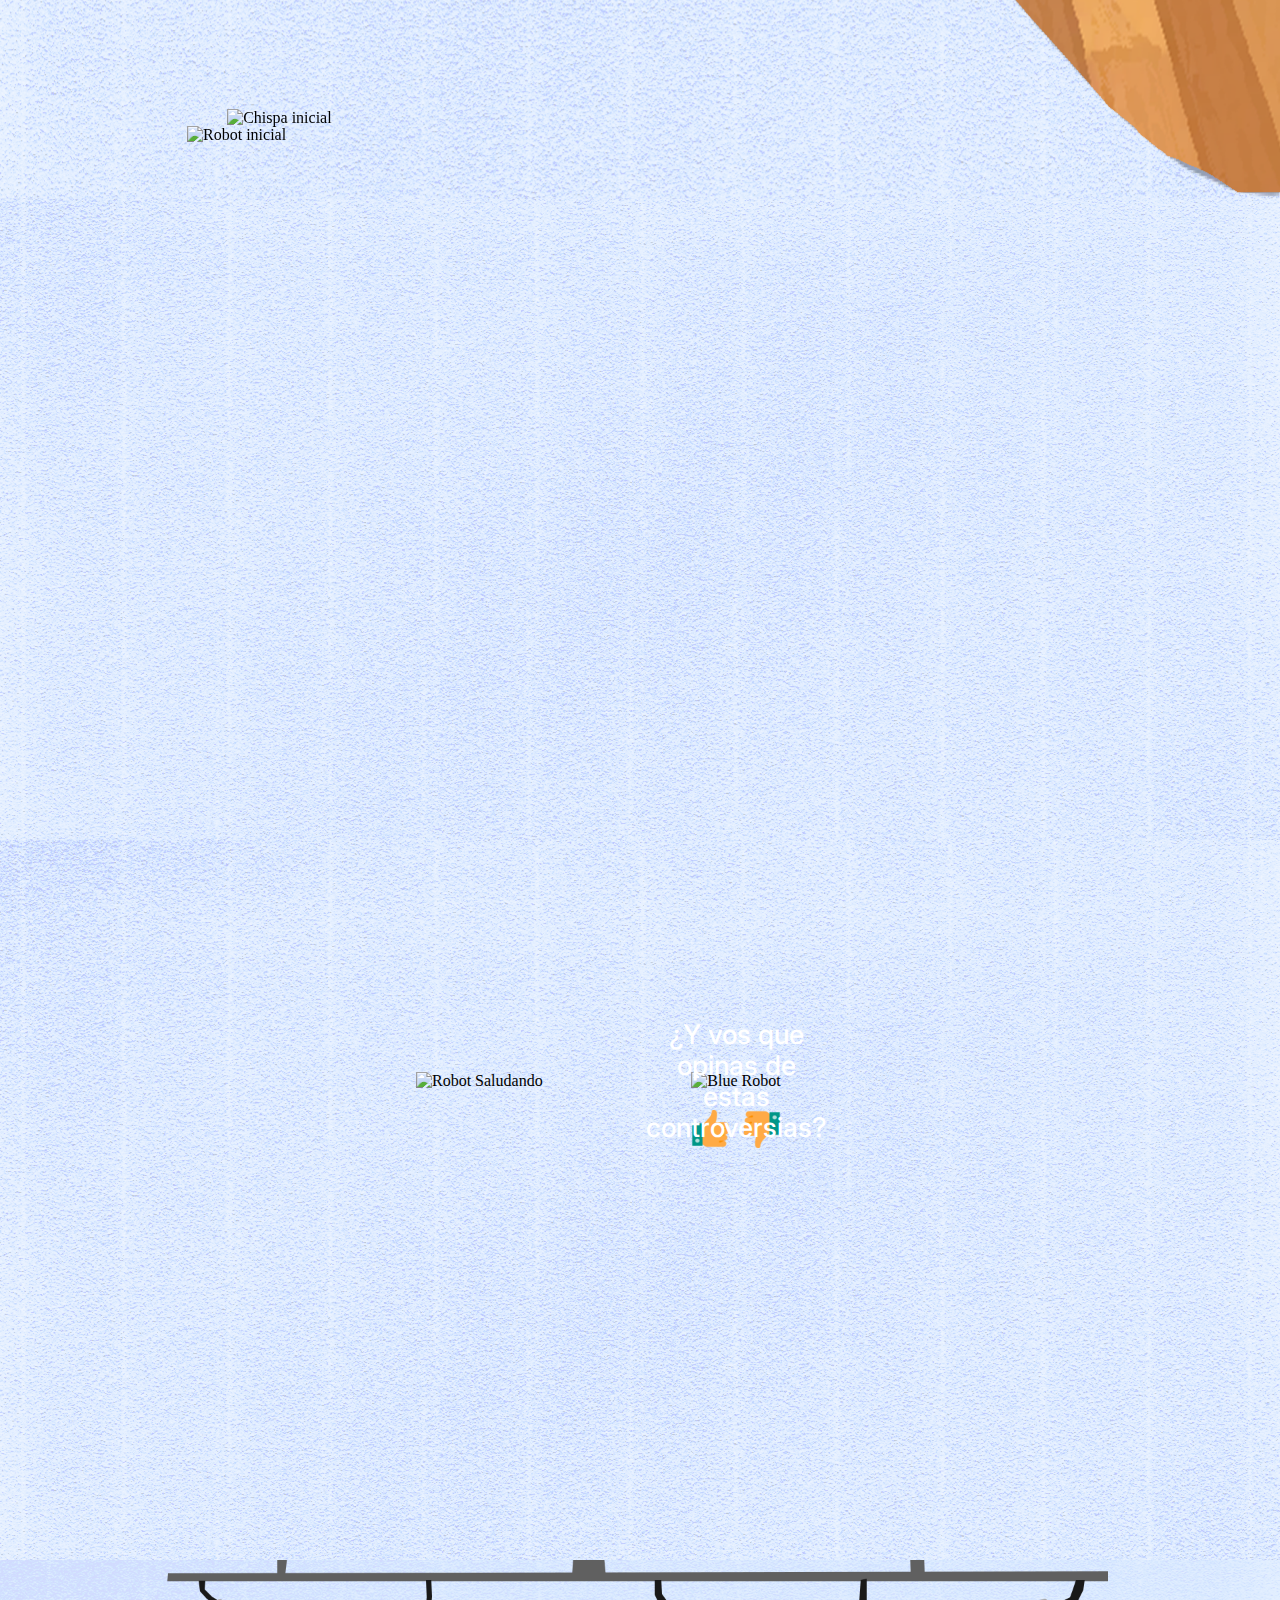
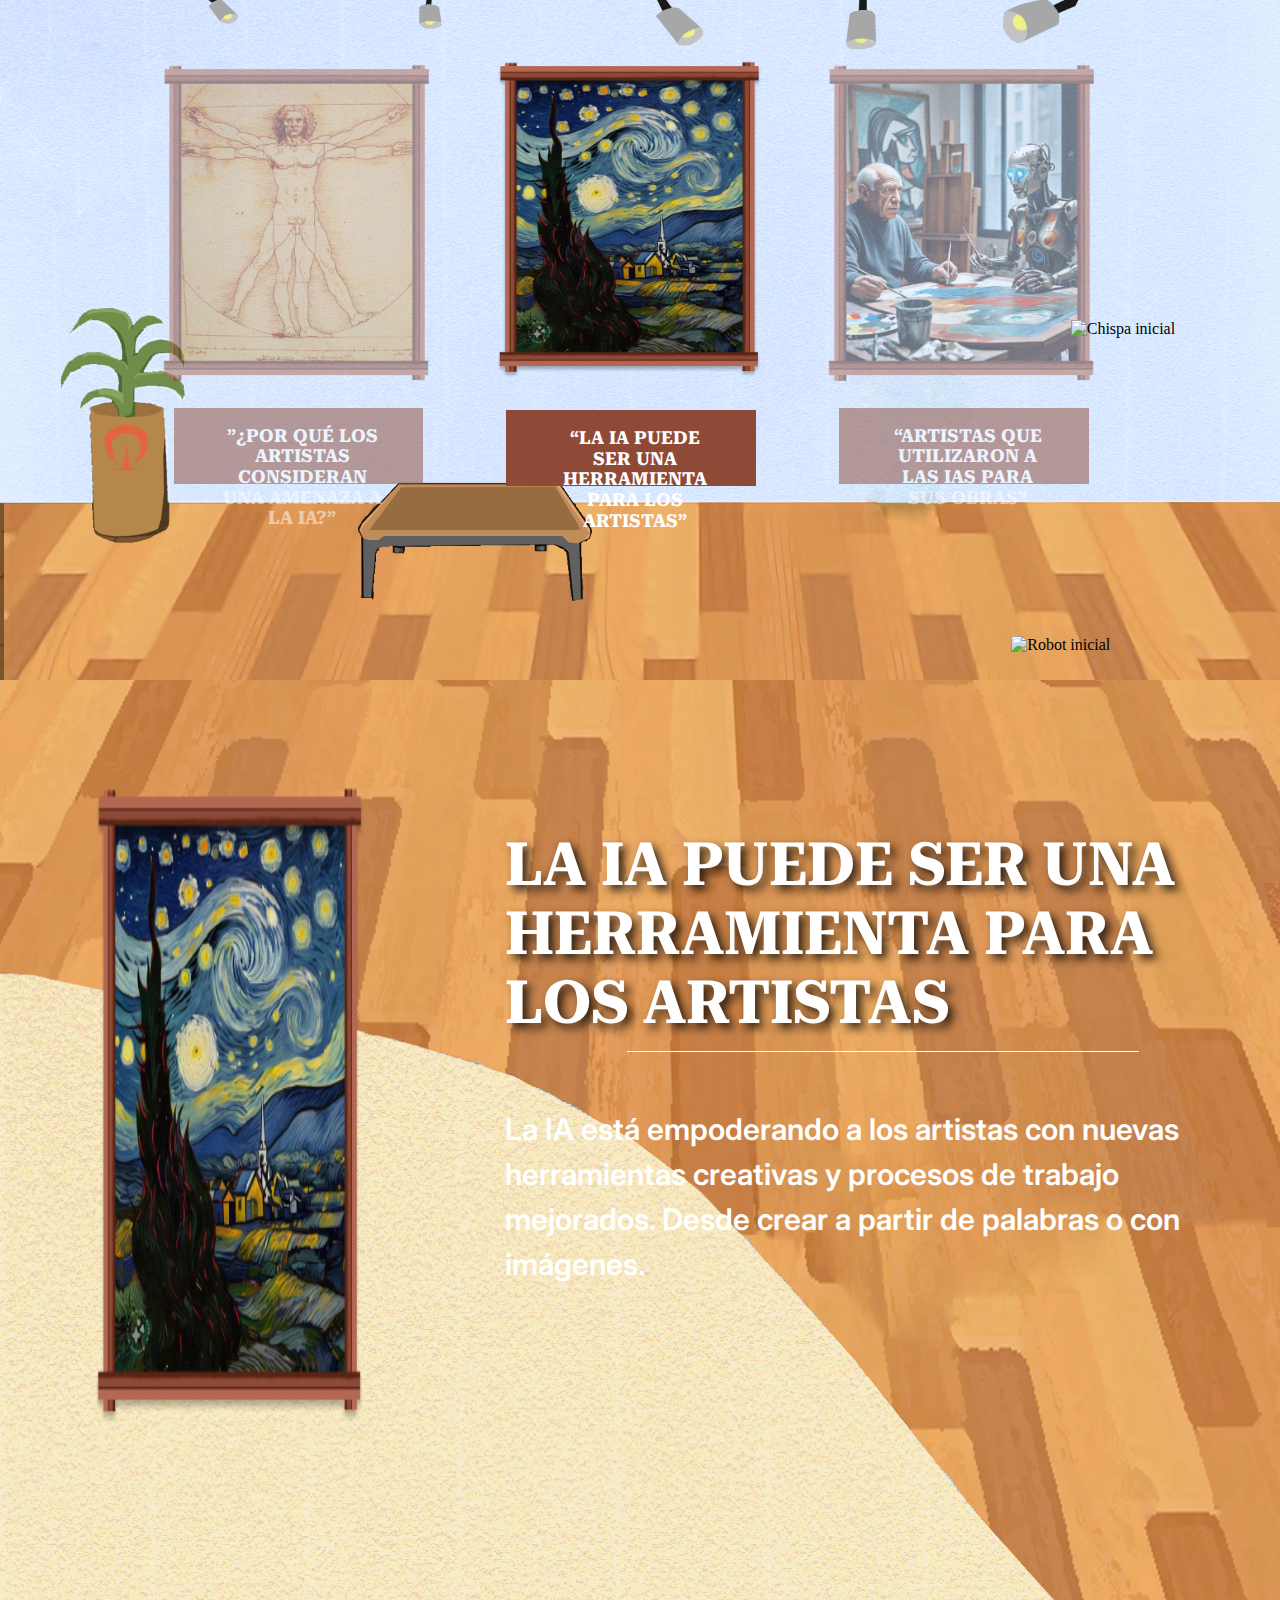
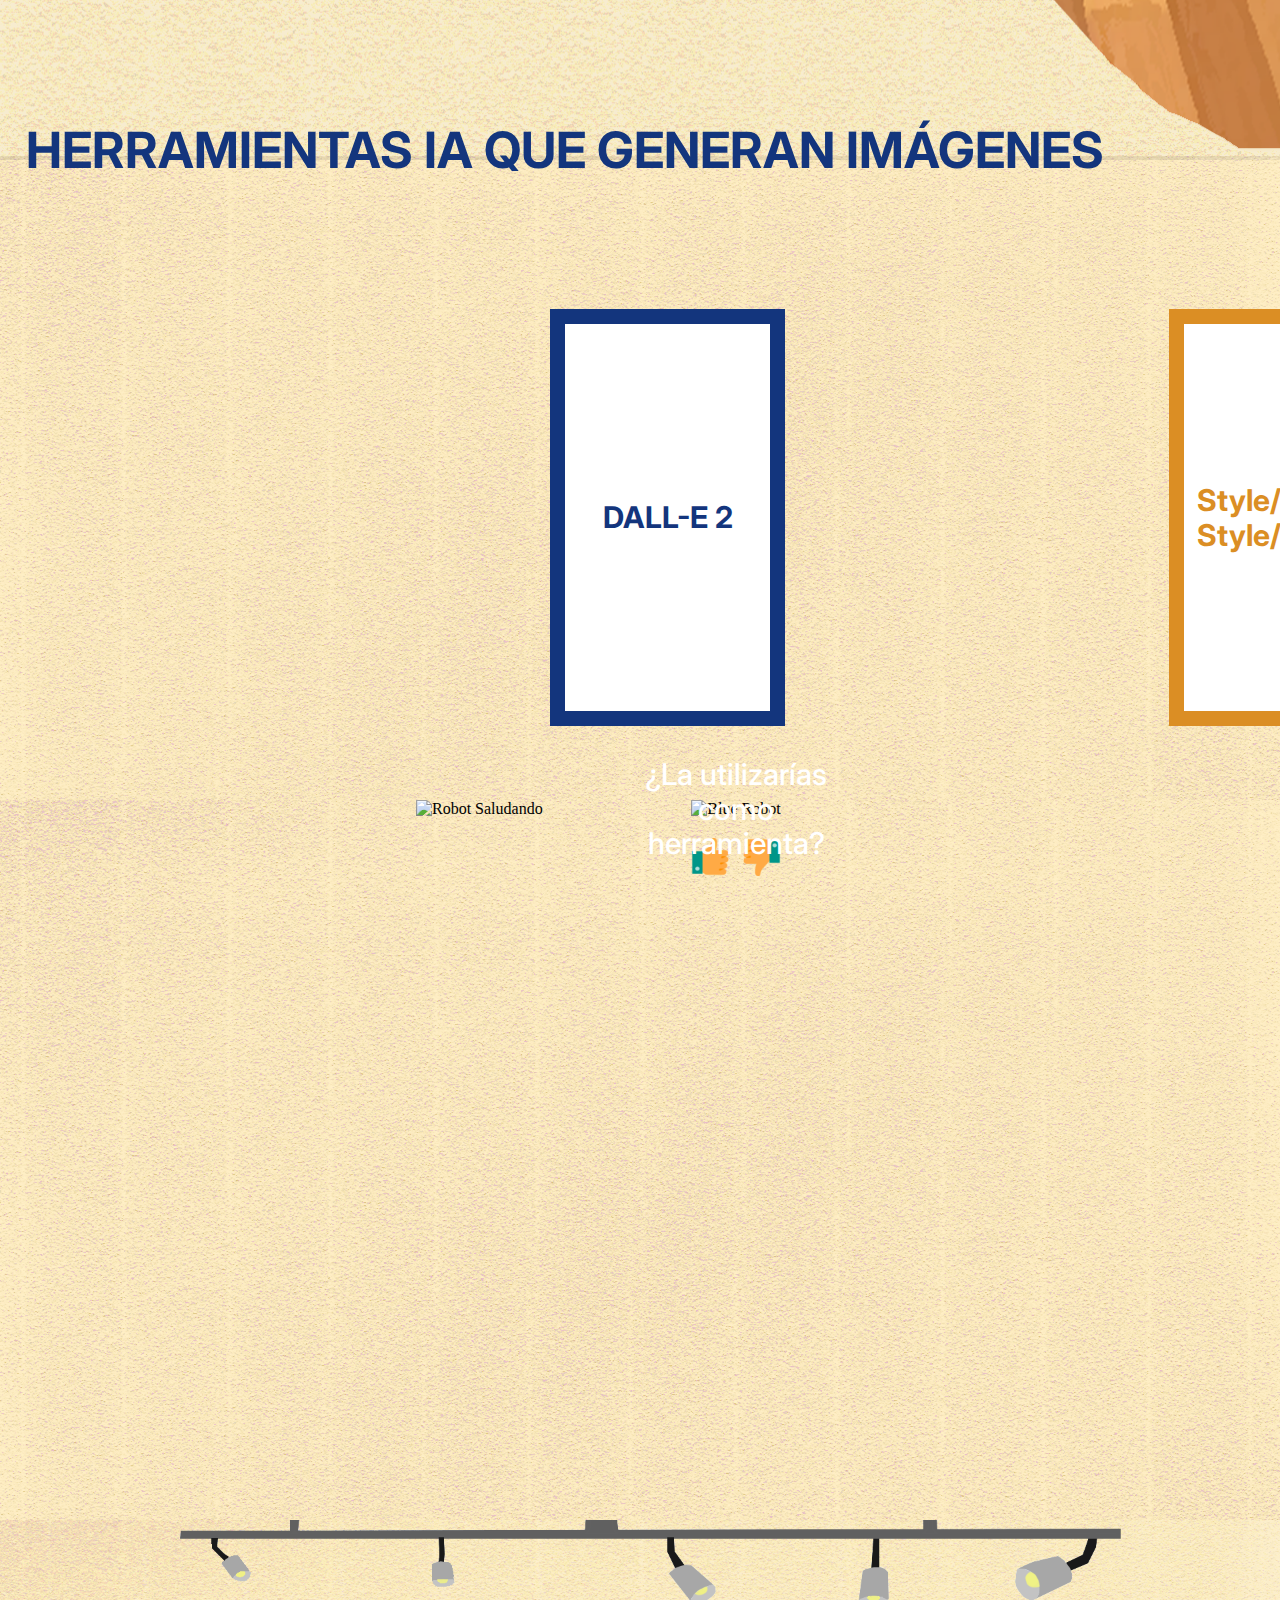
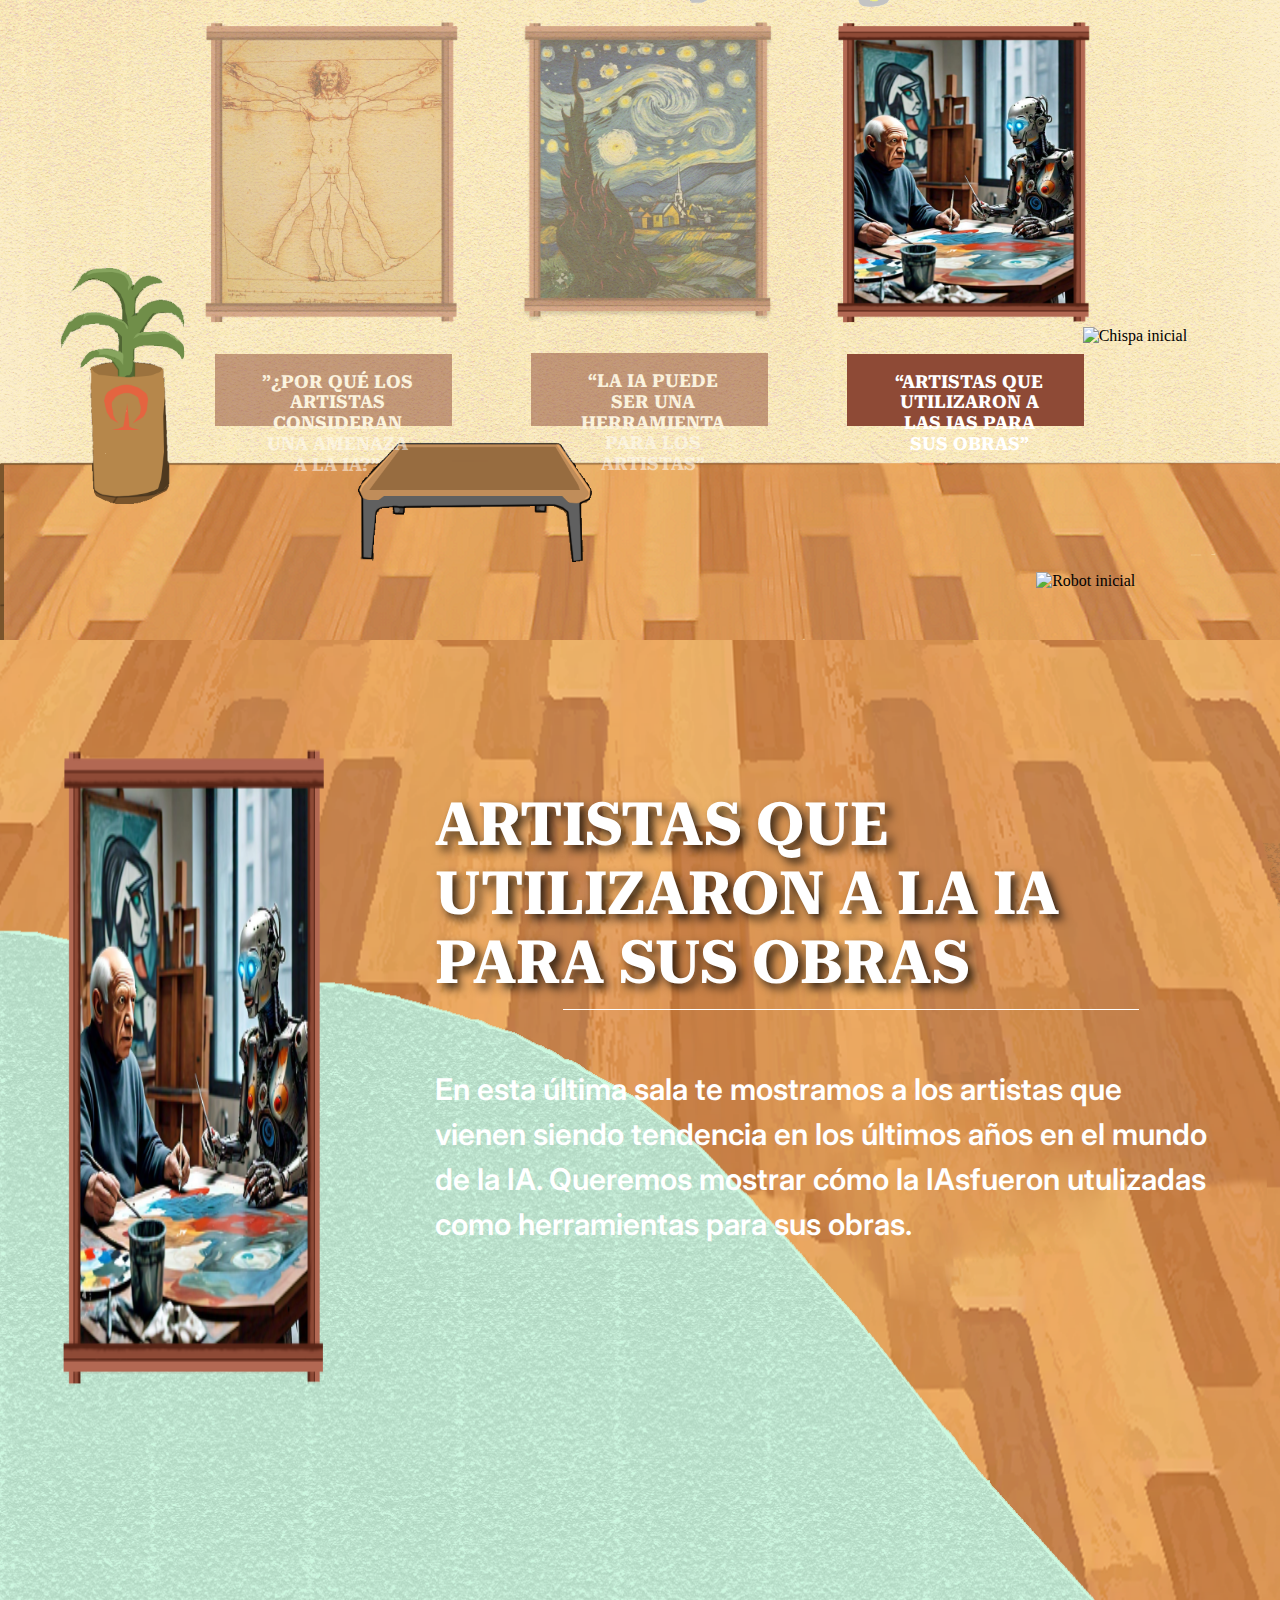
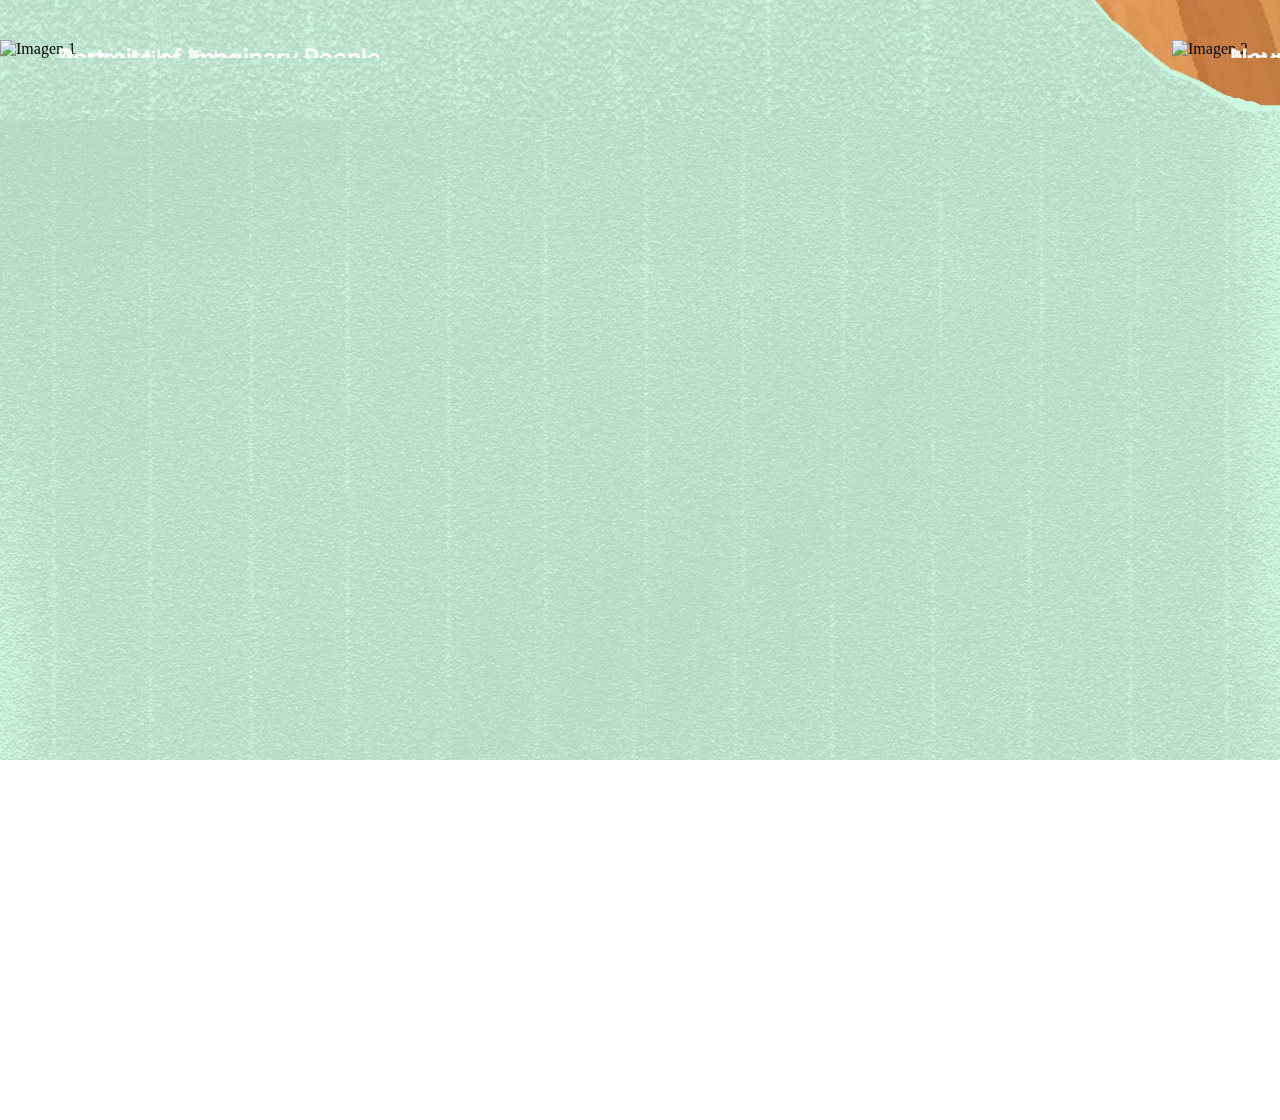
==== commit 2648e4a2: "Add files via upload" ====
--- a/index.html
+++ b/index.html
@@ -1,433 +1,867 @@
-<!-- 1920 x 1080 -->
 <!DOCTYPE html>
-<html lang="es">
-
-<head>
-    <meta charset="UTF-8">
-    <meta name="viewport" content="width=device-width, initial-scale=1.0">
-    <link rel="stylesheet" href="css/estilos.css">
-    <title>Infobae</title>
-</head>
-
-<body>
-
-    <div class="header">
-        <img src="img/logo.png" alt="Infobae Logo">
-        <div class="registro-boton">
-            <a href="#">REGISTRARME</a>
-            <a href="#">INICIAR SESIÓN</a>
+<html lang="en">
+    <head>
+  
+            <meta name="author" content="Talle Multimedia 2 Grupo 7 Turno tarde">
+            <meta name="lenguage" content="es">
+            <meta charset="UTF-8">
+            <meta name="viewport" content="width=device-width, initial-scale=1.0">
+
+            <title>infografia IA</title>
+
+            <!-- linkeo de las hojas de estilo ".css" -->
+
+            <link rel="icon" href="img/Robot/RobotQuieto.png">
+            <link rel="stylesheet" href="Normalize.css">
+            <link rel="stylesheet" type="text/css" href="estilos.css">
+            
+
+            <!-- linkeo de las hojas de javascript".js" -->
+            <script src="javascript.js" defer></script>  <!-- Vincular el archivo JS correctamente -->
+      
+            <link rel="stylesheet" href="https://unpkg.com/swiper/swiper-bundle.min.css"> <!-- JS DEL NUCLEO 3-->
+
+            <!-- linkeo de tipografia desde google fonts-->
+            <link rel="preconnect" href="https://fonts.googleapis.com">
+            <link rel="preconnect" href="https://fonts.gstatic.com" crossorigin>
+            <link href="https://fonts.googleapis.com/css2?family=Roboto+Mono:ital,wght@0,100..700;1,100..700&display=swap" rel="stylesheet">
+
+            <link rel="preconnect" href="https://fonts.googleapis.com">
+            <link rel="preconnect" href="https://fonts.gstatic.com" crossorigin>
+            <link href="https://fonts.googleapis.com/css2?family=Inter:ital,opsz,wght@0,14..32,100..900;1,14..32,100..900&family=Roboto+Serif:ital,opsz,wght@0,8..144,100..900;1,8..144,100..900&display=swap" rel="stylesheet">
+
+            <link rel="preconnect" href="https://fonts.googleapis.com">
+            <link rel="preconnect" href="https://fonts.gstatic.com" crossorigin>
+            <link href="https://fonts.googleapis.com/css2?family=Inter:ital,opsz,wght@0,14..32,100..900;1,14..32,100..900&display=swap" rel="stylesheet">
+
+
+    </head>
+    <body>
+    <header class="MenuInicial">
+
+        <div class="RecorteTema">
+            <img class="blurTitulo" src="img/Fondos/BlurTitulo.png" alt="">
+            <div class="recorte-DivHijo">
+                <h2>MODIFICACION DE IMÁGENES</h2>
+                <p>Nueva era del arte o una nueva amenaza para los artistas</p>
+            </div>
+        </div>
+        
+        <div class="Nucleos">
+            <div class="Menu-Nucleo1">
+                <div class="foto-contenedor">
+                    <a href="#Nucleo1ID">
+                        <img src="img/Menu/Nucleo1.png" alt="" class="foto-hover">
+                    </a>
+                   
+                </div>
+                <div class="Div-rectanguloTitulo">
+                    <img class="rectanguloTitulo"  src="img/Menu/Titulo.png" alt="">
+                    <p>”¿POR QUÉ LOS ARTISTAS CONSIDERAN UNA AMENAZA A LA IA?”</p>
+                </div>
+            </div>
+            <div class="Menu-Nucleo2">
+                <div class="foto-contenedor">
+                    <a href="#Nucleo2ID">
+                        <img src="img/Menu/Nucleo2.png" alt="" class="foto-hover">
+                    </a>
+                </div>
+                <div class="Div-rectanguloTitulo">
+                    <img class="rectanguloTitulo"  src="img/Menu/Titulo.png" alt="">
+                    <p>“LA IA PUEDE SER UNA HERRAMIENTA PARA LOS ARTISTAS”</p>
+                </div>
+            </div>
+            <div class="Menu-Nucleo3">
+                <div class="foto-contenedor">
+                    <a href="#Nucleo3ID">
+                        <img src="img/Menu/Nucleo3.png" alt="" class="foto-hover">
+                    </a>
+                </div>
+                <div class="Div-rectanguloTitulo">
+                    <img class="rectanguloTitulo"  src="img/Menu/Titulo.png" alt="">
+                    <p>“ARTISTAS QUE UTILIZARON A LAS IAS PARA SUS OBRAS”</p>
+                </div>
+            </div>
+
+
+            <div class="RobotMenu">
+                <!-- Input checkbox oculto para alternar entre las imágenes -->
+                <input type="checkbox" id="toggle-robot" class="toggle-checkbox">
+                
+                <!-- Contenedor del robot y la chispa, envueltos en un label para activar el checkbox al hacer clic -->
+                <label class="label-robot" for="toggle-robot">
+                   
+                     <!-- habia texto ahora es un soporte para que robot no se mueva xd -->
+                    <div class="RobotBlur1">
+                
+                    </div>
+                    
+                    <div class="RobotAnimacion1">
+                        <img class="chispa" src="img/Robot/chispa.png" alt="Chispa inicial">
+                        <img class="robot1" src="img/Robot/RobotQuieto.png" alt="Robot inicial">
+                    </div>
+                   
+                </label>
+            
+                <!-- Contenedor de la animación del robot saludando (oculto por defecto) -->
+                <div class="image-animation">
+                    <div class="Div-Burbuja1">
+                        <img class="burbuja" src="img/Robot/bluer-Robot.png" alt="">    
+                        <p>¡Bienvenido! Podés empezar con la primer obra de la izquierda, o con la que llame tu atención.</p>
+                    </div>
+                  
+                    <img class="img1" src="img/Robot/RobotSaludando.png" alt="Imagen 1">
+                    <img class="img2" src="img/Robot/robot03.png" alt="Imagen 2">
+                </div>
+            </div>
+
+
+        </div>
+
+         
+        <img class="Fondo1" src="img/Fondos/Fondo1.png" alt="">
+
+    </header>
+
+    <img class="Fondo2" src="img/Fondos/Fondo2.png" alt=""> 
+
+            <!-- NUCLEO 1 -->
+
+    <section class="Nucleo1">
+
+        <div class="TituloNucleo1-Padre">
+            <div id="Nucleo1ID"  class="Cuadro1-Nucleo1">
+                <img src="img/Menu/Nucleo1.png" alt="">
+            </div>
+            <div class="TituloNucleo1-DivHijo1">
+                <div class="Titulo-Nucleo1">
+                    <h2>¿POR QUÉ LOS ARTISTAS CONSIDERAN A LA IA UNA AMENAZA?</h2>
+                    <hr>
+                    <p>Las IA han impactado la creación artística, generando dudas sobre su capacidad para reemplazar a los artistas humanos.</p>
+                    <img src="img/Nucleo1/bluer.png" alt="">
+                </div>
+            </div>
+        </div>
+
+
+        <!-- Debate NUCLEO 1 -->
+
+       
+        <div class="Debate-DivPadre">
+            <div class="debate-DivHijo1">
+                <div class="Robot15">
+                    <!-- Input checkbox oculto para alternar entre las imágenes -->
+                    <input type="checkbox" id="toggle-robot15" class="toggle-checkbox15">
+                    
+                    <!-- Contenedor del robot y la chispa, envueltos en un label para activar el checkbox al hacer clic -->
+                    <label class="label-robot15" for="toggle-robot15">
+                        <div class="RobotAnimacion15">
+                            <img class="chispa15" src="img/Robot/chispa.png" alt="Chispa inicial">
+                            <img class="robot15" src="img/Robot/RobotQuieto.png" alt="Robot inicial">
+                        </div>
+                    </label>
+            
+                    <!-- Contenedor de la animación del robot saludando (oculto por defecto) -->
+                    <div class="image-animation15">
+                        <img class="img1" src="img/Robot/RobotSaludando.png" alt="Imagen 1">
+                        <img class="img2" src="img/Robot/robot03.png" alt="Imagen 2">
+                        <div class="Div-Burbuja15">
+                            <img class="burbuja15" src="img/Robot/bluer-Robot.png" alt="">
+                            <p>¿Cuál de estas controversias sobre la IA crees que podrían afectar al arte?</p>
+                        </div>
+                    </div>
+                </div>
+            </div>
+            
+            
+        
+            <div class="debate-DivHijo2">
+                <div class="debateCuadro debateCuadro1" onclick="checkAnswer(1)">
+                    <img src="img/Nucleo1/cuadros/Automatizacion/Automatizacion.png" alt="">
+                </div>
+                <div class="debateCuadro debateCuadro2" onclick="checkAnswer(2)">
+                    <img src="img/Nucleo1/cuadros/Originalidad/Originalidad.png" alt="">
+                </div>
+                <div class="debateCuadro debateCuadro3" onclick="checkAnswer(3)">
+                    <img src="img/Nucleo1/cuadros/Rebelion.png" alt="">
+                </div>
+                <div class="debateCuadro debateCuadro4" onclick="checkAnswer(4)">
+                    <img src="img/Nucleo1/cuadros/Deshumanizacion/Deshumanizacion.png" alt="">
+                </div>
+                <div class="debateCuadro debateCuadro5" onclick="checkAnswer(5)">
+                    <img src="img/Nucleo1/cuadros/Clarividencia.png" alt="">
+                </div>
+                <div class="debateCuadro debateCuadro6" onclick="checkAnswer(6)">
+                    <img src="img/Nucleo1/cuadros/Valor/Valor.png" alt="">
+                </div>
+            </div>
+        </div>
+        
+        <!-- Ventana emergente -->
+        <div id="ventanaEmergente" class="ventanaEmergente">
+            <span class="cerrar" onclick="closeventanaEmergente()"><img src="img/Nucleo1/Close.png" alt=""></span>
+            <div class="ventanaEmergente-content">
+                <div class="infoventanaEmergenteMinijuego">
+                    <div class="infoJuegoDiv1" >
+                        <h2></h2>
+                        <img src="" alt="">
+                    </div>
+                    <div class="infoJuegoDiv2">
+                        <img src="" alt="">
+                        <p></p>
+                    </div>  
+                </div>
+                <div class="respuestasventanaEmergenteMinijuego">
+                    <div class="preguntaventanaEmergenteMinijuego">
+                        <p></p>
+                    </div>
+                    <div class="Respuestas">
+                        <div class="respuestaventanaEmergente1">
+                            <img src="" alt="Respuesta 1" id="img1" onclick="mostrarTexto(1)" style="opacity: 1;">
+                        </div>
+                        <div class="respuestaventanaEmergente2">
+                            <img src="" alt="Respuesta 2" id="img2" onclick="mostrarTexto(2)" style="opacity: 0.5;">
+                        </div>
+                        <div class="respuestaventanaEmergente3">
+                            <img src="" alt="Respuesta 3" id="img3" onclick="mostrarTexto(3)" style="opacity: 0.5;">
+                        </div>
+                    </div>
+                </div>
+                
+                <div class="contenedoresRespuestas">
+                    <div class="contenedorTexto1" id="contenedorTexto1">
+                        <p id="parrafoTexto1"></p>
+                    </div>
+                    <div class="contenedorTexto2" id="contenedorTexto2">
+                        <p id="parrafoTexto2"></p>
+                    </div>
+                    <div class="contenedorTexto3" id="contenedorTexto3">
+                        <p id="parrafoTexto3"></p>
+                    </div>
+                    
+                </div>
+               
+                
+        
+            </div>
+        </div>
+  
+       
+        
+        <img class="Fondo3" src="img/Fondos/Fondo4.png" alt="">
+
+         <!-- Encuesta NUCLEO 1 -->
+
+      <div class="Encuesta1-DivPadre">
+        <div class="Encuesta1-DivHijo1">
+            <img src="img/Robot/RobotSaludando.png" alt="Robot Saludando">
+        </div>
+        <div class="Encuesta1-DivHijo2">
+            <div class="EncuestaTexto1">
+                <img src="img/Robot/bluer-Robot.png" alt="Blue Robot">
+                <p>¿Y vos que opinas de estas controversias?</p>
+            </div>
+            <div class="EncuestaBotones1">
+                <div class="BotonLike1" onclick="mostrarPositivo1()">
+                    <img src="img/Encuesta/Like.png" alt="Like">
+                </div>
+                <div class="BotonNoLike1" onclick="mostrarNegativo1()">
+                    <img src="img/Encuesta/NoLike.png" alt="No Like">
+                </div>
+            </div>
+            <div class="EncuestaNegativa1 oculto1" id="encuestaNegativa1">
+                <img src="img/Encuesta/EncuestaNegativa.png" alt="Encuesta Negativa">
+                <p>No te preocupes, Entrepreneur con un informe de la universidad de México menciona que algunos países, el 20% se mantiene esceptica a su uso.</p>
+            </div>
+            <div class="EncuestaPositiva1 oculto1" id="encuestaPositiva1">
+                <img src="img/Encuesta/EncuestaPositiva.png" alt="Encuesta Positiva">
+                <p>La pagina Entrepreneur en un informe de la universidad de México menciona, el 80% de personas de varios paises utiliza IA en su día día.</p>
+            </div>
         </div>
     </div>
 
-    <nav class="hamburguesa">
-        <input type="checkbox" id="menu">
-        <label for="menu"> ☰ </label>
-        <ul>
-          <li>Argentina</li>
-          <li>Colombia</li>
-          <li>España</li>
-          <li>México</li>
-          <li>Perú</li>
-          <li>Mundo</li>
-          <li>Copa America</li>
-          <li>Euro Copa</li>
-          <li>Ultimas Noticias</li>
-          <li>Política</li>
-          <li>Economía</li>
-          <li>Teleshow</li>
-          <li>Deportes</li>
-          <li>Sociedad</li>
-          <li>Policiales</li>
-          <li>Chacra y Campo</li>
-          <li>Movant</li>
-          <LI>Turismo</LI>
-          <li>Tendencias</li>
-          <li>Que puedo ver</li>
-          <li>Educación</li>
-          <li>Podcast</li>
-          <li>Video</li>
-          <li>Juegos</li>
-          <li>Newsletter</li>
-          <li>Cultura</li>
-          <li>Malditos Nerds</li>
-          <li>Tecno</li>
-          <li>Virales</li>
-          <li>Judiciales</li>
-          <li>Salud</li>
-          <li>Autos</li>
-        </ul>
-      </nav>
-<div class="navbar">
-    <div class="dropdown">
-        <button class="dropbtn"> Noticias <img src="img/flecha.png" alt="">
-            <i class="fa fa-caret-down"></i>
-        </button>
-        <div class="dropdown-content">
-            <a href="#">Política</a>
-            <a href="#">Economía </a>
-            <a href="#">Socidad </a>
-        </div>
-    </div> 
-    <div class="dropdown">
-        <button class="dropbtn">Entretenimiento <img src="img/flecha.png" alt="">
-            <i class="fa fa-caret-down"></i>
-        </button>
-        <div class="dropdown-content">
-            <a href="#">Espectáculo</a>
-            <a href="#">Farándula</a>
-            <a href="#">Cine</a>
-            <a href="#">Música</a>
-        </div>
-    </div> 
-    <div class="dropdown">
-        <button class="dropbtn">Deportes <img src="img/flecha.png" alt="">
-            <i class="fa fa-caret-down"></i>
-        </button>
-        <div class="dropdown-content">
-            <a href="#">Fútbol</a>
-            <a href="#">Basquet</a>
-            <a href="#">Tenis</a>
-            <a href="#">Rugby</a>
-            <a href="#">Boxeo</a>
-        </div>
-    </div>
-    <div class="dropdown">
-        <button class="dropbtn">Estilo de vida <img src="img/flecha.png" alt="">
-            <i class="fa fa-caret-down"></i>
-        </button>
-        <div class="dropdown-content">
-            <a href="#">Tecnología</a>
-            <a href="#">Salud</a>
-            <a href="#">Viajes</a>
-            <a href="#">Gastronomía</a>
-        </div>
-    </div>
-    <div class="dropdown">
-        <button class="dropbtn"> Opinión <img src="img/flecha.png" alt="">
-            <i class="fa fa-caret-down"></i>
-        </button>
-        <div class="dropdown-content">
-            <a href="#">Análisis</a>
-            <a href="#">Opinión de expertos</a>
-            
-        </div>
-    </div>
+<img class="Fondo3" src="img/Fondos/Fondo4.png" alt="">
+    </section>
+
+
+  <!-- NUCLEO 2 -->
+
+    <section class="Nucleo2">
+       
+        <div class="Menu2-Nucleos">
+            <div class="Menu2-Nucleo1">
+                <div class="foto-contenedor">
+                    <a href="#Nucleo1ID">   
+                        <img src="img/Menu/Nucleo1.png" alt="" class="foto-hover">
+                    </a>
+                </div>
+                <div class="Div-rectanguloTitulo">
+                    <img class="rectanguloTitulo"  src="img/Menu/Titulo.png" alt="">
+                    <p>”¿POR QUÉ LOS ARTISTAS CONSIDERAN UNA AMENAZA A LA IA?”</p>
+                </div>
+            </div>
+            <div class="Menu2-Nucleo2">
+                <div class="foto-contenedor2">
+                    <a href="#Nucleo2ID"> 
+                        <img src="img/Menu/Nucleo2.png" alt="" class="foto-hover">
+                    </a>
+                </div>
+                <div class="Div-rectanguloTitulo2">
+                    <img class="rectanguloTitulo2"  src="img/Menu/Titulo.png" alt="">
+                    <p>“LA IA PUEDE SER UNA HERRAMIENTA PARA LOS ARTISTAS”</p>
+                </div>
+            </div>
+            <div class="Menu2-Nucleo3">
+                <div class="foto-contenedor">
+                    <a href="#Nucleo3ID">
+                    <img src="img/Menu/Nucleo3.png" alt="" class="foto-hover">
+                </a>
+                </div>
+                <div class="Div-rectanguloTitulo">
+                    <img class="rectanguloTitulo"  src="img/Menu/Titulo.png" alt="">
+                    <p>“ARTISTAS QUE UTILIZARON A LAS IAS PARA SUS OBRAS”</p>
+                </div>
+            </div>
+
+            
+            <div class="RobotMenu2">
+                <!-- Input checkbox oculto para alternar entre las imágenes -->
+                <input type="checkbox" id="toggle-robot2" class="toggle-checkbox2">
+                
+                <!-- Contenedor del robot y la chispa, envueltos en un label para activar el checkbox al hacer clic -->
+                <label class="label-robot2" for="toggle-robot2">
+                   
+                     <!-- habia texto ahora es un soporte para que robot no se mueva xd -->
+                    <div class="RobotBlur2">
+                        
+                    </div>
+                    
+                    <div class="RobotAnimacion2">
+                        <img class="chispa2" src="img/Robot/chispa.png" alt="Chispa inicial">
+                        <img class="robot2" src="img/Robot/RobotQuieto.png" alt="Robot inicial">
+                    </div>
+                   
+                </label>
+            
+                <!-- Contenedor de la animación del robot saludando (oculto por defecto) -->
+                <div class="image-animation2">
+                    <div class="Div-Burbuja2">
+                        <img class="burbuja2" src="img/Robot/bluer-Robot.png" alt="">    
+                        <p>¿Te está gustando el recorrido? Ahora te toca la obra del centro.</p>
+                    </div>
+                  
+                    <img class="img1" src="img/Robot/RobotSaludando.png" alt="Imagen 1">
+                    <img class="img2" src="img/Robot/robot03.png" alt="Imagen 2">
+                </div>
+            </div>
+        </div>
+      
+
+        
+        <img class="Fondo1" src="img/Fondos/Fondo1.png" alt="">
+
+       
+        <!-- Titulo NUCLEO 2 -->
+
+        <img class="Fondo2" src="img/Fondos/Nucleo2Fondo2.png" alt="">
+
+        <div class="TituloNucleo2-Padre">
+            <div id="Nucleo2ID"  class="Cuadro1-Nucleo2">
+                <img src="img/Menu/Nucleo2.png" alt="">
+            </div>
+            <div class="TituloNucleo2-DivHijo1">
+                <div class="Titulo-Nucleo2">
+                    <h1>LA IA PUEDE SER UNA HERRAMIENTA PARA LOS ARTISTAS</h1>
+                    <hr> 
+                    <p>La IA está empoderando a los artistas con nuevas herramientas creativas y procesos de trabajo mejorados. Desde crear a partir de palabras o con imágenes.</p>
+                    <img src="img/Nucleo2/bluer.png" alt="">
+                </div>
+                <div class="TituloImagen-Nucleo2">
+                    <div class="TituloImagen1">
+                        <div>
+                            <img src="img/Nucleo2/letras.png" alt="">
+                        </div>
+                        <div>
+                            <img src="img/Nucleo2/herramientas.png" alt="">
+                        </div>
+                    </div>
+                    <div class="TituloImagen2">
+                        <div>
+                            <img src="img/Nucleo2/fotos.png" alt="">
+                        </div>
+                    </div>
+                </div> 
+            </div>
+        </div>
+
+         
+      
+          <!-- Carrousel NUCLEO 2 -->
+
+          <div class="herramientas">
+            
+            <div class="titutoloCarrousel">
+                <img src="img/Nucleo2/cuadroDecoNucleo2.png" alt="">
+                <h2>HERRAMIENTAS IA QUE GENERAN IMÁGENES</h2>
+            </div>
+            
+            <div class="slider-container">
+                <div class="slider">
+                    <div class="slide0">
+        
+                    </div>
+                    <div class="slide slide-1" onclick="openPopup('DALL-E 2 ', 'img/Nucleo2/Carrousel/logoIA/IA1.png', 'img/Nucleo2/Carrousel/desplegado/img1.png', '<p><strong>País origen:</strong></p><img src=\'img/Nucleo2/Carrousel/Iconos/paises/USA.png\' alt=\'USA\'>','<p><strong>Fundadores:</strong></p><img src=\'img/Nucleo2/Carrousel/Iconos/Windows.png\' alt=\'Microsoft\'>', '<p>Generan imágenes únicas a partir de texto, demostrando la capacidad de la IA para crear arte original.</p>', 'rgb(19, 53, 125)')">
+                        <img src="img/Nucleo2/Carrousel/logoIA/IA1.png" alt="">
+                        <p>DALL-E 2 </p>
+                    </div>
+                    <div class="slide slide-2" onclick="openPopup('Style/GAN', 'img/Nucleo2/Carrousel/logoIA/IA2.png', 'img/Nucleo2/Carrousel/desplegado/img2.png', '<p><strong>País origen:</strong></p><img src=\'img/Nucleo2/Carrousel/Iconos/paises/USA.png\' alt=\'USA\'> ','<p><strong>Fundadores:</strong></p><img src=\'img/Nucleo2/Carrousel/Iconos/NVIDIA.png\' alt=\'Microsoft\'>',' <p>Puede producir imágenes que son más precisas que antes y StyleGAN2 también mejora la calidad de la imagen.</p>', 'rgb(219, 142, 36)')">
+                        <img src="img/Nucleo2/Carrousel/logoIA/IA2.png" alt="">
+                        <p>Style/GAN  <br>
+                            Style/GAN-2</p>
+                    </div>
+                    <div class="slide slide-3" onclick="openPopup('MidJourney', 'img/Nucleo2/Carrousel/logoIA/IA3.png', 'img/Nucleo2/Carrousel/desplegado/img3.png', '<p><strong>País origen:</strong></p><img src=\'img/Nucleo2/Carrousel/Iconos/paises/USA.png\' alt=\'USA\'> ','<p><strong>Fundadores:</strong> David Holz</p>',' <p>Se especializa en la generación de ilustraciones de estilo de anime. Las ilustraciones que genere no tienen licencia y se puede usar como diseño de para anuncios etc.</p>', 'rgb(97, 119, 62)')">
+                        <img src="img/Nucleo2/Carrousel/logoIA/IA3.png" alt="">
+                        <p>MidJourney</p>
+                    </div>
+                    <div class="slide slide-4" onclick="openPopup('Cre8tiveAI', 'img/Nucleo2/Carrousel/logoIA/IA4.png', 'img/Nucleo2/Carrousel/desplegado/img4.png',  '<p><strong>País origen:</strong></p><img src=\'img/Nucleo2/Carrousel/Iconos/paises/japon.png\' alt=\'japon\'> ','<p><strong>Fundadores:</strong> Radious5</p>','<p>Es una plataforma para herramientas de IA como la mejora de imágenes, video fotográfico, caricatura y creación de ilustraciones.</p>', 'rgb(142, 74, 54)')">
+                        <img src="img/Nucleo2/Carrousel/logoIA/IA4.png" alt="">
+                        <p>Cre8tiveAI</p>
+                    </div>
+                    <div class="slide slide-5" onclick="openPopup('Artbreeder', 'img/Nucleo2/Carrousel/logoIA/IA5.png', 'img/Nucleo2/Carrousel/desplegado/img5.png',  '<p><strong>País origen:</strong></p><img src=\'img/Nucleo2/Carrousel/Iconos/paises/USA.png\' alt=\'USA\'> ','<p><strong>Fundadores:</strong> Joel Simón</p>','<p>Al cargar diferentes imágenes puede generar automáticamente diferentes imágenes. Se puede subir ilustraciónes para crear una imagen de una persona irreal, También te permite crear paisajes.</p>', 'rgb(19, 53, 125)')">
+                        <img src="img/Nucleo2/Carrousel/logoIA/IA5.png" alt="">
+                        <p>Artbreeder</p>
+                    </div>
+                </div>
+            </div>
+            
+            <!-- Contenedor del Pop-up -->
+            <div class="popup" id="popup">
+                <div class="popup-content">
+                    <span class="close" onclick="closePopup()"><img src="img/Nucleo2/Carrousel/Iconos/Close.png" alt=""></span>
+                    <div>
+                        <p class="TITULO" id="popup-text" ></p> <!-- TITULO H2 -->
+                        <div class="textoPaises" id="Paises"></div> <!-- info paises -->
+                        <div class="textoFundadores" id="Fundadores"></div> <!-- info fundadores -->
+                        <div class="textoCaracteristicas" id="caracteristicas"></div> <!-- Contenedor para información adicional -->
+                        <button class="BOTON" onclick="showOverlayImage()" >¿Querés ver un ejemplo? </button> <!-- BOTON MUESTRA IMG IA -->
+                    </div>
+                    <div class="logoIA">
+                        <img  id="popup-image" src="" alt="" style="display:none; max-width: 80%; "> <!-- LOGO DE LA IA -->
+                    </div>
+                   
+                  
+                </div>
+            </div>
+            
+            <!-- Contenedor para la imagen que se muestra encima -->
+            <div id="overlay" class="overlay" style="display:none;">
+                <img id="overlay-image" src="" alt="Imagen sobre el pop-up" class="overlay-image">
+                <button onclick="closeOverlay()" class="close-overlay">Cerrar</button>
+            </div>
+        </div>
+        <img class="Fondo3" src="img/Fondos/Nucleo2Fondo4.png" alt="">
+
+
+        <!-- Encuesta NUCLEO 2 -->
+
+       
+        <div class="Encuesta-DivPadre">
+            <div class="Encuesta-DivHijo1">
+                <img src="img/Robot/RobotSaludando.png" alt="Robot Saludando">
+            </div>
+            <div class="Encuesta-DivHijo2">
+                <div class="EncuestaTexto">
+                    <img src="img/Robot/bluer-Robot.png" alt="Blue Robot">
+                    <p>¿La utilizarías como herramienta?</p>
+                </div>
+                <div class="EncuestaBotones">
+                    <div class="BotonLike" onclick="mostrarPositivo()">
+                        <img src="img/Encuesta/Like.png" alt="Like">
+                    </div>
+                    <div class="BotonNoLike" onclick="mostrarNegativo()">
+                        <img src="img/Encuesta/NoLike.png" alt="No Like">
+                    </div>
+                </div>
+                <div class="EncuestaNegativa oculto" id="encuestaNegativa">
+                    <img src="img/Encuesta/EncuestaNegativa.png" alt="Encuesta Negativa">
+                    <p>El 20% de los votantes decide no utilizar la tecnología, pero a veces es bueno probar nuevos métodos.</p>
+                </div>
+                <div class="EncuestaPositiva oculto" id="encuestaPositiva">
+                    <img src="img/Encuesta/EncuestaPositiva.png" alt="Encuesta Positiva">
+                    <p>El 80% de los votantes decide aprovechar cualquier medio y herramienta a su favor para acelerar tiempos.</p>
+                </div>
+            </div>
+        </div>
+        
+        <img class="Fondo3" src="img/Fondos/Nucleo2Fondo4.png" alt="">
+      
+    </section>
+
+
+     <!-- NUCLEO 3 -->
+     <section class="Nucleo3">
+       
+        <div class="Menu3-Nucleos">
+            <div class="Menu3-Nucleo1">
+                <div class="foto-contenedor">
+                    <a href="#Nucleo1ID">   
+                        <img src="img/Menu/Nucleo1.png" alt="" class="foto-hover">
+                    </a>
+                </div>
+                <div class="Div-rectanguloTitulo">
+                    <img class="rectanguloTitulo"  src="img/Menu/Titulo.png" alt="">
+                    <p>”¿POR QUÉ LOS ARTISTAS CONSIDERAN UNA AMENAZA A LA IA?”</p>
+                </div>
+            </div>
+            <div class="Menu3-Nucleo2">
+                <div class="foto-contenedor">
+                    <a href="#Nucleo2ID">   
+                    <img src="img/Menu/Nucleo2.png" alt="" class="foto-hover">
+                </a>
+                </div>
+                <div class="Div-rectanguloTitulo">
+                    <img class="rectanguloTitulo"  src="img/Menu/Titulo.png" alt="">
+                    <p>“LA IA PUEDE SER UNA HERRAMIENTA PARA LOS ARTISTAS”</p>
+                </div>
+            </div>
+            <div class="Menu3-Nucleo3">
+                <div class="foto-contenedor3">
+                    <img src="img/Menu/Nucleo3.png" alt="" class="foto-hover">
+                </div>
+                <div class="Div-rectanguloTitulo3">
+                    <img class="rectanguloTitulo3"  src="img/Menu/Titulo.png" alt="">
+                    <p>“ARTISTAS QUE UTILIZARON A LAS IAS PARA SUS OBRAS”</p>
+                </div>
+            </div>
+
+            <!-- EL ROBOT NO VA ACA PERO SI LO SACO SE ROMPE TODO -->
+            <div class="RobotMenu3">
+                <!-- Input checkbox oculto para alternar entre las imágenes -->
+                <input type="checkbox" id="toggle-robot3" class="toggle-checkbox3">
+                <!-- Contenedor del robot y la chispa, envueltos en un label para activar el checkbox al hacer clic -->
+                <label class="label-robot3" for="toggle-robot3"> 
+                     <!-- habia texto ahora es un soporte para que robot no se mueva xd -->
+                    <div class="RobotBlur3">                        
+                    </div>                    
+                    <div class="RobotAnimacion3">
+                        <img class="chispa3" src="img/Robot/chispa.png" alt="Chispa inicial">
+                        <img class="robot3" src="img/Robot/RobotQuieto.png" alt="Robot inicial">
+                    </div>                   
+                </label>           
+                <!-- Contenedor de la animación del robot saludando (oculto por defecto) -->
+                <div class="image-animation3">
+                    <div class="Div-Burbuja3">
+                        <img class="burbuja3" src="img/Robot/bluer-Robot.png" alt="">    
+                        <p>Ésta es la última sala que verás.
+                            ¡Espero que lo disfrutes!</p>
+                    </div>
+                    <img class="img1" src="img/Robot/RobotSaludando.png" alt="Imagen 1">
+                    <img class="img2" src="img/Robot/robot03.png" alt="Imagen 2">
+                </div>
+            </div>
+        </div>
+
+        <img class="Fondo1" src="img/Fondos/Nucleo2Fondo1.png" alt="">
+<!-- TERMINA ROBOT -->
+
+
+       
+        <!-- Titulo NUCLEO 3 -->
+
+        <img class="Fondo2" src="img/Fondos/Nucleo3Fondo2.png" alt="">
+
+        <div class="TituloNucleo3-Padre">
+            <div id="Nucleo3ID"  class="Cuadro1-Nucleo3">
+                <img src="img/Menu/Nucleo3.png" alt="">
+            </div>
+            <div class="TituloNucleo3-DivHijo1">
+                <div class="Titulo-Nucleo3">
+                    <h1>ARTISTAS QUE UTILIZARON A LA IA PARA SUS OBRAS</h1>
+                    <hr> 
+                    <p>En esta  última  sala te mostramos  a los  artistas que vienen siendo tendencia en los últimos años en el mundo de la IA. Queremos mostrar cómo  la IAsfueron utulizadas como herramientas para sus obras.
+                    </p>
+                    <img src="img/Nucleo3/bluer.png" alt="">
+                </div>
+               
+            </div>
+        </div>
+
+
+<!-- COMIENZA CARRUSEL-->
+<div class="carruselnucleo3">
+        <div class="swiper">
+            <div class="swiper-wrapper">
+                <div class="swiper-slide">
+                    
+                    <div class="card">
+                        <div class="texto-frontal">Portraits of Imaginary People</div> <!-- Texto superior -->
+                        <div class="texto-frontal2">Autor: Mike Tyka</div> <!-- Texto inferior -->
+
+                    <img id="imagen1" src="img/Nucleo3/cuadros/cuadroplaca00.png" alt="Imagen 1">
+                    <div class="textocard-background bg1" id="textocardBackground1">
+                        <div style="margin-top: 32px; margin-left: 32px">Se utiliza GANs para crear su arte, se inspira en la biología y la
+                            naturaleza, colaborando en proyectos de IA y exhibiendo globalmente.</div>
+                        <div>
+                            <img class="imagen-icono" style="margin-top: 32px; margin-left: 32px" src="img/Nucleo3/banderas/Austria.png"
+                                alt="Pequeña imagen 2">
+                            ARS Electronica, Linz
+                        </div>
+                        <div class="dos-columnas" style="margin-left: 32px" >
+                            <div>
+                                <img class="imagen-icono" src="img/Nucleo3/Calendar.png" alt="Pequeña imagen 3">
+                                2017
+                            </div>
+                            <div>
+                                <img class="imagen-icono" src="img/Nucleo3/NVIDIA.png" alt="Pequeña imagen 4">
+                                Gans1
+                            </div>
+                        </div>
+                    </div>
+                </div>
+                </div>
+    
+                <div class="swiper-slide">
+                    <div class="card">
+
+                        <div class="texto-frontal">Neural Zoo</div> <!-- Texto superior -->
+                        <div class="texto-frontal2">Autor: Sofía Crespo</div> <!-- Texto inferior -->
+
+                    <img id="imagen2" src="img/Nucleo3/cuadros/cuadroplaca01.png" alt="Imagen 2">
+                    <div class="textocard-background bg2" id="textBackground2">
+                        <div style="margin-top: 32px; margin-left: 32px">Emplea IA que genera organismos híbridos, desafiando lo orgánico y
+                            artificial. Presenta seres surrealistas creados con redes neuronales, ampliando la imaginación
+                            biológica.</div>
+                        <div>
+                            <img class="imagen-icono" style="margin-top: 32px; margin-left: 32px" src="img/Nucleo3/banderas/USA.png"
+                                alt="Pequeña imagen 2">
+                            CADAF Miami
+                        </div>
+                        <div class="dos-columnas" style="margin-left: 32px">
+                            <div>
+                                <img class="imagen-icono" src="img/Nucleo3/Calendar.png" alt="Pequeña imagen 3">
+                                2018-2020
+                            </div>
+                            <div>
+                                <img class="imagen-icono" src="img/Nucleo3/NVIDIA.png" alt="Pequeña imagen 4">
+                            </div>
+                        </div>
+                    </div>
+                </div>
+                </div>
+    
+                <div class="swiper-slide">
+                    <div class="card">
+
+                        <div class="texto-frontal">Blind Self-Portrait</div> <!-- Texto superior -->
+                        <div class="texto-frontal2">Autor: Alejandro Reben</div> <!-- Texto inferior -->
+
+                    <img id="imagen3" src="img/Nucleo3/cuadros/cuadroplaca02.png" alt="Imagen 3">
+                    <div class="textocard-background bg3" id="textBackground3">
+                        <div style="margin-top: 32px; margin-left: 32px">Utiliza IA para generar autorretratos y ha creado la primera charla
+                            TED escrita por una IA y presentada como un cyborg.</div>
+                        <div>
+                            <img class="imagen-icono" style="margin-top: 32px; margin-left: 32px" src="img/Nucleo3/banderas/USA.png"
+                                alt="Pequeña imagen 2">
+                            Crocker Art Museum
+                        </div>
+                        <div class="dos-columnas" style="margin-left: 32px">
+                            <div>
+                                <img class="imagen-icono" src="img/Nucleo3/Calendar.png" alt="Pequeña imagen 3">
+                                2023
+                            </div>
+                            <div>
+                                <img class="imagen-icono" src="img/Nucleo3/ChatGPT.png" alt="Pequeña imagen 4">
+                                GPT-4
+                            </div>
+                        </div>
+                    </div>
+                </div>
+            </div>
+    
+                <div class="swiper-slide">
+                    <div class="card">
+
+                        <div class="texto-frontal-ultimos">The Uncanny Archive</div> <!-- Texto superior -->
+                        <div class="texto-frontal-ultimos2">Autor: Jake Elwes</div> <!-- Texto inferior -->
+
+                    <img id="imagen4" src="img/Nucleo3/cuadros/cuadroplaca03.png" alt="Imagen 4">
+                    <div class="textocard-background bg4" id="textBackground4" style=" margin: 360px 0px 0px 0px;  height: 450px;">
+                        <div style="margin-top: 32px; margin-left: 32px">Se usa GANs para crear sus obras que exploran la identidad y la
+                            relación humano-máquina, centradas en retratos de figuras.</div>
+                        <div>
+                            <img class="imagen-icono" style="margin-top: 32px; margin-left: 32px" src="img/Nucleo3/banderas/Great Britain.png"
+                                alt="Pequeña imagen 2">
+                            Gazelli Art House
+                        </div>
+                        <div class="dos-columnas" style="margin-left: 32px">
+                            <div>
+                                <img class="imagen-icono" src="img/Nucleo3/Calendar.png" alt="Pequeña imagen 3">
+                                2019
+                            </div>
+                            <div>
+                                <img class="imagen-icono" src="img/Nucleo3/NVIDIA.png" alt="Pequeña imagen 4">
+                            </div>
+                        </div>
+                    </div>
+                </div>
+            </div>
+    
+                <div class="swiper-slide">
+                    <div class="card">
+
+                        <div class="texto-frontal-ultimos">Memories of Passersby I</div> <!-- Texto superior -->
+                        <div class="texto-frontal-ultimos2">Autor: Mario Klingemann</div> <!-- Texto inferior -->
+
+                    <img id="imagen5" src="img/Nucleo3/cuadros/cuadroplaca04.png" alt="Imagen 5">
+                    <div class="textocard-background bg5" id="textBackground5" style=" margin: 362px 0px 0px 0px;  height: 450px;">
+                        <div style="margin-top: 32px; margin-left: 32px">Utiliza GANs y redes neuronales para crear arte innovador que desafía
+                            sistemas establecidos.</div>
+                        <div>
+                            <img class="imagen-icono" style="margin-top: 32px; margin-left: 32px" src="img/Nucleo3/banderas/Spain Flag.png"
+                                alt="Pequeña imagen 2">
+                            Colección Solo
+                        </div>
+                        <div class="dos-columnas" style="margin-left: 32px">
+                            <div>
+                                <img class="imagen-icono" src="img/Nucleo3/Calendar.png" alt="Pequeña imagen 3">
+                                2018
+                            </div>
+                            <div>
+                                <img class="imagen-icono" src="img/Nucleo3/NVIDIA.png" alt="Pequeña imagen 4">
+                            </div>
+                        </div>
+                    </div>
+                </div>
+                </div>
+    
+                <div class="swiper-slide">
+                    <div class="card">
+
+                        <div class="texto-frontal-ultimos">Portrait of Edmond de Belamy</div> <!-- Texto superior -->
+                        <div class="texto-frontal-ultimos2">Autor: Colectivo Obvious</div> <!-- Texto inferior -->
+
+                    <img id="imagen6" src="img/Nucleo3/cuadros/cuadroplaca05.png" alt="Imagen 6">
+                    <div class="textocard-background bg6" id="textBackground6" style=" margin: 362px 0px 0px 0px;  height: 450px;">
+                        <div style="margin-top: 32px; margin-left: 32px">Esta obra del siglo XIX se exhibió siendo la primera obra generada
+                            por IA vendida allí.</div>
+                        <div>
+                            <img class="imagen-icono" style="margin-top: 32px; margin-left: 32px" src="img/Nucleo3/banderas/USA.png"
+                                alt="Pequeña imagen 2">
+                            Christie's NY
+                        </div>
+                        <div class="dos-columnas" style="margin-left: 32px">
+                            <div>
+                                <img class="imagen-icono" src="img/Nucleo3/Calendar.png" alt="Pequeña imagen 3">
+                                2018
+                            </div>
+                            <div>
+                                <img class="imagen-icono" src="img/Nucleo3/NVIDIA.png" alt="Pequeña imagen 4">
+                            </div>
+                        </div>
+                    </div>
+                </div>
+            </div>
+            </div>
+        </div>
 </div>
-    <div class="perfil_tema">
-        <img src="img/portada.png" alt="banner bullrich">
-        <div class="datos">
-            <h2>Patricia Bullrich</h2>
-            <p>Politica 15 Articulos relacionados 20% positivos</p>
-            <p>Actualizado 30 Jun, 2024 23:00pm AR</p>
-        </div>
-    </div>
-    <div class="contenedor-n-principal">
-        <div class="flex-not-tem">
-            <div class="seccion-n-principal">
-                <h2>Lo último</h2>
-                <div class="contenedor-n">
-                    <h3>La Oficina Anticorrupción denunció en Comodoro Py al ex número dos de Patricia Bullrich</h3>
-                    <p>La salida del segundo del Ministerio de Seguridad estalló la interna en el PRO entre Macri y
-                        Bullrich: el vínculo con Milei</p>
-                    <img src="img/bullrich00.jpg" alt="Noticia 1">
-                </div>
-            </div>
-            <!--acordeon-->
-            <section class="contenedor-seccion">
-                <div class="contenedor-acordeon">
-                    <h2 class="no-subrayado">Temas en tendencia</h2>
-                    <div class="acordeon" id="acordeon1">
-                        <input type="checkbox" id="btn-acordeon1" class="btn-acordeon">
-                        <label for="btn-acordeon1" class="acordeon-label">
-                            <div class="acordeon-texto">
-                                <p>Politica</p>
-                                Patricia Bullrich
-                                <p>15 Articulos 20% Positivos</p>
-                            </div>
-                            <span class="icono"><img src="img/flecha.png"></span>
-                        </label>
-                        <div class="contenido-acordeon">
-                            <img src="img/bullrich.jpg" alt="Patricia Bullrich" class="img-acordeon">
-                            <p>La Oficina Anticorrupción denunció en Comodoro Py al ex número dos de Patricia Bullrich
-                            </p>
-                        </div>
-                    </div>
-
-                    <div class="acordeon" id="acordeon2">
-                        <input type="checkbox" id="btn-acordeon2" class="btn-acordeon">
-                        <label for="btn-acordeon2" class="acordeon-label">
-                            <div class="acordeon-texto">
-                                <p>Deportes</p>
-                                Messi
-                                <p>15 Articulos 90% positivos</p>
-                            </div>
-                            <span class="icono"><img src="img/flecha.png"></span>
-                        </label>
-                        <div class="contenido-acordeon">
-                            <img src="img/messi.jpg" alt="Messi" class="img-acordeon">
-                            <p>Chiqui Tapia habló desde el nuevo Museo de AFA en Miami y se refirió al estado físico de
-                                Messi</p>
-                        </div>
-                    </div>
-
-                    <div class="acordeon" id="acordeon3">
-                        <input type="checkbox" id="btn-acordeon3" class="btn-acordeon">
-                        <label for="btn-acordeon3" class="acordeon-label">
-                            <div class="acordeon-texto">
-                                <p>Economía</p>
-                                Dolar
-                                <p>13 Articulos 50% Positivos</p>
-                            </div>
-                            <span class="icono"><img src="img/flecha.png"></span>
-                        </label>
-                        <div class="contenido-acordeon">
-                            <img src="img/dolar.jpg" alt="Dolar" class="img-acordeon">
-                            <p>COTIZACION DEL DÓLAR HOY</p>
-                        </div>
-                    </div>
-
-                    <div class="acordeon" id="acordeon4">
-                        <input type="checkbox" id="btn-acordeon4" class="btn-acordeon">
-                        <label for="btn-acordeon4" class="acordeon-label">
-                            <div class="acordeon-texto">
-                                <p>Tecnología</p>
-                                Iphone
-                                <p>10 Articulos 90%positivos</p>
-                            </div>
-                            <span class="icono"><img src="img/flecha.png"></span>
-                        </label>
-                        <div class="contenido-acordeon">
-                            <img src="img/iphone.jpg" alt="Iphone" class="img-acordeon">
-                            <p>Sorpresa con el iPhone 16, tendría una batería extraíble y se aplicaría a las próximas
-                                generaciones</p>
-                        </div>
-                    </div>
-
-                    <div class="acordeon" id="acordeon5">
-                        <input type="checkbox" id="btn-acordeon5" class="btn-acordeon">
-                        <label for="btn-acordeon5" class="acordeon-label">
-                            <div class="acordeon-texto">
-                                <p>Entretenimiento</p>
-                                Furia
-                                <p>9 Articulos 70% Positivos</p>
-                            </div>
-                            <span class="icono"><img src="img/flecha.png"></span>
-                        </label>
-                        <div class="contenido-acordeon">
-                            <img src="img/furia.jpg" alt="furia" class="img-acordeon">
-                            <p>El encontronazo de Ximena Capristo y La Tora con Furia al aire: “La mejor jugadora es la
-                                que gana”</p>
-                        </div>
-                    </div>
-                    <h2 class="no-subrayado">Mostrar más</h2>
-                </div>
-            </section>
-        </div>
-        <!-- final de acordeon -->
-
-        <!-- shorts de noticias-->
-        <div class="seccion-nc">
-            <div class="conteiner-nc">
-                <h2>Noticias cortas</h2>
-                <div class="stories">
-                    <div class="card-stories">
-                        <img src="img/stories1.png" alt="Noticia corta 1">
-                        <div class="text">
-                            <p>Debate por la Ley Bases, Bullrich desplegará el protocolo antipiquetes.</p>
-                        </div>
-
-                    </div>
-                    <div class="card-stories">
-                        <img src="img/stories2.png" alt="Noticia corta 2">
-                        <div class="text">
-                            <p>Bullrich volvió a permitir los tests de detector de mentiras para los policías que
-                                investiguen a
-                                narcos.</p>
-                        </div>
-                    </div>
-                    <div class="card-stories">
-                        <img src="img/stories3.png" alt="Noticia corta 3">
-                        <div class="text">
-                            <p>Patricia Bullrich habló luego de los incidentes en el Congreso: "Son capaces de destruir
-                                todo".
-                            </p>
-                        </div>
-                    </div>
-                    <div class="card-stories">
-                        <img src="img/stories4.png" alt="Noticia corta 4">
-                        <div class="text">
-                            <p>El pedido de Patricia Bullrich que respaldó Milei en el comienzo del paro: "Hoy no
-                                paremos".
-                            </p>
-                        </div>
-                    </div>
-                </div>
-            </div>
-            <!--seccion de likes-->
-            
-                <div class="opinion">
-                    <h2>Opinión de la gente</h2>
-            
-                    <div class="opinion-section">
-                        <h3>La más querida</h3>
-                        <div class="opinion-item">
-                            <img src="img/bullrich.jpg" alt="Patricia Bullrich">
-                            <div>
-                                <div class="text">
-                                    <p>Patricia Bullrich formalizó la denuncia en la Oficina Anticorrupción contra su ex Secretario de Seguridad</p>
-                                </div>
-                                <div class="progress-bar">
-                                    <div class="progress-bar-inner" style="width: 80%;"></div>
-                                </div>
-                                <div class="thumbs">
-                                    <div class="thumb">
-                                        <img src="img/like2.png" alt="Thumb Up">
-                                        <span>80%</span>
-                                    </div>
-                                    <div class="thumb">
-                                        <img src="img/dislike2.png" alt="Thumb Down">
-                                        <span>20%</span>
-                                    </div>
-                                </div>
-                            </div>
-                        </div>
-                    </div>
-            
-                    <div class="opinion-section">
-                        <h3>La más odiada</h3>
-                        <div class="opinion-item">
-                            <img src="img/bullrich01.jpg" alt="Patricia Bullrich">
-                            <div>
-                                <div class="text">
-                                    <p>Patricia Bullrich encabezó un operativo en Corrientes: "No tenemos datos de Loan"</p>
-                                </div>
-                                <div class="progress-bar">
-                                    <div class="progress-bar-inner" style="width: 9%; background-color: red;"></div>
-                                </div>
-                                <div class="thumbs">
-                                    <div class="thumb">
-                                        <img src="img/like2.png" alt="Thumb Up">
-                                        <span>9%</span>
-                                    </div>
-                                    <div class="thumb">
-                                        <img src="img/dislike2.png" alt="Thumb Down">
-                                        <span>81%</span>
-                                    </div>
-                                </div>
-                            </div>
-                        </div>
-                    </div>
-            
-                </div>
-        </div>
-        <!--termina parte de likes-->
-
-        <div class="seccion-nl-3">
-            <h2>Noticias</h2>
-            <div class="row-n3">
-                <div class="card">
-                    <img src="img/bullrich01.jpg" alt="Noticia 1">
-                    <p>La salida del segundo del Ministerio de Seguridad estalló la interna en el PRO entre Macri y
-                        Bullrich: el vínculo con Milei</p>
-                </div>
-                <div class="card">
-                    <img src="img/bullrich02.jpg" alt="Noticia 2">
-                    <p>Búsqueda de Loan: Patricia Bullrich viajará a Paraguay para reunirse con la policía local</p>
-                </div>
-                <div class="card">
-                    <img src="img/bullrich03.png" alt="Noticia 3">
-                    <p>Bullrich nombra a experta en El Salvador y Honduras como nueva secretaria de Seguridad</p>
-                </div>
-            </div>
-        </div>
-
-        <div class="seccion-nl-4">
-            <div class="row-n4">
-                <div class="card-n4">
-                    <img src="img/bullrich04.jpg" alt="Noticia 4">
-                    <p>Patricia Bullrich designó a Alejandra Monteoliva como nueva Secretaria de Seguridad</p>
-                </div>
-                <div class="card-n4">
-                    <img src="img/bullrich05.png" alt="Noticia 5">
-                    <p>Qué pasa con el rastreo de perros en el caso Loan: la prueba más fuerte de los fiscales y las
-                        dudas de Patricia Bullrich</p>
-                </div>
-                <div class="card-n4">
-                    <img src="img/bullrich06.png" alt="Noticia 6">
-                    <p>Patricia Bullrich formalizó la denuncia en la Oficina Anticorrupción contra su ex Secretario de
-                        Seguridad</p>
-                </div>
-                <div class="card-n4">
-                    <img src="img/bullrich07.png" alt="Noticia 7">
-                    <p>Patricia Bullrich echó a su número dos y lo denunció ante la OA por sospechas sobre una
-                        licitación para el Servicio Penitenciario</p>
-                </div>
-            </div>
-        </div>
-
-        <div class="seccion-nl-3">
-            <div class="row-n3">
-                <div class="card">
-                    <img src="img/bullrich08.png" alt="Noticia 8">
-                    <p>La salida del segundo del Ministerio de Seguridad estalló la interna en el PRO entre Macri y
-                        Bullrich: el vínculo con Milei</p>
-                </div>
-                <div class="card">
-                    <img src="img/bullrich09.png" alt="Noticia 9">
-                    <p>Búsqueda de Loan: Patricia Bullrich viajará a Paraguay para reunirse con la policía local</p>
-                </div>
-                <div class="card">
-                    <img src="img/bullrich10.png" alt="Noticia 10">
-                    <p>Bullrich nombra a experta en El Salvador y Honduras como nueva secretaria de Seguridad</p>
-                </div>
-            </div>
-        </div>
-
-
-    </div>
-
-    <footer>
-        <div class="footer-contenedor">
-            <div class="footer-seccion">
-                <img src="img/logo.png" alt="Infobae logo">
-                <div class="footer-iconos">
-                    <a href="#"><img src="img/facebook.png" alt="Facebook"></a>
-                    <a href="#"><img src="img/x.png" alt="X"></a>
-                    <a href="#"><img src="img/whatsapp.png" alt="Whatsapp"></a>
-                    <a href="#"><img src="img/youtube.png" alt="Youtube"></a>
-                    <a href="#"><img src="img/telegram.png" alt="Telegram"></a>
-                    <a href="#"><img src="img/linkedin.png" alt="Linkedin"></a>
-                </div>
-            </div>
-            <div class="footer-seccion">
-                <h3>Secciones</h3>
-                <a href="#">América</a>
-                <a href="#">Colombia</a>
-                <a href="#">España</a>
-                <a href="#">México</a>
-                <a href="#">RSS</a>
-                <a href="#">Perú</a>
-                <a href="#">Últimas Noticias</a>
-            </div>
-            <div class="footer-seccion">
-                <h3>Contáctenos</h3>
-                <a href="#">Contacto</a>
-                <a href="#">Redacción</a>
-                <a href="#">Contacto comercial</a>
-                <a href="#">Media Kit</a>
-                <a href="#">Empleo</a>
-            </div>
-            <div class="footer-seccion">
-                <h3>Legales</h3>
-                <a href="#">Términos y Condiciones</a>
-                <a href="#">Política de Privacidad</a>
-            </div>
-        </div>
-        <div class="footer-bottom">
-            Todos Los Derechos Reservados © 2024 Infobae
-        </div>
-    </footer>
-
-</body>
-
+
+<!-- FIN CARRUSEL-->
+
+
+        <img class="Fondo3" src="img/Fondos/Nucleo3Fondo4.png" alt="">
+      
+    </section>
+
+     <script src="https://unpkg.com/swiper/swiper-bundle.min.js"></script>
+
+     <script>
+     const swiper = new Swiper('.swiper', {
+        loop: true,
+        slidesPerView: 1.2, // Muestra 1.2 slides
+        spaceBetween: 20, // Espacio entre slides
+
+    });
+
+    document.querySelectorAll('.swiper-slide img').forEach(img => {
+        img.addEventListener('click', function () {
+            const currentTextocardBackground = this.nextElementSibling;
+            const allTextocardBackgrounds = document.querySelectorAll('.textocard-background');
+
+            allTextocardBackgrounds.forEach(bg => {
+                if (bg !== currentTextocardBackground) {
+                    bg.classList.remove('texto-visible');
+                }
+            });
+
+            currentTextocardBackground.classList.toggle('texto-visible');
+        });
+    });
+   </script> 
+
+
+    <!-- NUCLEO 3 
+
+    <section class="Nucleo3">
+        <div class="Menu3-Nucleos">
+            <div class="Menu-Nucleo2">
+                <div class="foto-contenedor">
+                    <img src="img/Menu/Nucleo1.png" alt="" class="foto-hover">
+                </div>
+                <div class="Div-rectanguloTitulo">
+                    <img class="rectanguloTitulo"  src="img/Menu/Titulo.png" alt="">
+                    <p>”¿POR QUÉ LOS ARTISTAS CONSIDERAN UNA AMENAZA A LA IA?”</p>
+                </div>
+            </div>
+            <div class="Menu-Nucleo2">
+                <div class="foto-contenedor">
+                    <img src="img/Menu/Nucleo2.png" alt="" class="foto-hover">
+                </div>
+                <div class="Div-rectanguloTitulo">
+                    <img class="rectanguloTitulo"  src="img/Menu/Titulo.png" alt="">
+                    <p>“LA IA PUEDE SER UNA HERRAMIENTA PARA LOS ARTISTAS”</p>
+                </div>
+            </div>
+            <div class="Menu-Nucleo3">
+                <div class="foto-contenedor">
+                    <img src="img/Menu/Nucleo3.png" alt="" class="foto-hover">
+                </div>
+                <div class="Div-rectanguloTitulo">
+                    <img class="rectanguloTitulo"  src="img/Menu/Titulo.png" alt="">
+                    <p>“ARTISTAS QUE UTILIZARON A LAS IAS PARA SUS OBRAS”</p>
+                </div>
+            </div>
+        </div>
+
+        <div class="RobotMenu3">
+            <img class="robot1" src="img/Robot/RobotQuieto.png" alt="">
+        </div>
+        <img class="Fondo1" src="img/Fondos/Nucleo2Fondo1.png" alt="">
+
+         Titulo NUCLEO 3 
+
+
+         <img class="Fondo2" src="img/Fondos/Nucleo3Fondo2.png" alt="">
+         <div class="TituloNucleo3-Padre">
+             <div class="Cuadro1-Nucleo3">
+                 <img src="img/Menu/Nucleo3.png" alt="">
+             </div>
+                     <div class="TituloNucleo3-DivHijo1">
+                         <div class="Titulo-Nucleo3">
+                             <h1>LA IA PUEDE SER UNA HERRAMIENTA PARA LOS ARTISTAS</h1>
+                             <img src="img/Fondos/BlurSubtitulo.png" alt="">
+                         </div>
+                         <div class="TituloNucleo3-DivHijo2">
+                             <div class="Cuadro2-Nucleo1">
+                                 <img src="img/Menu/Nucleo1.png" alt="">
+                             </div>
+                             <div class="Cuadro3-Nucleo2">
+                                 <img src="img/Menu/Nucleo2.png" alt="">
+                             </div>
+                     </div>
+             </div>
+         </div>
+
+    </section>-->
+
+    </body>
 </html>--- a/estilos.css
+++ b/estilos.css
@@ -0,0 +1,2473 @@
+::-webkit-scrollbar {
+    display: none;
+}
+
+
+/**************************** MENUUU ******************************************/
+header{
+    display: block;
+    position: relative;
+    width: 100%;
+    margin: 0;
+    padding: 0;
+    gap: 0;
+    border: 0;
+  
+}
+
+.recorte-DivHijo{
+    width: 100%;
+    position: absolute;
+    z-index: 15;
+    display: flex;
+    flex-direction: column;
+    justify-content: center;
+    align-items: center;
+    padding-top: 20px;
+}
+
+.RecorteTema h2{
+    margin: 0;
+    font-weight: bold;
+    font-family: "Roboto Serif", serif;
+    color: rgb(255, 255, 255);
+    font-size: 50px;
+    
+
+}
+
+.RecorteTema p{
+    margin: 0;
+    font-family: "Roboto Serif", serif;
+    color: rgb(255, 255, 255);
+    font-size: 53px;
+
+
+}
+
+.blurTitulo{
+    width: 100%;
+    z-index: 5;
+    position: absolute;
+}
+.Fondo1{
+    display: block;
+    position: relative;
+    width: 100%;
+    margin: 0;
+    padding: 0;
+    gap: 0;
+    border: 0;
+    z-index: 1;
+    
+}
+
+.Nucleos{
+    position: absolute;
+    margin-top: 50px;
+    margin-left: 50px;
+    padding: 0;
+    width: 95%;
+    height: 70%;
+    position: absolute;
+    z-index: 15;
+    display: flex;
+    justify-content: center;
+}
+
+.Menu-Nucleo1, .Menu-Nucleo2, .Menu-Nucleo3{
+    width: 26%;
+    display: flex;
+    flex-direction: column;
+    justify-content:  center;
+    align-items: center;
+}
+
+
+.Div-rectanguloTitulo{
+    margin-right: 3%;
+    width: 75%;
+    display: flex;
+    justify-content: center; 
+}
+.rectanguloTitulo{
+    margin-right: 3%;
+    display: flex;
+    justify-content: center; 
+}
+
+.Div-rectanguloTitulo p {
+    position: absolute ;
+    width: 13%;
+    color: rgb(255, 255, 255);
+    font-size: 18px;
+    text-align: center;
+    font-weight: bold;
+    font-family: "Roboto Serif", serif;
+}
+
+
+/* Menu nucleo1 hover imagen*/
+.foto-contenedor
+{
+    width: auto;
+    overflow: hidden;
+}
+
+.foto-hover {
+    width: 100%;
+    transition: transform 0.3s ease-in-out;
+  }
+
+  .foto-hover:hover {
+    transform: scale(1.2); 
+    opacity: 1;
+  }
+
+
+
+
+
+/* Estilos del contenedor del robot*/
+.RobotMenu {
+    width: 50%;
+    height: 31%;
+    left: 52%;
+    top: 105%;
+    position: absolute;
+    z-index: 15;
+    display: flex;
+    flex-direction: column;
+    align-items: end;
+    justify-content: end;
+}
+
+
+
+.toggle-checkbox {
+    display: none; /* Oculta el checkbox */
+    z-index: 100;
+}
+
+.label-robot{
+    display: flex;
+    flex-direction: row;
+    align-items: center;
+    width: 82%;
+   
+    z-index: 100;
+}
+
+.RobotBlur1{
+    width: 40%;
+    height: 100%;
+
+}
+
+
+.RobotAnimacion1{
+    z-index: 100;
+    width: 50%;
+    display: flex;
+    flex-direction: column;
+    align-items: center;
+}
+
+
+
+.robot1, .robot1-alt {
+    width: 70%;
+    cursor: pointer;
+    transition: opacity 0.5s ease;
+}
+
+.chispa, .chispa-alt { 
+    bottom:173%;
+    left: 66.2%;
+    position: absolute;
+    animation: pulse 0.7s infinite ease-in-out; /* Animación de pulso */
+    transition: opacity 0.5s ease;
+}
+
+.chispa-alt, .robot1-alt {
+    opacity: 0; /* Las imágenes alternas están ocultas inicialmente */
+}
+
+
+/* Animación de pulso para la chispa */
+@keyframes pulse {
+    50% {
+        transform: scale(1.1);
+    }
+    100% {
+        transform: scale(1);
+    }
+}
+
+/* Ocultar las imágenes iniciales y mostrar las alternas cuando el checkbox esté marcado */
+.toggle-checkbox:checked + label .robot1 {
+    opacity: 0; /* Oculta la imagen inicial del robot */
+}
+
+.toggle-checkbox:checked + label .chispa {
+    opacity: 0; /* Oculta la chispa inicial */
+}
+
+.toggle-checkbox:checked ~ .robot1-alt {
+    opacity: 1; /* Muestra la imagen alterna del robot */
+}
+
+.toggle-checkbox:checked ~ .chispa-alt {
+    opacity: 1; /* Muestra la chispa alterna */
+}
+
+/* Estilos del contenedor de animación del robot saludando */
+.image-animation {
+    margin-right: 3%;
+    margin-bottom: 1%;
+    bottom: 63%;
+    right: 8%;
+    width: 70%;
+    height: 50%;
+    display: flex;
+    flex-direction: column;
+    align-items: end;
+    justify-content: center;
+    position: absolute;
+    z-index: 15;
+   
+    opacity: 0; /* Inicialmente oculto */
+    transition: opacity 0.5s ease; /* Transición suave al aparecer */
+}
+
+.toggle-checkbox:checked ~ .image-animation {
+   
+    opacity: 1; /* Muestra el contenedor de la animación al hacer clic */
+}
+
+/* Estilos de las imágenes que se alternan */
+.img1, .img2 {
+    margin-right: 2%;
+    position: absolute;
+   
+    opacity: 0;
+    transition: opacity 0.5s ease;
+}
+
+.img1 {
+    width: 43.5%;
+    animation: alternar 0.4s infinite ease-in-out; /* Animación de 0.3 segundos */
+}
+
+.img2 {
+    width: 44%;
+    animation: alternar-reverse 0.4s infinite ease-in-out; /* Animación inversa */
+}
+
+.burbuja{
+    z-index: 15;
+    position: absolute;
+    right: 50%;
+    bottom: -40%;
+}
+
+.burbuja{
+    width: 65%;
+}
+
+.Div-Burbuja1{
+    width: 100%;
+    display: flex;
+    flex-direction: column;
+}
+
+.Div-Burbuja1 P{
+    width: 60%;
+    color: rgb(255, 255, 255);
+    font-size: 30px;
+    text-align: center;
+    font-weight: 600;
+    font-family: "Inter", sans-serif;
+    position: absolute;
+    bottom: -40%;
+    right: 53%;
+    z-index: 20;
+}
+
+
+/* Animación para alternar las imágenes */
+@keyframes alternar {
+    0%, 50% {
+        opacity: 1; /* La imagen es visible durante la primera mitad */
+    }
+    50%, 100% {
+        opacity: 0; /* La imagen se desvanece durante la segunda mitad */
+    }
+}
+
+/* Animación inversa para la segunda imagen */
+@keyframes alternar-reverse {
+    0%, 50% {
+        opacity: 0; /* La imagen está oculta durante la primera mitad */
+    }
+    50%, 100% {
+        opacity: 1; /* La imagen aparece durante la segunda mitad */
+    }
+}
+
+
+
+/*************** NUCLEO 1 **********************/
+
+/********** TITULO************/
+
+.Nucleo1{
+    display: block;
+    position: relative;
+    margin: 0;
+    padding: 0;
+    gap: 0;
+    border: 0;
+}
+
+.Fondo2{
+    width: 100%;
+    height: 1080px;
+    margin: 0;
+    padding: 0;
+    gap: 0;
+    border: 0;
+ 
+}
+
+.TituloNucleo1-Padre{
+    display: flex;
+    flex-direction: row;
+    width: 100%;
+    height: 100%;
+    z-index: 200;
+}
+
+.TituloNucleo1-DivHijo1{
+    display: flex;
+    flex-direction: column;
+    justify-content: start;
+    margin-top: 110px;
+}
+
+
+.TituloNucleo1-DivHijo1{
+    display: flex;
+    flex-direction: row;
+    justify-content: end;
+    position: relative;
+    height: 50%;
+    margin-right: 80px;
+    background-color: aqua;
+}
+
+.Cuadro1-Nucleo1{
+    width: 100%;
+    z-index: 900;
+    display: flex;
+    justify-content: center;
+    height: 1000px;
+}
+
+
+.Cuadro1-Nucleo1 img{
+    width: 70%;
+    height: 80%;
+}
+
+
+
+.Titulo-Nucleo1{
+
+    width: 100%;
+    z-index: 900;
+    display: flex;
+    justify-content: center;
+    align-items: start;
+    flex-direction: column;
+}
+
+.Titulo-Nucleo1 hr{
+    position: absolute;
+    border: 0;
+    height: 0.04%; /* Espesor de la línea */
+    background-color: #ffffff; /* Color de la línea */
+    width: 85%; /* Puedes ajustar el ancho */
+    margin: 5% 0; /* Espaciado alrededor de la línea */
+    z-index: 20;
+    top: 55%;
+    right: 11%;
+  
+}
+
+.Titulo-Nucleo1 h2{
+    color: rgb(255, 255, 255);
+    font-size: 60px;
+    width: 90%;
+    text-align: left;
+    font-weight: 700;
+    font-family: "Roboto Serif", serif;
+    z-index: 5;
+    margin-left: 3%;
+    text-shadow:5px 5px 10px rgba(0, 0, 0, 0.8);
+}
+
+.Titulo-Nucleo1 p{
+    color: rgb(255, 255, 255);
+    font-size: 30px;
+    width: 90%;
+    text-align: left;
+    font-weight: 600;
+    font-family: "Inter", sans-serif;
+    line-height: 1.5;
+    z-index: 5;
+    margin-left: 3%;
+}
+
+
+.Titulo-Nucleo1 img{
+    position: absolute;
+    min-width: 108%;
+
+}
+
+
+/*********** DBATE ******************/
+
+.Fondo3{
+    display: block;
+    position: relative;
+    width: 100%;
+    margin: 0;
+    padding: 0;
+    gap: 0;
+    border: 0;
+}
+
+/**********ROBOT MINIJUEGO**************/
+
+.RobotMenu15 {
+   
+    width: 50%;
+    height: 31%;
+    position: absolute;
+    z-index: 15;
+    display: flex;
+}
+
+
+
+.toggle-checkbox15 {
+    display: none; /* Oculta el checkbox */
+    z-index: 100;
+}
+
+.label-robot15{
+    display: flex;
+    flex-direction: row;
+    align-items: center;
+    width: 82%;
+    z-index: 100;
+}
+
+
+.RobotAnimacion15{
+    z-index: 100;
+    width: 50%;
+    display: flex;
+    flex-direction: column;
+    align-items: center;
+}
+
+
+.robot15, .robot15-alt {
+    width: 55%;
+    cursor: pointer; 
+    transition: opacity 0.5s ease;
+}
+
+
+.chispa15, .chispa15-alt { 
+    left: 15.5%;
+    bottom: 93%;
+    position: absolute;
+    animation: pulse 0.7s infinite ease-in-out; /* Animación de pulso */
+    transition: opacity 0.5s ease;
+}
+
+.chispa15-alt, .robot15-alt {
+    opacity: 0; /* Las imágenes alternas están ocultas inicialmente */
+}
+
+
+/* Animación de pulso para la chispa */
+@keyframes pulse {
+    50% {
+        transform: scale(1.1);
+    }
+    100% {
+        transform: scale(1);
+    }
+}
+
+/* Ocultar las imágenes iniciales y mostrar las alternas cuando el checkbox esté marcado */
+.toggle-checkbox15:checked + label .robot15 {
+    opacity: 0; /* Oculta la imagen inicial del robot */
+}
+
+.toggle-checkbox15:checked + label .chispa15{
+    opacity: 0; /* Oculta la chispa inicial */
+}
+
+.toggle-checkbox15:checked ~ .robot15-alt {
+    opacity: 1; /* Muestra la imagen alterna del robot */
+}
+
+.toggle-checkbox15:checked ~ .chispa15-alt {
+    opacity: 1; /* Muestra la chispa alterna */
+}
+
+/* Estilos del contenedor de animación del robot saludando */
+.image-animation15 {
+    width: 53%;
+    height: 50%;
+    display: flex;
+    flex-direction: row;
+    justify-content: center;
+    bottom: 48%;
+    right: 52%;
+    position: absolute;
+    z-index: 15;
+   
+    opacity: 0; /* Inicialmente oculto */
+    transition: opacity 0.5s ease; /* Transición suave al aparecer */
+}
+
+.toggle-checkbox15:checked ~ .image-animation15 {
+   
+    opacity: 1; /* Muestra el contenedor de la animación al hacer clic */
+}
+
+/* Estilos de las imágenes que se alternan */
+.img1, .img2 {
+    margin-right: 2%;
+    position: absolute;
+   
+    opacity: 0;
+    transition: opacity 0.5s ease;
+}
+
+.img1 {
+    width: 43.5%;
+    animation: alternar 0.4s infinite ease-in-out; /* Animación de 0.3 segundos */
+}
+
+.img2 {
+    width: 44%;
+    animation: alternar-reverse 0.4s infinite ease-in-out; /* Animación inversa */
+}
+
+.burbuja15{
+    width: 60%;
+    z-index: 15;
+    position: absolute;
+    left: 60%;
+    bottom: 80%;
+    
+}
+
+.Div-Burbuja15{
+    width: 100%;
+    display: flex;
+    flex-direction: column;
+}
+
+.Div-Burbuja15 P{
+    width: 50%;
+    color: rgb(255, 255, 255);
+    font-size: 25px;
+    text-align: left;
+    font-weight: 500;
+    font-family:  "Roboto Serif", serif;
+    position: absolute;
+    left: 66%;
+    bottom: 82%;
+    z-index: 20;
+}
+
+
+/* Animación para alternar las imágenes */
+@keyframes alternar {
+    0%, 50% {
+        opacity: 1; /* La imagen es visible durante la primera mitad */
+    }
+    50%, 100% {
+        opacity: 0; /* La imagen se desvanece durante la segunda mitad */
+    }
+}
+
+/* Animación inversa para la segunda imagen */
+@keyframes alternar-reverse {
+    0%, 50% {
+        opacity: 0; /* La imagen está oculta durante la primera mitad */
+    }
+    50%, 100% {
+        opacity: 1; /* La imagen aparece durante la segunda mitad */
+    }
+}
+
+/***************************** MINIJUEGO DEBATE ********************/
+
+/* Estilos generales */
+.Debate-DivPadre {
+    top: 30%;
+    width: 100%;
+    height: 30%;
+    position: absolute;
+    z-index: 35;
+    display: flex;
+    flex-direction: column;
+    justify-content: center;
+    align-items: center;
+}
+
+.debate-DivHijo1 {
+    position: absolute;
+    z-index: 20;  
+    width: 50%;
+    bottom: 60%;
+    right: 40%;
+  
+}
+
+.debate-DivHijo2 {
+    position: absolute;
+    z-index: 30;
+    top: 60%;
+    width: 100%;
+    height: 20%;
+    display: flex;
+    flex-direction: row;
+    flex-wrap: wrap;
+    justify-content: space-between;
+}
+
+.debateCuadro {
+    flex: 1 1 calc(33.33% - 10px);
+    margin: 5px;
+    box-sizing: border-box;
+    text-align: center;
+    display: flex;
+    justify-content: center;
+    align-items: center;
+    opacity: 0.5;
+    position: relative;
+    cursor: pointer;
+}
+
+.debateCuadro:hover{
+    transform: scale(1.2);
+    opacity: 0.7;
+}
+
+.cross {
+    position: absolute;
+    top: 0;
+    left: 0;
+    right: 0;
+    bottom: 0;
+    display: flex;
+    justify-content: center;
+    align-items: center;
+    display: none; /* Oculto por defecto */
+}
+
+/* ventanaEmergente */
+.ventanaEmergente {
+    display: none;
+    position: fixed;
+    z-index: 100;
+    left: 50%;
+    top: 50%;
+    width: 75%;
+    height: 70%;
+    transform: translate(-50%, -50%);
+    background-color: rgb(255, 255, 255);
+    box-shadow: 0 0 10px rgba(0, 0, 0, 0.1);
+    border-radius: 8px;
+}
+
+.ventanaEmergente-content {
+    display: flex;
+    flex-direction: row;
+    justify-content: space-between;
+    text-align: center;
+
+}
+
+.infoventanaEmergenteMinijuego{
+    width: 80%;
+
+    display: flex;
+    flex-direction: column;
+    justify-content: start;
+    align-items: center; 
+}
+
+.infoJuegoDiv1, .infoJuegoDiv2{
+    display: flex;
+    flex-direction: column;
+    justify-content: center;
+    align-items: center;
+    width: 95%;
+}
+
+.infoJuegoDiv1 h2{
+    font-family:  "Roboto Mono", serif;
+    font-weight: 700;
+    font-size: 40px;
+    margin: 20px 0 0 0;
+}
+
+.infoJuegoDiv1 img{
+    width: 80%;
+    height: 100%;
+}
+
+.infoJuegoDiv2 img{
+    width: 70%;
+
+}
+
+.infoJuegoDiv2 p{
+    position: absolute;
+    z-index: 200;
+    color: #ffffff;
+    font-family: "Inter", sans-serif;
+    text-align: left;
+    font-size: 17px;
+    font-weight: 500;
+    width: 15%;
+    left: 17%;
+
+}
+
+/* Estilos para la estructura principal */
+.respuestasventanaEmergenteMinijuego {
+    margin: 0;
+    width: 100%;
+    display: flex;
+    flex-direction: column;
+    justify-content: start;
+    align-items: start;
+}
+
+.preguntaventanaEmergenteMinijuego P {
+    width: 90%;
+    font-family: "Roboto Mono", serif;
+    text-align: left;
+    font-weight: 600;
+    font-size: 35px;
+    color: rgb(19, 53, 125);
+}
+
+.Respuestas {
+    position: absolute;
+    top: 26%;
+    display: flex;
+    height: 65%;
+    flex-direction: column;
+    justify-content: space-between;
+}
+
+.Respuestas img {
+    width: 100%;
+    cursor: pointer;
+}
+
+
+
+ .respuestaventanaEmergente1:hover{
+    transform: scale(1.2);
+ }
+
+
+
+/* Contenedor que se expande */
+
+/* Contenedores de texto que se expanden */
+.contenedorTexto1{
+    background-color: rgb(142, 154, 199);
+    display: none; /* Oculto inicialmente */
+    border: 1px solid #333;
+    width: 40%; /* Ancho inicial */
+    height: 13%;
+    overflow: hidden;
+    transition: width 0.5s ease;
+    position: absolute;
+    z-index: -1;
+    top: 28.5%; /* Ajustar para cada contenedor */
+    left: 51%;
+    color: #ffffff;
+    font-size: 23px;
+    font-weight: 600;
+    font-family: "Inter", sans-serif;
+
+}
+
+
+.contenedorTexto2{
+    background-color: rgb(142, 154, 199);
+    display: none; /* Oculto inicialmente */
+    border: 1px solid #333;
+    width: 40%; /* Ancho inicial */
+    height: 13%;
+    overflow: hidden;
+    transition: width 0.5s ease;
+    position: absolute;
+    z-index: -1;
+    top: 52%; /* Ajustar para cada contenedor */
+    left: 51%;
+
+ 
+}
+
+.contenedorTexto3{
+    background-color:rgb(142, 154, 199);
+    display: none; /* Oculto inicialmente */
+    border: 1px solid #333;
+    width: 40%; /* Ancho inicial */
+    height: 13%;
+    overflow: hidden;
+    transition: width 0.5s ease;
+    position: absolute;
+    z-index: -1;
+    top: 75%; /* Ajustar para cada contenedor */
+    left: 51%;
+}
+
+.contenedorTexto1 p{
+    color: #ffffff;
+    font-size: 23px;
+    font-weight: 600;
+    font-family: "Inter", sans-serif;
+    width: 90%;
+    margin-left: 7%;
+    text-align: left;
+}
+
+
+.contenedorTexto2 p{
+    color: #ffffff;
+    font-size: 23px;
+    font-weight: 600;
+    font-family: "Inter", sans-serif;
+    width: 90%;
+    margin-left: 7%;
+    text-align: left;
+}
+
+.contenedorTexto3 p{
+    color: #ffffff;
+    font-size: 23px;
+    font-weight: 600;
+    font-family: "Inter", sans-serif;
+    width: 90%;
+    margin-left: 7%;
+    text-align: left;
+}
+
+
+
+
+.contenedorTexto1.expandido {
+    width: 90%; /* Ancho cuando se expande */
+    height: 9%;
+}
+
+
+
+
+
+.ventanaEmergente .cerrar {
+    width: 10%;
+    z-index: 1000;
+    position: absolute;
+    top: 1%;
+    right: -6%;
+    font-size: 40px;
+    cursor: pointer;
+}
+
+.cerrar img{
+    width: 35%;
+}
+
+
+
+/*********** ENcuesta ******************/
+
+.Fondo5{
+    display: block;
+    position: relative;
+    width: 100%;
+    margin: 0;
+    padding: 0;
+    gap: 0;
+    border: 0;
+}
+
+
+.Encuesta1-DivPadre {
+    width: 100%;
+    height: 500px;
+    position: absolute;
+    z-index: 100;
+    top: 80%;
+    display: flex;
+    flex-direction: row;
+    justify-content: center;
+    align-items: start;
+
+}
+
+.Encuesta1-DivHijo1{
+    width: 15%;
+    margin: 0;
+}
+
+.Encuesta1-DivHijo1 img{
+    width: 80%;
+}
+
+.Encuesta1-DivHijo2 {
+    width: 20%;
+    display: flex;
+    flex-direction: column;
+    justify-content: center;
+    align-items: center;
+}
+
+.EncuestaTexto1 {
+    display: flex;
+    flex-direction: row;
+    justify-content: center;
+    align-items: center;
+    margin-bottom: 20px;
+}
+
+.EncuestaTexto1 p{
+    position: absolute;
+    width: 15%;
+    font-family: "Inter", sans-serif;
+    color: #ffffff;
+    font-size: 27px;
+    font-weight: 500;
+    text-align: center;
+}
+
+
+
+.EncuestaBotones1 {
+    width: 100%;
+    height: 20%;
+    display: flex;
+    justify-content: center;
+    align-items: center;
+}
+
+.BotonLike1, .BotonNoLike1 {
+    display: flex;
+    justify-content: center;
+    transition: transform 0.3s ease; /* Para el efecto de agrandar */
+}
+
+.BotonLike1{
+    display: flex;
+    justify-content: end;
+    width: 15%;
+    margin-right: 2.5%;
+}
+
+.BotonNoLike1 {
+    display: flex;
+    justify-content: center;
+    width: 15%;
+    margin-left: 2.5%;
+}
+
+.BotonLike1 img, .BotonNoLike1 img {
+    width: 100%;
+    cursor: pointer;
+}
+
+.BotonLike1.clicked1, .BotonNoLike1.clicked1 {
+    transform: scale(1.2); /* Aumenta el tamaño al ser clickeado */
+}
+
+.EncuestaNegativa1, .EncuestaPositiva1 {
+    position: absolute;
+    display: flex;
+    flex-direction: column;
+    align-items: center;
+    top:55%;
+    width: 25%;
+
+    font-family: "Inter", sans-serif;
+    color: rgb(19, 53, 125);
+    font-size: 20px;
+    font-weight: 700;
+}
+
+.EncuestaNegativa1 img, .EncuestaPositiva1 img {
+    width: 100%;
+}
+
+.oculto1 {
+    display: none;
+}
+
+
+/*************** NUCLEO 2 **********************/
+
+/********** Menuuuu ************/
+
+
+.Nucleo2{
+    display: block;
+    position: relative;
+    width: 100%;
+    background-color: aqua;
+    margin: 0;
+    padding: 0;
+    gap: 0;
+    border: 0;
+  
+}
+
+.Fondo1{
+    display: block;
+    position: relative;
+    width: 100%;
+    margin: 0;
+    padding: 0;
+    gap: 0;
+    border: 0;
+}
+
+.Menu2-Nucleos{
+    position: absolute;
+    margin-top: 50px;
+  
+    padding: 0;
+    width: 100%;
+    height: 15%;
+    position: absolute;
+    z-index: 15;
+    display: flex;
+    justify-content: center;
+}
+
+.Menu2-Nucleo1, .Menu2-Nucleo2, .Menu2-Nucleo3{
+    width: 26%;
+    display: flex;
+    flex-direction: column;
+    justify-content:  center;
+    align-items: center;
+}
+
+.Menu2-Nucleo1, .Menu2-Nucleo3{
+    opacity: 0.5;
+}
+
+.Menu2-Nucleo1:hover , .Menu2-Nucleo3:hover{
+    opacity: 1;
+}
+
+.foto-contenedor2{
+    width: 100%;
+}
+
+.Div-rectanguloTitulo2{
+    margin-right: 3%;
+    width: 75%;
+    display: flex;
+    justify-content: center; 
+}
+
+.Div-rectanguloTitulo2 p {
+    position: absolute ;
+    width: 13%;
+    color: rgb(255, 255, 255);
+    font-size: 18px;
+    text-align: center;
+    font-weight: bold;
+    font-family: "Roboto Serif", serif;
+}
+
+.rectanguloTitulo2{
+    bottom: 11000%;
+    margin-right: 3%;
+    display: flex;
+    justify-content: center; 
+
+}
+
+.Div-rectanguloTitulo{
+    margin-right: 3%;
+    width: 75%;
+    display: flex;
+    justify-content: center; 
+}
+
+.rectanguloTitulo{
+    margin-right: 3%;
+    display: flex;
+    justify-content: center; 
+}
+
+.Div-rectanguloTitulo p {
+    position: absolute ;
+    width: 13%;
+    color: rgb(255, 255, 255);
+    font-size: 18px;
+    text-align: center;
+    font-weight: bold;
+    font-family: "Roboto Serif", serif;
+}
+
+
+/* Estilos del contenedor del robot*/
+.RobotMenu2 {
+    width: 50%;
+    height: 31%;
+    left: 50%;
+    top: 105%;
+    position: absolute;
+    z-index: 15;
+    display: flex;
+    flex-direction: column;
+    align-items: end;
+    justify-content: end;
+}
+
+
+
+.toggle-checkbox2 {
+    display: none; /* Oculta el checkbox */
+    z-index: 100;
+}
+
+.label-robot2{
+    margin: 0;
+    display: flex;
+    flex-direction: row;
+    align-items: center;
+    width: 80%;
+    z-index: 10000;
+}
+
+.RobotBlur2{
+    width: 40%;
+    height: 100%;
+
+}
+
+
+.RobotAnimacion2{
+    z-index: 100;
+    width: 50%;
+    display: flex;
+    flex-direction: column;
+    align-items: center;
+}
+
+
+
+.robot2, .robot2-alt {
+    width: 70%;
+    cursor: pointer;
+    transition: opacity 0.5s ease;
+}
+
+.chispa2, .chispa2-alt { 
+    bottom:215%;
+    left: 67.3%;
+    position: absolute;
+    animation: pulse 0.7s infinite ease-in-out; /* Animación de pulso */
+    transition: opacity 0.5s ease;
+}
+
+.chispa2-alt, .robot12alt {
+    opacity: 0; /* Las imágenes alternas están ocultas inicialmente */
+}
+
+
+/* Animación de pulso para la chispa */
+@keyframes pulse {
+    50% {
+        transform: scale(1.1);
+    }
+    100% {
+        transform: scale(1);
+    }
+}
+
+/* Ocultar las imágenes iniciales y mostrar las alternas cuando el checkbox esté marcado */
+.toggle-checkbox2:checked + label .robot2 {
+    opacity: 0; /* Oculta la imagen inicial del robot */
+}
+
+.toggle-checkbox2:checked + label .chispa2 {
+    opacity: 0; /* Oculta la chispa inicial */
+}
+
+.toggle-checkbox2:checked ~ .robot2-alt {
+    opacity: 1; /* Muestra la imagen alterna del robot */
+}
+
+.toggle-checkbox2:checked ~ .chispa2-alt {
+    opacity: 1; /* Muestra la chispa alterna */
+}
+
+/* Estilos del contenedor de animación del robot saludando */
+.image-animation2 {
+    margin-right: 3%;
+    margin-bottom: 1%;
+    bottom: 63%;
+    right: 8%;
+    width: 70%;
+    height: 50%;
+    display: flex;
+    flex-direction: column;
+    align-items: end;
+    justify-content: center;
+    position: absolute;
+    z-index: 105;
+   
+    opacity: 0; /* Inicialmente oculto */
+    transition: opacity 0.5s ease; /* Transición suave al aparecer */
+}
+
+.toggle-checkbox2:checked ~ .image-animation2 {
+   
+    opacity: 1; /* Muestra el contenedor de la animación al hacer clic */
+}
+
+/* Estilos de las imágenes que se alternan */
+.img1, .img2 {
+    margin-right: 2%;
+    position: absolute;
+   
+    opacity: 0;
+    transition: opacity 0.5s ease;
+}
+
+.img1 {
+    width: 43.5%;
+    animation: alternar 0.4s infinite ease-in-out; /* Animación de 0.3 segundos */
+}
+
+.img2 {
+    width: 44%;
+    animation: alternar-reverse 0.4s infinite ease-in-out; /* Animación inversa */
+}
+
+.burbuja2{
+    z-index: 100;
+    position: absolute;
+    right: 50%;
+    bottom: -40%;
+}
+
+.burbuja2{
+    width: 65%;
+}
+
+.Div-Burbuja2{
+    width: 100%;
+    display: flex;
+    flex-direction: column;
+}
+
+.Div-Burbuja2 P{
+    width: 60%;
+    color: rgb(255, 255, 255);
+    font-size: 30px;
+    text-align: center;
+    font-weight: 600;
+    font-family: "Inter", sans-serif;
+    position: absolute;
+    bottom: -10%;
+    right: 53%;
+    z-index: 300;
+}
+
+
+/* Animación para alternar las imágenes */
+@keyframes alternar {
+    0%, 50% {
+        opacity: 1; /* La imagen es visible durante la primera mitad */
+    }
+    50%, 100% {
+        opacity: 0; /* La imagen se desvanece durante la segunda mitad */
+    }
+}
+
+/* Animación inversa para la segunda imagen */
+@keyframes alternar-reverse {
+    0%, 50% {
+        opacity: 0; /* La imagen está oculta durante la primera mitad */
+    }
+    50%, 100% {
+        opacity: 1; /* La imagen aparece durante la segunda mitad */
+    }
+}
+
+
+
+/********** TITULO************/
+
+.Nucleo2{
+    display: block;
+    position: relative;
+    margin: 0;
+    padding: 0;
+    gap: 0;
+    border: 0;
+}
+
+.Fondo2{
+    width: 100%;
+    position: absolute;
+    z-index: 10;
+    margin: 0;
+    padding: 0;
+    gap: 0;
+    border: 0;
+}
+
+.TituloNucleo2-Padre{
+    display: flex;
+    flex-direction: row;
+    width: 100%;
+    height: 100%;
+    background-color: aqua;
+    z-index: 200;
+}
+
+.TituloNucleo2-DivHijo1{
+    display: flex;
+    flex-direction: column;
+    justify-content: start;
+    margin-top: 110px;
+}
+
+
+.TituloNucleo2-DivHijo2{
+    display: flex;
+    flex-direction: row;
+    justify-content: end;
+    position: relative;
+    height: 50%;
+    margin-right: 80px;
+}
+
+.Cuadro1-Nucleo2{
+    width: 100%;
+    z-index: 900;
+    display: flex;
+    justify-content: center;
+    height: 1000px;
+}
+
+
+.Cuadro1-Nucleo2 img{
+    width: 70%;
+    height: 80%;
+}
+
+
+
+.Titulo-Nucleo2{
+    width: 100%;
+    z-index: 900;
+    display: flex;
+    justify-content: center;
+    align-items: start;
+    flex-direction: column;
+}
+
+.Titulo-Nucleo2 hr{
+    position: absolute;
+    border: 0;
+    height: 0.04%; /* Espesor de la línea */
+    background-color: #ffffff; /* Color de la línea */
+    width: 40%; /* Puedes ajustar el ancho */
+    margin: 5% 0; /* Espaciado alrededor de la línea */
+    z-index: 20;
+    top: 32.5%;
+    right: 11%;
+  
+}
+
+.Titulo-Nucleo2 h1{
+    color: rgb(255, 255, 255);
+    font-size: 60px;
+    width: 90%;
+    text-align: left;
+    font-weight: 700;
+    font-family: "Roboto Serif", serif;
+    z-index: 5;
+    margin-left: 3%;
+    text-shadow:5px 5px 10px rgba(0, 0, 0, 0.8);;
+}
+
+.Titulo-Nucleo2 p{
+    color: rgb(255, 255, 255);
+    font-size: 30px;
+    width: 90%;
+    text-align: left;
+    font-weight: 600;
+    font-family: "Inter", sans-serif;
+    line-height: 1.5;
+    z-index: 5;
+    margin-left: 3%;
+}
+
+.Titulo-Nucleo2 img{
+    width: 53%;
+    position: absolute;
+    right: 0.2%;
+    opacity: 5;
+}
+
+
+.TituloImagen-Nucleo2{
+    margin-top: 2%;
+    display: flex;
+    flex-direction: column;
+    z-index: 200;
+}
+
+.TituloImagen-Nucleo2 img{
+    width: 80%;
+}
+
+.TituloImagen1{
+    display: flex;
+    flex-direction: row;
+    justify-content: center;
+}
+
+.TituloImagen2{
+    display: flex;
+    justify-content: center;
+}
+
+/********* INTRODUCCION *************/
+
+.Fondo3{
+    display: block;
+    position: relative;
+    width: 100%;
+    margin: 0;
+    padding: 0;
+    gap: 0;
+    border: 0;
+}
+
+
+.Intro-DivPadre{
+    display: flex;
+   flex-direction: row;
+   justify-content:end ;
+   z-index: 5;
+   position: absolute;
+   width: 100%;
+   height: 1080px;
+}
+
+.Intro-DivHijo1{
+    margin: 0;
+    padding: 0;
+    gap: 0;
+    border: 0;
+    display: flex;
+    flex-direction: column;
+    justify-content: center;
+    width: 50%;
+
+    padding-bottom: 13%;
+    margin-left: 17%;
+ 
+}
+
+.Intro-DivHijo1 h2{
+    font-family: "Inter", sans-serif;
+    color: rgb(19, 53, 125);
+    font-size: 40px;
+    font-weight: bold;
+    margin: 0;
+    width: 87%;
+}
+
+.Intro-DivHijo1 p{
+    font-family: "Inter", sans-serif;
+    color: rgb(19, 53, 125);
+    font-size: 40px;
+    width: 80%;
+
+
+}
+
+.Intro-DivHijo2{
+    margin: 0;
+    padding: 0;
+    gap: 0;
+    border: 0;
+    width: 35%;
+    display: flex;
+    flex-direction: column;
+    justify-content: end;
+}
+
+.Intro-DivHijo2 img{
+    width: 50%;
+}
+
+/************ CARROUSEL NUCLEO 2 *************/
+.herramientas{
+    width: 100%;
+    height: 1080px;
+    position: absolute;
+    z-index: 20;
+}
+
+.titutoloCarrousel{
+    display: flex;
+    flex-direction: row;
+    align-items: center;
+}
+
+.titutoloCarrousel h2{
+    font-family: "Inter", sans-serif;
+    color: rgb(19, 53, 125);
+    font-size: 50px;
+    font-weight: bold;
+    margin-left: 2%;
+}
+
+.slider-container {
+    width: 100%;
+    height: 100%;
+    display: flex;
+    align-items: start;
+    overflow: hidden;
+    position: relative;
+  }
+  
+  .slider {
+    display: flex;
+    align-items: center;
+    transition: transform 0.3s ease-in-out;
+    cursor: grab;
+    overflow-x: auto; /* Asegúrate de que la barra de desplazamiento se habilite */
+    scroll-behavior: smooth;
+    width: 100%;
+    height: 55%;
+  }
+  
+  .slide {
+    min-width: 16%;
+    height: 65%;
+    background-color: #ffffff;
+    margin-right: 10%;
+    margin-left: 20%;
+    user-select: none;
+    display: flex;
+    justify-content: center;
+    align-items: center;
+    flex-direction: column;
+    transition: transform 0.3s ease; /* Transición para el efecto de zoom */
+  }
+  
+  .slide0{
+    display: block;
+    min-width:23%;
+    background-color: #ffffff;
+  }
+  
+  .slide-1, .slide-5{
+    display: flex;
+    flex-direction: column;
+    justify-content: center;
+    align-items: center;
+    border: 15px solid rgb(19, 53, 125);
+  }
+
+  .slide-1, .slide-5  p{
+    font-family: "Inter", sans-serif;
+    color: rgb(19, 53, 125);
+    font-size: 30px;
+    font-weight: bold;
+  }
+
+  .slide-5 img{
+    width: 70%;
+  }
+  .slide-1 img{
+    width: 70%;
+  }
+  
+  .slide-2{
+    display: flex;
+    flex-direction: column;
+    justify-content: center;
+    align-items: center;
+    border: 15px solid rgb(219, 142, 36);
+  }
+
+  .slide-2 img{
+    width: 80%;
+  }
+
+  .slide-2 p{
+    font-family: "Inter", sans-serif;
+    color: rgb(219, 142, 36);
+    font-size: 30px;
+    font-weight: bold;
+  }
+  
+  .slide-3{
+    display: flex;
+    flex-direction: column;
+    justify-content: center;
+    align-items: center;
+    border: 15px solid rgb(97, 119, 62);
+  }
+  
+  .slide-3 p{
+    font-family: "Inter", sans-serif;
+    color: rgb(97, 119, 62);
+    font-size: 30px;
+    font-weight: bold;
+  }
+
+  .slide-4{
+    display: flex;
+    flex-direction: column;
+    justify-content: center;
+    align-items: center;
+    border: 15px solid rgb(142, 74, 54);
+  }
+
+  .slide-4 p{
+    font-family: "Inter", sans-serif;
+    color: rgb(142, 74, 54);
+    font-size: 30px;
+    font-weight: bold;
+  }
+
+  .slide-4 img{
+    width: 60%;
+  }
+  
+  .slider:active {
+    cursor: grabbing;
+  }
+  
+  /* Efecto hover para agrandar */
+  .slide:hover {
+    transform: scale(1.1); /* Aumenta el tamaño al pasar el mouse */
+    z-index: 1; /* Trae el slide al frente */
+  }
+  
+  
+  .popup {
+    display: none; /* Oculto por defecto */
+    position: fixed;
+    z-index: 1500;
+    left: 0;
+    top: 0;
+    width: 100%;
+    height: 100%;
+    background-color: rgba(0, 0, 0, 0.7); /* Fondo semitransparente */
+    justify-content: center;
+    align-items: center;
+  
+  }
+  
+  
+  .popup-content {
+    width: 55%;
+    height: 48%;
+    background-color: white;
+    border: 15px solid rgb(219, 142, 36);
+    padding: 20px;
+    border-radius: 6px;
+    display: flex;
+    flex-direction: row;
+    justify-content: center;
+    align-items: center;
+  }
+
+  .logoIA{
+    width: 100%;
+    display: flex;
+    justify-content: center;
+  }
+
+  .logoIA img{
+    width: 100%;
+  }
+  
+  .TITULO{
+    font-family: "Inter", sans-serif;
+    color: rgb(19, 53, 125);
+    font-size: 40px;
+    font-weight: bold;
+  }
+  
+  .textoPaises, .textoFundadores{
+    display: flex;
+    flex-direction: row;
+    align-items: center;
+    font-family: "Inter", sans-serif;
+    color: rgb(19, 53, 125);
+    font-size: 30px;
+    
+  }
+
+  .textoPaises img{
+    width:15% ;
+    height: 7.5%;
+    margin-left: 3%;
+  }
+
+  .textoFundadores img{
+    width:12% ;
+    height: 12%;
+    margin-left: 3%;
+  }
+
+  .textoCaracteristicas{
+    width: 100%;
+    font-family: "Inter", sans-serif;
+    color: rgb(19, 53, 125);
+    font-size: 26px;
+  }
+
+  .BOTON{
+    margin-bottom: 5%;
+   padding: 10px;
+   box-shadow: 2px 2px 10px rgba(0, 0, 0, 1);
+   border-radius: 10px;
+   font-family: "Inter", sans-serif;
+   color: #ffffff;
+   font-size: 30px;
+  }
+  .close {
+    position: absolute;
+    top: 10px;
+    right: 15px;
+    font-size: 20px;
+    cursor: pointer;
+  }
+  
+  .overlay {
+    display: none; /* Oculto por defecto */
+    position: fixed;
+    z-index: 2000;
+    left: 0;
+    top: 0;
+    width: 100%;
+    height: 100%;
+    background-color: rgba(0, 0, 0, 0.8); /* Fondo semitransparente */
+    justify-content: center;
+    align-items: center;
+  }
+  
+  .overlay-image {
+    max-width: 80%;
+    max-height: 80%;
+  }
+  
+  .close-overlay {
+    position: absolute;
+    top: 20px;
+    right: 30px;
+    font-size: 20px;
+    color: white;
+    background: transparent;
+    border: none;
+    cursor: pointer;
+  }
+  
+  /********** Encuesta Nucleo 2 ************/
+
+/* Estilos generales */
+.Encuesta-DivPadre {
+    width: 100%;
+    height:20%;
+    display: flex;
+    flex-direction: row;
+    justify-content: center;
+    align-items: start;
+    position: absolute;
+    z-index: 100;
+}
+
+.Encuesta-DivHijo1{
+    width: 15%;
+    margin: 0;
+}
+
+.Encuesta-DivHijo1 img{
+    width: 80%;
+}
+
+.Encuesta-DivHijo2 {
+    width: 20%;
+    display: flex;
+    flex-direction: column;
+    justify-content: center;
+    align-items: center;
+}
+
+.EncuestaTexto {
+    display: flex;
+    flex-direction: row;
+    justify-content: center;
+    align-items: center;
+    margin-bottom: 20px;
+}
+
+.EncuestaTexto p{
+    position: absolute;
+    width: 15%;
+    font-family: "Inter", sans-serif;
+    color: #ffffff;
+    font-size: 30px;
+    font-weight: 500;
+    text-align: center;
+}
+
+
+
+.EncuestaBotones {
+    width: 100%;
+    height: 20%;
+    display: flex;
+    justify-content: center;
+    align-items: center;
+}
+
+.BotonLike, .BotonNoLike {
+    display: flex;
+    justify-content: center;
+    transition: transform 0.3s ease; /* Para el efecto de agrandar */
+}
+
+.BotonLike{
+    display: flex;
+    justify-content: end;
+    width: 15%;
+    margin-right: 2.5%;
+}
+
+.BotonNoLike {
+    display: flex;
+    justify-content: center;
+    width: 15%;
+    margin-left: 2.5%;
+}
+
+.BotonLike img, .BotonNoLike img {
+    width: 100%;
+    cursor: pointer;
+}
+
+.BotonLike.clicked, .BotonNoLike.clicked {
+    transform: scale(1.2); /* Aumenta el tamaño al ser clickeado */
+}
+
+.EncuestaNegativa, .EncuestaPositiva {
+    position: absolute;
+    display: flex;
+    flex-direction: column;
+    align-items: center;
+    top: 28%;
+    width: 25%;
+
+    font-family: "Inter", sans-serif;
+    color: rgb(19, 53, 125);
+    font-size: 20px;
+    font-weight: 700;
+}
+
+.EncuestaNegativa img, .EncuestaPositiva img {
+    width: 100%;
+}
+
+.oculto {
+    display: none;
+}
+
+
+
+/*************** NUCLEO 3 **********************/
+
+/********** Menuuuu ************/
+.Nucleo3{
+    display: block;
+    position: relative;
+    width: 100%;
+    height: 100%;
+    background-color: aqua;
+    margin: 0;
+    padding: 0;
+    gap: 0;
+    border: 0;
+  
+}
+
+.Fondo1{
+    display: block;
+    position: relative;
+    width: 100%;
+    margin: 0;
+    padding: 0;
+    gap: 0;
+    border: 0;
+}
+
+.Menu3-Nucleos{
+    position: absolute;
+    margin-top: 50px;
+    margin-left: 50px;
+    padding: 0;
+    width: 95%;
+   
+    position: absolute;
+    z-index: 15;
+    display: flex;
+    justify-content: center;
+}
+
+.Menu3-Nucleo1, .Menu3-Nucleo2, .Menu3-Nucleo3{
+    width: 26%;
+    display: flex;
+    flex-direction: column;
+    justify-content:  center;
+    align-items: center;
+}
+
+.Menu3-Nucleo1, .Menu3-Nucleo2{
+    opacity: 0.5;
+}
+
+.Menu3-Nucleo1:hover , .Menu3-Nucleo2:hover{
+    opacity: 1;
+}
+
+.foto-contenedor3{
+    width: 100%;
+}
+
+
+/* Estilos del contenedor del robot*/
+.RobotMenu3 {
+    width: 45%;
+    height: 31%;
+    left: 55%;
+    top: 105%;
+    position: absolute;
+    z-index: 15;
+    display: flex;
+    flex-direction: column;
+    align-items: end;
+    justify-content: end;
+}
+
+
+
+.toggle-checkbox3 {
+    display: none; /* Oculta el checkbox */
+    z-index: 100;
+}
+
+.label-robot3{
+    margin: 0;
+    display: flex;
+    flex-direction: row;
+    align-items: center;
+    width: 80%;
+    z-index: 10000;
+}
+
+.RobotBlur3{
+    width: 40%;
+    height: 100%;
+
+}
+
+
+.RobotAnimacion3{
+    z-index: 100;
+    width: 50%;
+    display: flex;
+    flex-direction: column;
+    align-items: center;
+}
+
+
+
+.robot3, .robot3-alt {
+    width: 70%;
+    cursor: pointer;
+    transition: opacity 0.5s ease;
+}
+
+.chispa3, .chispa3-alt { 
+    bottom:173%;
+    left: 66.5%;
+    position: absolute;
+    animation: pulse 0.7s infinite ease-in-out; /* Animación de pulso */
+    transition: opacity 0.5s ease;
+}
+
+.chispa3-alt, .robot3alt {
+    opacity: 0; /* Las imágenes alternas están ocultas inicialmente */
+}
+
+
+/* Animación de pulso para la chispa */
+@keyframes pulse {
+    50% {
+        transform: scale(1.1);
+    }
+    100% {
+        transform: scale(1);
+    }
+}
+
+/* Ocultar las imágenes iniciales y mostrar las alternas cuando el checkbox esté marcado */
+.toggle-checkbox3:checked + label .robot3{
+    opacity: 0; /* Oculta la imagen inicial del robot */
+}
+
+.toggle-checkbox3:checked + label .chispa3{
+    opacity: 0; /* Oculta la chispa inicial */
+}
+
+.toggle-checkbox3:checked ~ .robot3-alt {
+    opacity: 1; /* Muestra la imagen alterna del robot */
+}
+
+.toggle-checkbox3:checked ~ .chispa3-alt {
+    opacity: 1; /* Muestra la chispa alterna */
+}
+
+/* Estilos del contenedor de animación del robot saludando */
+.image-animation3 {
+    margin-right: 3%;
+    margin-bottom: 1%;
+    bottom: 63%;
+    right: 8%;
+    width: 70%;
+    height: 50%;
+    display: flex;
+    flex-direction: column;
+    align-items: end;
+    justify-content: center;
+    position: absolute;
+    z-index: 105;
+   
+    opacity: 0; /* Inicialmente oculto */
+    transition: opacity 0.5s ease; /* Transición suave al aparecer */
+}
+
+.toggle-checkbox3:checked ~ .image-animation3 {
+   
+    opacity: 1; /* Muestra el contenedor de la animación al hacer clic */
+}
+
+/* Estilos de las imágenes que se alternan */
+.img1, .img2 {
+    margin-right: 2%;
+    position: absolute;
+   
+    opacity: 0;
+    transition: opacity 0.5s ease;
+}
+
+.img1 {
+    width: 43.5%;
+    animation: alternar 0.4s infinite ease-in-out; /* Animación de 0.3 segundos */
+}
+
+.img2 {
+    width: 44%;
+    animation: alternar-reverse 0.4s infinite ease-in-out; /* Animación inversa */
+}
+
+.burbuja3{
+    z-index: 100;
+    position: absolute;
+    right: 50%;
+    bottom: -40%;
+}
+
+.burbuja3{
+    width: 65%;
+}
+
+.Div-Burbuja3{
+    width: 100%;
+    display: flex;
+    flex-direction: column;
+}
+
+.Div-Burbuja3 P{
+    width: 60%;
+    color: rgb(255, 255, 255);
+    font-size: 30px;
+    text-align: center;
+    font-weight: 600;
+    font-family: "Inter", sans-serif;
+    position: absolute;
+    bottom: -18%;
+    right: 53%;
+    z-index: 300;
+}
+
+
+/* Animación para alternar las imágenes */
+@keyframes alternar {
+    0%, 50% {
+        opacity: 1; /* La imagen es visible durante la primera mitad */
+    }
+    50%, 100% {
+        opacity: 0; /* La imagen se desvanece durante la segunda mitad */
+    }
+}
+
+/* Animación inversa para la segunda imagen */
+@keyframes alternar-reverse {
+    0%, 50% {
+        opacity: 0; /* La imagen está oculta durante la primera mitad */
+    }
+    50%, 100% {
+        opacity: 1; /* La imagen aparece durante la segunda mitad */
+    }
+}
+
+
+
+
+.Div-rectanguloTitulo3{
+    margin-right: 3%;
+    width: 75%;
+    display: flex;
+    justify-content: center; 
+}
+
+.Div-rectanguloTitulo3 p {
+    position: absolute ;
+    width: 13%;
+    color: rgb(255, 255, 255);
+    font-size: 18px;
+    text-align: center;
+    font-weight: bold;
+    font-family: "Roboto Serif", serif;
+}
+
+.rectanguloTitulo3{
+    bottom: 11000%;
+    margin-right: 3%;
+    display: flex;
+    justify-content: center; 
+
+}
+
+
+/* PARTE DE TITULO NUCLEO 3*/
+
+.TituloNucleo3-Padre{
+    display: flex;
+    flex-direction: row;
+    width: 100%;
+    height: 100%;
+    background-color: aqua;
+    z-index: 200;
+}
+
+.TituloNucleo3-DivHijo1{
+    display: flex;
+    flex-direction: column;
+    justify-content: start;
+    margin-top: 110px;
+}
+
+
+.Cuadro1-Nucleo3{
+    width: 100%;
+    z-index: 900;
+    display: flex;
+    justify-content: center;
+    height: 1000px;
+}
+
+
+.Cuadro1-Nucleo3 img{
+    width: 80%;
+    height: 80%;
+}
+
+
+.Titulo-Nucleo3{
+    width: 100%;
+    z-index: 900;
+    display: flex;
+    justify-content: center;
+    align-items: start;
+    flex-direction: column;
+}
+
+.Titulo-Nucleo3 hr{
+    position: absolute;
+    border: 0;
+    height: 0.04%; /* Espesor de la línea */
+    background-color: #ffffff; /* Color de la línea */
+    width: 45%; /* Puedes ajustar el ancho */
+    margin: 5% 0; /* Espaciado alrededor de la línea */
+    z-index: 20;
+    top: 42%;
+    right: 11%;
+  
+}
+
+.Titulo-Nucleo3 h1{
+    color: rgb(255, 255, 255);
+    font-size: 60px;
+    width: 90%;
+    text-align: left;
+    font-weight: 700;
+    font-family: "Roboto Serif", serif;
+    z-index: 5;
+    margin-left: 3%;
+    text-shadow:5px 5px 10px rgba(0, 0, 0, 0.8);;
+}
+
+.Titulo-Nucleo3 p{
+    color: rgb(255, 255, 255);
+    font-size: 30px;
+    width: 90%;
+    text-align: left;
+    font-weight: 600;
+    font-family: "Inter", sans-serif;
+    line-height: 1.5;
+    z-index: 5;
+    margin-left: 3%;
+}
+
+.Titulo-Nucleo3 img{
+    width: 57%;
+    position: absolute;
+    right: 0.2%;
+    opacity: 5;
+}
+
+
+.TituloImagen-Nucleo3{
+    margin-top: 2%;
+    display: flex;
+    flex-direction: column;
+    z-index: 200;
+}
+
+.TituloImagen-Nucleo3 img{
+    width: 80%;
+}
+
+.TituloImagen1{
+    display: flex;
+    flex-direction: row;
+    justify-content: center;
+}
+
+.TituloImagen2{
+    display: flex;
+    justify-content: center;
+}
+
+
+/* TERMINA PARTE DE TITULO */
+
+
+.carruselnucleo3{
+    width: 100%;
+    height: 1080px;
+    position: absolute;
+    z-index: 20;
+}
+
+/* swiper */
+.swiper {
+    width: 100%;
+    overflow: hidden;
+
+}
+
+.swiper-wrapper {
+    display: flex;
+}
+
+.swiper-slide {
+    display: flex;
+    align-items: stretch;
+    gap: -1;
+    /* Espacio entre imagen y texto */
+    scroll-snap-align: start;
+    min-width: calc(100% - 10%);
+    /* Deja espacio para el siguiente slide */
+}
+
+.card {
+    display: flex;
+    align-items: stretch; /* Mantener la alineación estirada */
+    flex-direction: row; /* Mantener el texto a la derecha */
+}
+
+.texto-frontal {
+  
+    position: absolute; /* Coloca el texto en posición absoluta */
+    top: 24%; /* Centra verticalmente el primer texto */
+    left: 5%; /* Centra horizontalmente */
+    color: white; /* Color del texto */
+    font-size: 24px; /* Ajusta el tamaño de la fuente según sea necesario */
+    font-weight: 600;
+    font-family: "Inter", sans-serif;
+    z-index: 10; /* Asegúrate de que el índice Z sea alto para estar encima de la imagen */
+}
+
+.texto-frontal2 {
+    position: absolute; /* Coloca el segundo texto en posición absoluta */
+    top: 30%; /* Ajusta la posición vertical del segundo texto */
+    left: 5%; /* Mantiene la misma posición horizontal */
+    color: white; /* Color del texto */
+    font-size: 24px; /* Ajusta el tamaño de la fuente según sea necesario */
+    font-weight: 400;
+    font-family: "Inter", sans-serif;
+    z-index: 10; /* Asegúrate de que el índice Z sea alto para estar encima de la imagen */
+}
+
+.texto-frontal-ultimos {
+    position: absolute; /* Coloca el texto en posición absoluta */
+    top: 21%; /* Centra verticalmente el primer texto */
+    left: 5%; /* Centra horizontalmente */
+    color: white; /* Color del texto */
+    font-size: 24px; /* Ajusta el tamaño de la fuente según sea necesario */
+    font-weight: 600;
+    font-family: "Inter", sans-serif;
+    z-index: 10; /* Asegúrate de que el índice Z sea alto para estar encima de la imagen */
+}
+
+.texto-frontal-ultimos2 {
+    position: absolute; /* Coloca el segundo texto en posición absoluta */
+    top: 28%; /* Ajusta la posición vertical del segundo texto */
+    left: 5%; /* Mantiene la misma posición horizontal */
+    color: white; /* Color del texto */
+    font-size: 24px; /* Ajusta el tamaño de la fuente según sea necesario */
+    font-weight: 400;
+    font-family: "Inter", sans-serif;
+    z-index: 10; /* Asegúrate de que el índice Z sea alto para estar encima de la imagen */
+}
+
+.textocard-background {
+    display: none;
+    color: white;
+    font-size: 30px;   
+    text-align: left;
+    font-weight: 600;
+    font-family: "Inter", sans-serif;
+    line-height: 1.5;
+    margin: 387px 0px 0px 0px; /* Cambia el padding superior según sea necesario */
+    background-color: rgba(0, 0, 0, 0.7);
+    max-width: 600px; /* Ajusta este valor según necesites */
+    width: auto; /* Permite que el contenedor se ajuste automáticamente */
+    height: auto; /* Cambiado para que se ajuste automáticamente */
+}
+
+
+img {
+    cursor: pointer;
+    max-width: 100%;
+    height: auto;
+    margin: 0;
+}
+
+
+
+.imagen-icono {
+    width: 30px;
+    height: auto;
+    margin-right: 10px;
+    /* Espacio entre la imagen y el texto */
+}
+
+.dos-columnas {
+    display: flex;
+    justify-content: flex-start; /* Cambiado para reducir el espaciado */
+    margin-top: 32px; /* Espacio vertical entre las filas */
+}
+
+.dos-columnas > div {
+    margin-right: 25%; /* Ajusta este valor según sea necesario */
+}
+
+.dos-columnas > div:last-child {
+    margin-right: 0; /* Elimina el margen derecho del último elemento */
+}
+/* para mostrar el fondo */
+.texto-visible {
+    display: block;
+    
+}
+
+/* Colores de fondo para cada imagen */
+.bg1 {
+    background-color: #81985E;
+    border-right: 20px solid #61773E;
+}
+
+.bg2 {
+    background-color: #9B5555;
+    border-right: 20px solid #6A3737;
+}
+
+.bg3 {
+    background-color: #6E6868;
+    border-right: 20px solid #3F3535;
+}
+
+.bg4 {
+    background-color: #7778A0;
+    border-right: 20px solid #4D4E70;
+}
+
+.bg5 {
+    background-color: #558393;
+    border-right: 20px solid #0B3F51;
+}
+
+.bg6 {
+    background-color: #647DB2;
+    border-right: 20px solid #13357D;
+}